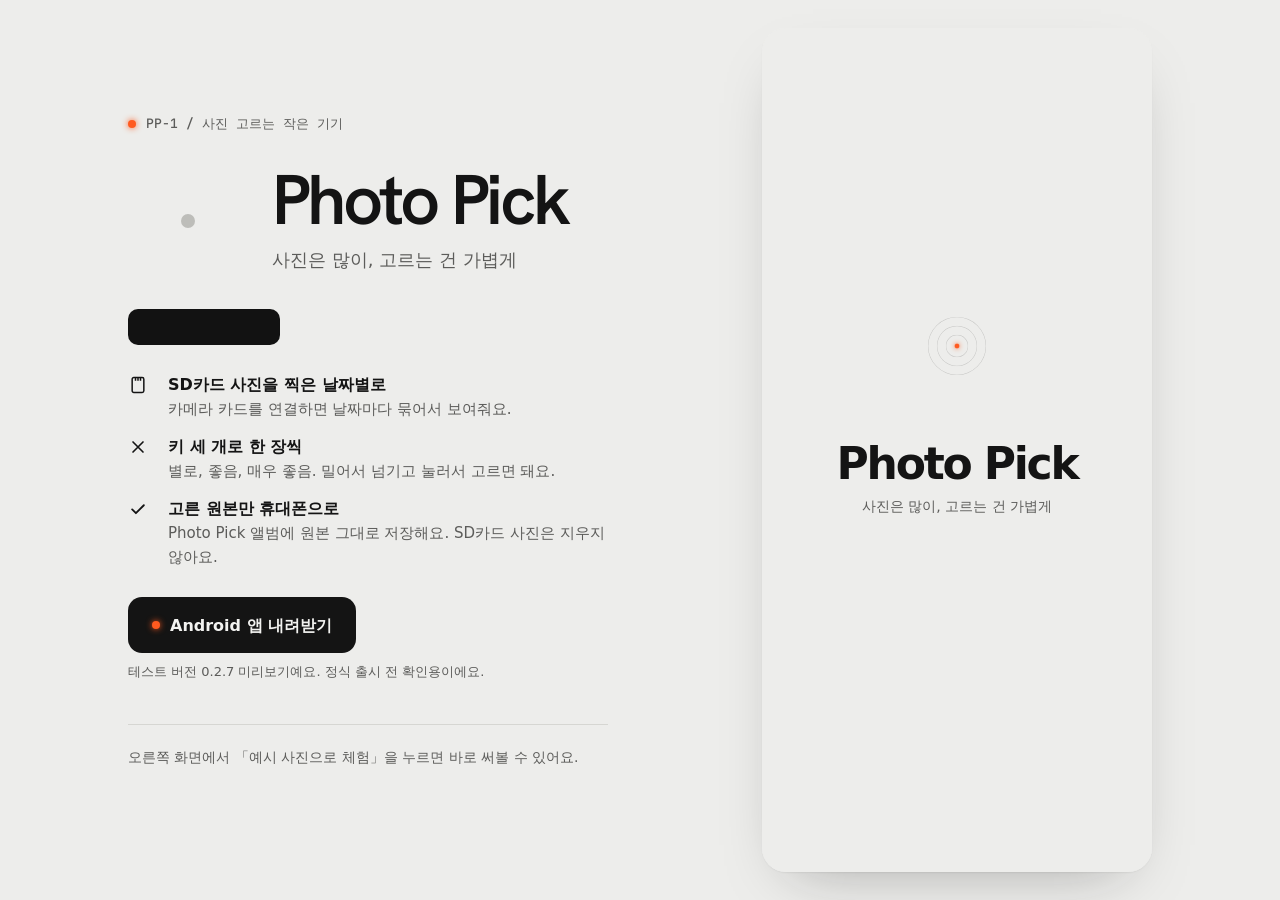
==== app/index.html @ 0ddbe348 "Photo Pick PP-1 0.3.0: PP-1 design, power-on opening, side-by-side app and tag-based APK release Co-" ====
<!doctype html>
<html lang="ko" class="pp1">
<head>
<meta charset="utf-8"><meta name="viewport" content="width=device-width,initial-scale=1,viewport-fit=cover"><base href="../">
<title>Photo Pick · 웹앱</title>
<style>
:root{--blue:#2461e8;--ink:#17253d;--muted:#8490a2;--line:#e8edf5;--wash:#f3f7ff}*{box-sizing:border-box}body{margin:0;background:#f4f6fa;color:var(--ink);font-family:Inter,"Pretendard","Noto Sans KR","Segoe UI",sans-serif}button{font:inherit;cursor:pointer;touch-action:manipulation}button:disabled{opacity:.42;cursor:default}.workspace{max-width:1100px;margin:48px auto;display:grid;grid-template-columns:1fr 410px;gap:72px;padding:0 32px}.eyebrow{font-size:11px;color:var(--blue);letter-spacing:2px;font-weight:700}.intro{padding-top:44px}h1{font-size:42px;letter-spacing:-2px;font-weight:600;line-height:1.35;margin:18px 0}p{line-height:1.8;color:#69768b;font-size:14px}.tabs{display:flex;gap:7px;margin:28px 0 24px}.tabs button{border:1px solid var(--line);background:white;border-radius:24px;padding:11px 18px;color:#69768b;font-size:13px}.tabs button.active{background:var(--ink);border-color:var(--ink);color:white}.concept{max-width:450px;min-height:130px}.concept h2{font-size:20px;font-weight:600;margin:0 0 8px}.flow{display:flex;gap:12px;align-items:center;margin-top:30px;font-size:12px;color:#8390a4}.flow b{color:var(--ink);font-weight:500}.steps{margin-top:36px;border-top:1px solid var(--line);padding-top:20px}.steps p{font-size:12px;margin:7px 0}.phone{width:390px;min-height:790px;background:white;border:1px solid #dfe5ef;border-radius:38px;box-shadow:0 22px 70px #293e6712;overflow:hidden;position:relative;padding:0 20px 18px}.status{height:39px;display:flex;justify-content:space-between;align-items:center;padding:0 8px;font-size:11px;font-weight:600}.status span:last-child{font-size:10px;letter-spacing:2px}.header{display:flex;justify-content:space-between;align-items:center;padding:14px 1px 18px}.wordmark{font-size:22px;letter-spacing:-1px;font-weight:600}.badge{font-size:10px;border-radius:20px;background:var(--wash);color:var(--blue);padding:7px 10px}.session{display:flex;justify-content:space-between;align-items:center;margin:0 0 13px;font-size:12px}.session span{color:var(--muted);font-size:11px}.progress{height:3px;background:#edf1f7;border-radius:3px;margin-bottom:18px;overflow:hidden}.progress i{display:block;background:var(--blue);height:100%;transition:width .3s}.card{height:455px;border-radius:22px;overflow:hidden;position:relative;background:#202830;user-select:none;touch-action:none}.card img{width:100%;height:100%;object-fit:contain;pointer-events:none}.card:after{content:"";position:absolute;inset:55% 0 0;background:linear-gradient(transparent,#0b142852);pointer-events:none}.photo-meta{position:absolute;top:16px;left:16px;color:white;font-size:10px;padding:6px 9px;border-radius:15px;background:#15273a3b;backdrop-filter:blur(8px)}.overlay{position:absolute;bottom:21px;left:0;right:0;z-index:2;display:flex;justify-content:center;gap:16px}.action{width:58px;height:58px;border:1px solid #ffffffa3;border-radius:50%;background:#ffffffee;color:#40536a;box-shadow:0 4px 18px #05111d16;display:flex;justify-content:center;align-items:center;font-size:25px}.action.primary{background:var(--blue);border-color:var(--blue);color:white;width:66px;height:66px;margin-top:-4px}.action svg{width:23px;height:23px;fill:none;stroke:currentColor;stroke-width:1.8;stroke-linecap:round;stroke-linejoin:round}.legend{display:flex;justify-content:center;gap:28px;font-size:10px;color:var(--muted);margin-top:13px}.toolbar{display:flex;justify-content:space-between;align-items:center;margin:23px 0 14px}.subtle{background:none;border:0;font-size:11px;color:#75849a;padding:7px 0}.counter{font-size:12px;color:var(--blue)}.cta{display:block;width:100%;background:var(--blue);color:white;border:0;border-radius:14px;padding:15px;font-weight:500;font-size:13px}.cta.secondary{background:var(--wash);color:var(--blue);margin-top:10px}.demo-note{font-size:9px;color:#99a3b2;text-align:center;margin:16px 0 0}.filmstrip{display:flex;gap:7px;padding:13px 0 0;overflow-x:auto}.thumb{height:53px;width:44px;flex-shrink:0;object-fit:cover;border-radius:6px;border:2px solid transparent;opacity:.55;cursor:pointer}.thumb.active{border-color:var(--blue);opacity:1}.grid{display:grid;grid-template-columns:repeat(3,1fr);gap:7px;max-height:490px;overflow:auto}.tile{position:relative;height:146px;border:0;border-radius:11px;overflow:hidden;padding:0;background:#bacde1}.tile img{width:100%;height:100%;object-fit:cover}.check{position:absolute;right:8px;top:8px;width:21px;height:21px;border:1.5px solid white;border-radius:50%;background:#23324933;color:white;font-size:12px;display:grid;place-items:center}.tile.selected .check{background:var(--blue);border-color:var(--blue)}.tile.selected{outline:2px solid var(--blue);outline-offset:-2px}.grid-help{font-size:11px;text-align:center;color:var(--muted);margin:12px 0}.screen-title{font-size:26px;font-weight:600;letter-spacing:-1px;margin:25px 0 8px}.screen-copy{font-size:12px;color:var(--muted);margin-bottom:24px}.summary-grid{display:grid;grid-template-columns:repeat(2,1fr);gap:8px;height:346px;overflow:auto;margin-bottom:22px}.summary-grid img{height:164px;width:100%;object-fit:cover;border-radius:12px}.empty{padding:70px 20px;text-align:center;color:#8390a4;background:var(--wash);border-radius:18px;margin-bottom:20px;font-size:13px}.transfer{height:460px;display:flex;flex-direction:column;justify-content:center;align-items:center}.ring{height:105px;width:105px;border-radius:50%;background:var(--wash);display:grid;place-items:center;color:var(--blue);font-size:28px;letter-spacing:-1px}.transfer h3{font-size:20px;font-weight:500}.transfer p{font-size:12px;text-align:center;margin:0}.share-preview{height:340px;position:relative;border-radius:20px;overflow:hidden;margin:25px 0}.share-preview img{width:100%;height:100%;object-fit:cover}.share-preview span{position:absolute;left:15px;bottom:15px;color:white;background:#15273a55;border-radius:15px;padding:7px 10px;font-size:10px}.toast{position:absolute;bottom:99px;left:24px;right:24px;background:#17253ded;border-radius:12px;color:white;padding:13px;text-align:center;font-size:11px;z-index:5}.modal{position:absolute;inset:0;background:#15233ade;z-index:4;padding:68px 20px 0;backdrop-filter:blur(6px)}.modal .card{height:530px}.close{position:absolute;right:25px;top:35px;border:0;background:white;border-radius:50%;width:30px;height:30px;color:var(--ink)}.done-card{display:grid;place-items:center;height:455px;background:var(--wash);border-radius:22px;text-align:center;padding:30px}.done-card h3{font-size:23px;font-weight:500}.done-card p{font-size:12px}.key{display:inline-block;border:1px solid #dce3ee;border-radius:5px;padding:1px 5px;font-size:10px;color:#8490a2}@media(max-width:790px){.workspace{display:flex;flex-direction:column;gap:20px;margin:20px auto;align-items:center;padding:0 15px}.intro{max-width:390px;padding:0}h1{font-size:27px;margin:12px 0}.concept{min-height:auto}.concept h2{font-size:17px}.concept p{font-size:12px}.tabs{margin:16px 0}.flow,.steps{display:none}.phone{width:min(390px,100%);border-radius:30px}.eyebrow{font-size:9px}}@media(prefers-reduced-motion:reduce){*{transition:none!important}}
.action-item{display:flex;flex-direction:column;align-items:center;gap:7px;justify-content:flex-end}.action-item span{color:white;font-size:10px;text-shadow:0 1px 5px #0008}.overlay{gap:20px}.action.good{background:#e9f1ff;color:#2461e8;border-color:#dae6ff}.action.best{background:#2461e8;color:white;border-color:#2461e8}.action.active{outline:2px solid white;outline-offset:4px}.action.primary{width:58px;height:58px;margin:0}.overlay{gap:18px}.grade-badge{position:absolute;top:8px;right:8px;border-radius:20px;padding:4px 7px;background:#fff;color:#516076;font-size:11px}.grade-badge.keep{background:#e5efff;color:#2461e8}.grade-badge.best{background:#2461e8;color:white}.film-item{position:relative;flex-shrink:0}.film-item .grade-badge{top:2px;right:2px;padding:1px 3px;font-size:9px}.summary-counts{display:flex;gap:5px;flex-wrap:wrap;margin-bottom:14px}.summary-counts span{padding:7px;border-radius:9px;background:#f3f6fa;font-size:10px}.filters{display:flex;gap:7px;margin:15px 0}.filters button{flex:1;border:1px solid #e0e7f2;background:white;color:#75849a;border-radius:10px;padding:10px 6px;font-size:11px}.filters button.active{border-color:#2461e8;background:#f3f7ff;color:#2461e8}.summary-grid{height:290px}.summary-grid .tile{height:140px}.clear-rating{display:block;margin:15px auto;color:white;background:none;border:0;font-size:12px}.grid-help{margin:10px 0}.rating-footer{font-size:10px;color:#8a95a6;margin-top:8px;text-align:center}.final-shell{display:flex;justify-content:center;padding:20px 12px 35px}.phone{width:420px;min-height:820px;padding:0 22px 18px}.subtle{font-size:12px;min-height:38px}.cta{font-size:15px;min-height:50px}.screen-copy{font-size:13px;line-height:1.65}.action-item span{font-size:12px}.photo-meta{font-size:12px}.session{font-size:14px}.session span{font-size:12px}.counter{font-size:13px}.grid-help{font-size:12px}.demo-note{font-size:10px;line-height:1.5}.summary-counts span{font-size:12px}.filters button{font-size:12px;min-height:46px}.mode-switch{display:flex;gap:5px;padding:4px;background:#f2f5fa;border-radius:12px;margin-bottom:15px}.mode-switch button{flex:1;padding:10px;background:none;color:#8590a2;border:0;border-radius:9px;font-size:13px}.mode-switch button.active{background:white;color:#2461e8;box-shadow:0 1px 5px #192f5420}.session-actions{display:flex;justify-content:space-between;margin:7px 0}.hero{height:265px;border-radius:22px;overflow:hidden;margin:24px 0;background:#e6eef8}.hero img{width:100%;height:100%;object-fit:cover}.start-title{font-size:28px;line-height:1.4;letter-spacing:-1px;margin:32px 0 12px}.folder-panel{border:1px solid #e2e9f4;border-radius:18px;padding:20px;margin:30px 0;background:#f8faff}.folder-panel b{display:block;font-size:17px;margin-bottom:8px}.folder-panel p{font-size:13px;margin:0}.small-note{font-size:12px;line-height:1.6;color:#8894a6}.album-filters{display:flex;gap:6px;flex-wrap:wrap;margin-bottom:14px}.album-filters button{padding:7px 10px;min-height:36px;font-size:11px;border:1px solid #e3e9f1;background:white;border-radius:18px;color:#7a879b}.album-filters button.active{background:#edf3ff;color:#2461e8;border-color:#acc5ff}@media(max-width:480px){.final-shell{padding:0}.phone{border:0;border-radius:0;box-shadow:none;width:100%;min-height:100vh;padding:0 18px 18px}.card{height:min(470px,58vh);min-height:350px}.modal{position:fixed;max-width:420px;margin:auto}.status{height:30px}}.hint{font-size:12px;color:#8794a8;text-align:center;line-height:1.7;margin:12px 0}.blue{color:#2461e8}.grade-badge.unrated{font-size:10px;background:#ffffffdc;color:#6d798b}.scan-grid{margin-bottom:25px;max-height:310px}.detail-top{display:flex;align-items:center;justify-content:space-between;color:white;margin-bottom:13px}.detail-top button{width:44px;height:44px;border:0;border-radius:50%;background:#ffffff24;color:white;font-size:22px}.detail-top span{font-size:14px}.modal{padding:38px 20px 0}.modal .card{height:530px}.sheet-backdrop{position:absolute;inset:0;background:#162b476b;display:flex;align-items:flex-end;z-index:10}.sheet{background:white;border-radius:25px 25px 0 0;padding:25px 22px 30px;width:100%;box-shadow:0 -10px 60px #13284a12}.sheet h3{font-size:22px;margin:0 0 15px}.sheet p{font-size:14px;line-height:1.65}.sheet .grid{max-height:370px;overflow:auto;margin:18px 0}.summary-counts span{font-size:13px}.album-filters button{font-size:12px}.subtle{font-size:14px}.hint{font-size:12px}.summary-grid{height:265px;grid-auto-rows:140px;align-content:start}.card{height:450px}.saved-sheet .tile{height:120px}@media(max-width:480px){.modal .card{height:min(530px,67vh)}.sheet-backdrop{position:fixed;max-width:420px;margin:auto}.card{height:min(455px,54vh)}}@media(prefers-reduced-motion:reduce){*{scroll-behavior:auto}}.album-filters button{font-size:14px}.summary-counts span{font-size:14px}.filters button{font-size:14px}.session span,.counter,.photo-meta{font-size:14px}.hint{font-size:14px}.mode-switch button{font-size:14px}.grid-help{font-size:14px}.small-note{font-size:14px}.scan-grid .tile{height:135px}.connect-guide{display:flex;gap:9px;align-items:center;font-size:13px;background:#f3f7ff;padding:22px 12px;border-radius:16px;margin:26px 0;color:#546c8b}.connect-guide b{color:#2461e8}.input-message{background:#f3f7ff;padding:14px;border-radius:12px;color:#2461e8;font-size:14px}.reading-layer{position:absolute;inset:0;background:#fffffff2;display:flex;flex-direction:column;align-items:center;justify-content:center;z-index:15}.reading-layer p{font-size:14px}.filename{font-size:11px;display:inline-block;max-width:260px;overflow:hidden;text-overflow:ellipsis;white-space:nowrap;opacity:.9}.image-error{position:absolute;top:45%;left:8px;right:8px;text-align:center;color:#49617c;font-size:12px;pointer-events:none}.session b{max-width:230px;overflow:hidden;text-overflow:ellipsis;white-space:nowrap}.small-note{line-height:1.8}
/* Reference-aligned visual layer. State and file reading remain unchanged. */
:root{--blue:#0064ff;--ink:#080f43;--muted:#707ba9;--wash:#edf4fd;--line:#e2ebf7}body{background:radial-gradient(ellipse at top,#fff 0,#f1f8fe 72%);font-family:"Pretendard","Noto Sans KR","Malgun Gothic","Segoe UI",sans-serif;color:var(--ink)}.final-shell{padding:28px 16px;min-height:100vh;align-items:flex-start}.phone{width:394px;min-height:702px;padding:0 17px 12px;border:0;border-radius:22px;box-shadow:0 4px 30px #8bbbde29;background:#fff;overflow:hidden}.header{height:79px;padding:17px 0 14px;display:grid;grid-template-columns:34px 1fr 34px;text-align:center;align-items:start}.header h1{font-size:21px;line-height:1.45;letter-spacing:-.8px;font-weight:750;margin:2px 0 0}.header p{font-size:14px;line-height:1.5;margin:2px 0 0;color:var(--muted)}.icon-button{background:transparent;border:0;color:var(--ink);width:34px;height:36px;display:grid;place-items:center;padding:4px}.icon-button svg{width:25px;height:25px;fill:none;stroke:currentColor;stroke-width:2;stroke-linecap:round;stroke-linejoin:round}.header #screen-menu svg{width:22px;fill:currentColor;stroke-width:1}.cta{display:flex;align-items:center;justify-content:center;gap:16px;border-radius:21px;min-height:56px;font-size:16px;font-weight:650;padding:12px 10px;background:var(--blue);color:#fff;border:0;letter-spacing:-.3px}.cta svg,.demo-link svg{width:26px;height:26px;fill:none;stroke:currentColor;stroke-width:2;stroke-linecap:round;stroke-linejoin:round}.cta.secondary{background:linear-gradient(120deg,#edf5fe,#eaf2fc);color:var(--blue)}.connection-art{height:231px;margin:0 -3px 8px;display:flex;align-items:center;justify-content:center}.connection-art img{width:100%;height:100%;object-fit:contain}.connection-steps{list-style:none;display:flex;flex-direction:column;gap:8px;padding:0;margin:0 0 20px}.connection-steps li{display:flex;gap:23px;align-items:center;background:linear-gradient(110deg,#eff6fe,#f3f7fd);border-radius:16px;padding:10px 16px;min-height:63px}.connection-steps li>span{width:36px;height:36px;flex-shrink:0;display:grid;place-items:center;border-radius:50%;background:var(--blue);box-shadow:inset 0 2px 6px #76b3ff99;color:#fff;font-size:20px}.connection-steps b{font-size:15px;letter-spacing:-.6px;white-space:nowrap}.connection-steps p{font-size:12px;line-height:1.5;color:var(--muted);margin:3px 0 0;letter-spacing:-.4px}.file-cta{min-height:50px!important;border:1px solid #dce8f7!important;color:#536494!important;font-size:15px!important;margin-top:8px!important}.demo-link{display:flex;align-items:center;justify-content:center;gap:3px;color:var(--muted);background:none;border:0;margin:10px auto 0;font-size:13px;padding:0;min-height:20px}.demo-link svg{width:15px;height:15px;stroke-width:1.7}.resume-panel{background:#f1f6ff;border-radius:12px;padding:10px 12px;margin:-9px 0 12px;font-size:12px;color:var(--muted)}.resume-panel small{display:block;margin-top:5px}.resume-panel button{display:flex;align-items:center;gap:5px;min-height:28px;padding:3px 0}.resume-panel svg{width:15px;height:15px;fill:none;stroke:currentColor;stroke-width:2}.folder-panel{display:flex;align-items:center;gap:22px;padding:14px 18px;background:linear-gradient(130deg,#edf7ff,#f2f7fc);border:0;border-radius:16px;margin:0 0 15px;min-height:73px}.folder-panel>svg{width:41px;height:41px;fill:#559eff;stroke:#448eff;stroke-width:1;flex-shrink:0}.folder-panel b{font-size:16px;line-height:1.5;margin:0 0 1px;overflow-wrap:anywhere}.folder-panel p{font-size:13px;color:var(--muted);line-height:1.5}.scan-grid{grid-template-columns:repeat(2,1fr);gap:7px;max-height:none;margin:0}.scan-grid .tile{height:160px;border-radius:9px}.scan-check{position:absolute;right:9px;top:9px;border-radius:50%;background:#fff;width:36px;height:36px;color:var(--blue);border:2px solid white;display:grid;place-items:center;box-shadow:0 2px 10px #0001}.scan-check svg{height:24px;width:24px;stroke:currentColor;stroke-width:2.8;fill:none}.scan-grid .tile:last-child .scan-check{background:var(--blue);color:#fff}.scan-progress{display:flex;align-items:center;gap:12px;margin:20px 3px 22px}.scan-progress .progress{height:12px;margin:0;flex:1;border-radius:10px;background:#edf3fd}.scan-progress .progress i{border-radius:10px}.scan-progress>span{font-size:15px;color:var(--muted)}.scan-caption{text-align:center;margin:0 0 19px}.scan-caption h2{font-size:19px;letter-spacing:-.5px;margin:0 0 3px;font-weight:750}.scan-caption strong{color:var(--blue);font-size:23px}.scan-caption p{font-size:13px;color:var(--muted);margin:0;line-height:1.7}.mode-switch{height:40px;padding:0;gap:0;border-radius:25px;background:#eaf2fd;margin:3px 0 13px;overflow:hidden}.mode-switch button{padding:7px;border-radius:25px;font-size:14px;font-weight:650;color:var(--ink)}.mode-switch button.active{background:var(--blue);color:white;box-shadow:none}.card{height:484px;min-height:0;border-radius:17px;background:#edf3f9}.demo-card img{object-fit:cover}.real-card img{object-fit:contain}.card:after{inset:62% 0 0;background:linear-gradient(transparent,#000b)}.photo-meta{background:#101b3780;top:10px;left:10px;max-width:90%;font-size:11px}.overlay{bottom:18px;gap:27px}.action{width:76px;height:76px;border:2px solid #ffffff26;background:#6b707ddd;color:white;box-shadow:0 3px 16px #0002}.action.good{background:#fff;color:var(--blue);border-color:#fff}.action.best{background:var(--blue);color:#fff;border-color:var(--blue)}.action svg{width:36px;height:36px;stroke-width:1.8}.action.best svg{fill:currentColor}.action-item{gap:6px}.action-item span{font-size:15px;font-weight:650;text-shadow:0 2px 4px #000;letter-spacing:-.6px}.results-cta{margin-top:14px!important;min-height:51px;font-size:16px}.results-cta svg{stroke-width:4;width:25px}.gesture-hint{font-size:11px;color:#7784aa;text-align:center;line-height:1.4;margin:8px 0 0}.summary-counts{display:block;border-radius:16px;background:linear-gradient(120deg,#eff5fd,#f5f8fc);padding:3px 13px;margin:5px 0 9px}.rating-row{display:flex;align-items:center;gap:15px;height:44px;border-bottom:1px solid #e3ebf6;font-size:15px}.rating-row:last-child{border:0}.rating-row b{font-weight:650;flex:1;letter-spacing:-.4px}.rating-row strong{font-size:19px;color:var(--blue);font-weight:650}.rating-row:nth-child(n+3) strong{color:var(--muted)}.summary-counts .rating-symbol{height:32px;width:32px;border-radius:50%;padding:5px;background:#fff;color:var(--blue);display:grid;place-items:center;flex-shrink:0}.rating-symbol svg{width:23px;height:23px;fill:none;stroke:currentColor;stroke-width:1.8;stroke-linecap:round;stroke-linejoin:round}.summary-counts .rating-symbol.best{background:var(--blue);color:#fff}.rating-symbol.best svg{fill:currentColor}.summary-counts .rating-symbol.skip{background:#737988;color:white}.summary-counts .rating-symbol.unrated{background:#a5abba;color:white}.rating-symbol i{width:19px;height:19px;border:2px solid white;border-radius:50%}.continue-cta{min-height:47px;border-radius:17px;font-size:15px;gap:12px;margin:0 0 14px!important}.continue-cta svg:first-child{width:22px;stroke-width:3.5}.continue-cta svg:last-child{width:16px}.filters{gap:0;background:#edf4fd;border-radius:18px;overflow:hidden;margin:0 0 12px}.filters button{font-size:12px;min-height:40px;border:0;background:none;color:var(--ink);border-radius:18px;white-space:nowrap;font-weight:650;padding:7px 3px}.filters button.active{background:var(--blue);color:#fff}.summary-grid{grid-template-columns:repeat(4,minmax(0,1fr));gap:5px;height:184px;grid-auto-rows:89px;max-height:184px;margin:0 0 18px;overflow:auto}.summary-grid .tile{height:89px;border-radius:8px}.summary-grid img{height:100%;border-radius:0}.grade-badge{top:5px;right:5px;width:27px;height:27px;display:grid;place-items:center;border:1.5px solid #fff;padding:0;font-size:19px;box-shadow:0 2px 7px #183a5520}.grade-badge svg{width:20px;height:20px;fill:none;stroke:currentColor;stroke-width:1.8;stroke-linecap:round;stroke-linejoin:round}.grade-badge.best svg{fill:currentColor}.grade-badge.unrated{font-size:8px;width:35px}.grade-badge.keep{background:#fff;color:var(--blue);font-size:16px}.hint{font-size:13px;margin:15px 0 0;color:var(--muted);line-height:1.6}.summary-empty{height:184px;display:grid;place-content:center;margin:0 0 18px;padding:25px 15px;font-size:13px}.album-filters{gap:5px;margin:0 0 12px}.album-filters button{font-size:11px;min-height:32px;padding:5px 8px}.album-filters button.active{background:var(--blue);color:#fff;border-color:var(--blue)}.album-grid{height:440px;max-height:440px;align-content:start;grid-template-columns:repeat(3,1fr);gap:6px}.album-grid .tile{height:142px;border-radius:9px}.sheet{color:var(--ink)}.sheet .cta{margin-top:8px}.modal .card{height:min(530px,69vh)}.done-card{height:484px}.reading-layer .ring{background:var(--wash)}button:focus-visible{outline:3px solid #7cb7ff;outline-offset:3px}.input-message{font-size:12px;margin:12px 0 0}.photo-meta .filename{font-size:11px;max-width:260px}
@media(max-width:480px){.final-shell{padding:0;background:white}.phone{width:100%;max-width:420px;min-height:100dvh;border-radius:0;padding:0 17px 14px;box-shadow:none}.header{height:79px}.card{height:clamp(370px,62vh,570px)}.connection-art{height:clamp(180px,29vh,265px)}.scan-grid .tile{height:clamp(140px,21vh,180px)}.summary-grid{height:184px}.overlay{gap:clamp(17px,6vw,30px)}.action{width:clamp(66px,19vw,80px);height:clamp(66px,19vw,80px)}.connection-steps li{gap:18px}.connection-steps b{font-size:14px}.connection-steps p{font-size:11px}.modal,.sheet-backdrop{max-width:420px}.scan-caption{margin-bottom:18px}}

/* Persona review: visual clarity and touch targets; rating logic unchanged. */
:root{--muted:#59678f}
.header{grid-template-columns:44px minmax(0,1fr) 44px}
.icon-button{width:44px;height:44px}
.header[data-screen="pick"]{grid-template-columns:78px minmax(0,1fr) 78px}
.header[data-screen="pick"] #screen-back{display:flex;align-items:center;justify-content:flex-start;gap:2px;width:78px;font-size:12px;white-space:nowrap}
.header[data-screen="pick"] #screen-back svg{width:21px;height:21px;flex-shrink:0}
.header #screen-menu{justify-self:end}
.demo-link{min-height:44px}
.mode-switch{height:44px}
.mode-switch button,.filters button,.album-filters button{min-height:44px}
.filters button,.album-filters button{font-size:13px}
.connection-steps p{font-size:12px;color:var(--muted)}
.gesture-hint{font-size:12px;color:var(--muted)}
.original-note{font-size:12px;color:var(--muted);text-align:center;margin:3px 0 0;line-height:1.5}
.cta.secondary{color:#0057df}
.file-cta{color:#4e5e87!important}
@media(max-width:480px){.connection-steps p{font-size:12px}.connection-steps b{white-space:normal}}
@media(max-width:480px) and (max-height:700px){.card{height:clamp(290px,calc(100dvh - 254px),440px);min-height:0}.modal .card{height:clamp(280px,calc(100dvh - 180px),440px);min-height:0}}
</style>
<link rel="stylesheet" href="assets/premium.css?v=web-0.2.7">
<link rel="stylesheet" href="assets/native-app.css?v=web-0.2.7">
<link rel="stylesheet" href="assets/ui-polish.css?v=web-0.2.7">
<link rel="stylesheet" href="assets/quiet-glass.css?v=web-0.2.7">
<link rel="stylesheet" href="assets/web-app.css?v=web-0.2.7"><link rel="stylesheet" href="assets/design-preview.css">
<link rel="stylesheet" href="assets/pp1/fonts.css"><link rel="stylesheet" href="assets/pp1/tokens.css"><link rel="stylesheet" href="assets/pp1/components.css"><link rel="stylesheet" href="assets/pp1/app-skin.css"><link rel="stylesheet" href="assets/pp1/opening.css"><link rel="stylesheet" href="assets/pp1/desktop.css"><meta name="color-scheme" content="light"></head>
<body class="pp-screen">
<main class="final-shell"><aside class="pp-intro" aria-label="Photo Pick 소개">
<div class="pp-intro__top"><span class="pp-led"></span>PP-1 / 사진 고르는 작은 기기</div>
<div class="pp-intro__mark"><div class="pp-intro__lens" aria-hidden="true"><i></i><i></i><i></i><b></b></div><div><h1>Photo Pick</h1><p class="pp-intro__tag">사진은 많이, 고르는 건 가볍게</p></div></div>
<div class="pp-intro__type" aria-hidden="true"><span>PP-1 READY</span></div>
<ul>
<li><svg viewBox="0 0 24 24" aria-hidden="true"><rect x="5" y="3" width="14" height="18" rx="2" fill="none" stroke="#141414" stroke-width="1.8"/><path d="M9 3v4M12 3v4M15 3v4" stroke="#141414" stroke-width="1.8"/></svg><div><b>SD카드 사진을 찍은 날짜별로</b><span>카메라 카드를 연결하면 날짜마다 묶어서 보여줘요.</span></div></li>
<li><svg viewBox="0 0 24 24" aria-hidden="true"><path d="M6 6l12 12M18 6L6 18" stroke="#141414" stroke-width="2" stroke-linecap="round"/></svg><div><b>키 세 개로 한 장씩</b><span>별로, 좋음, 매우 좋음. 밀어서 넘기고 눌러서 고르면 돼요.</span></div></li>
<li><svg viewBox="0 0 24 24" aria-hidden="true"><path d="M5 12.5l4.5 4.5L19 7.5" fill="none" stroke="#141414" stroke-width="2.2" stroke-linecap="round" stroke-linejoin="round"/></svg><div><b>고른 원본만 휴대폰으로</b><span>Photo Pick 앨범에 원본 그대로 저장해요. SD카드 사진은 지우지 않아요.</span></div></li>
</ul>
<div class="pp-intro__cta"><a class="pp-btn" href="https://github.com/racheu107/photo-pick-pp1/releases/latest" target="_blank" rel="noopener"><span class="pp-led"></span>Android 앱 내려받기</a><small>테스트 버전 0.2.7 미리보기예요. 정식 출시 전 확인용이에요.</small></div>
<p class="pp-intro__hint">오른쪽 화면에서 「예시 사진으로 체험」을 누르면 바로 써볼 수 있어요.</p>
</aside><section class="phone" aria-label="Photo Pick 최종 프로토타입"><div class="brand-strip"><span>PHOTO<span class="brand-accent">PICK</span></span><span class="brand-caption">YOUR CAMERA LIBRARY</span></div><header class="header" id="screen-header"></header><div id="app"></div><div id="layer"></div><input id="directory-input" type="file" webkitdirectory multiple accept=".jpg,.jpeg,image/jpeg" hidden><input id="files-input" type="file" multiple accept=".jpg,.jpeg,image/jpeg" hidden></section></main>
<script src="assets/asset-manifest.js?v=feed-20261013"></script><script src="assets/pp1/opening.js"></script>
<script>
const demoPhotos = [
 ['feed-01-window-portrait.png','창가의 오후'],
 ['feed-02-cafe-table.png','커피와 크루아상'],
 ['feed-03-street-portrait.png','골목 산책'],
 ['feed-04-cafe-interior.png','동네 카페'],
 ['feed-05-mirror-outfit.png','오늘의 옷차림'],
 ['feed-06-dessert.png','딸기 케이크'],
 ['feed-07-park-portrait.png','공원의 휴식'],
 ['feed-08-flower-detail.png','꽃과 커피'],
 ['feed-09-book-cafe-portrait.png','책 읽는 시간'],
 ['feed-10-rainy-window.png','비 오는 저녁']
].map(([file,label],i)=>({id:i,label,url:window.PHOTO_PICK_ASSETS?.photos?.[i] || `assets/${file}`}));
let sourcePhotos=demoPhotos;
const KEY='photopick.web.v1',SESSION='demo-instagram-v1';
const labels={skip:'별로',keep:'좋음',best:'매우 좋음'},symbols={skip:'×',keep:'✓',best:'★'};
const icons={skip:'<path d="m7 7 10 10M17 7 7 17"/>',keep:'<path d="M7 10v10H3V10zm0 0 5-7c2 0 2 2 1 5h5c2 0 2 2 1 4l-2 8H7"/>',best:'<path d="m12 3 2.8 5.7 6.2.9-4.5 4.4 1.1 6.2-5.6-3-5.6 3 1.1-6.2L3 9.6l6.2-.9z"/>'};
const fresh=()=>({version:2,session:SESSION,dataset:'demo',descriptors:demoPhotos.map(p=>({path:p.label,name:p.label,size:0,mtime:0})),folderName:'카페와 일상 기록',screen:'home',mode:'card',index:0,ratings:{},history:[],scope:'best',albumFilter:'all',hintSeen:false,imported:[],progress:0});
let state=fresh(),saved=null,storageOK=true,modalId=null,transferTimer=null,scanTimer=null,homeMessage='';
const app=document.querySelector('#app'),layer=document.querySelector('#layer');
const esc=v=>String(v).replace(/[&<>"']/g,c=>({'&':'&amp;','<':'&lt;','>':'&gt;','"':'&quot;',"'":'&#39;'}[c]));
function total(){return state.descriptors.length;}
function validRatings(r,n){return r&&typeof r==='object'&&!Array.isArray(r)&&Object.entries(r).every(([id,v])=>/^(0|[1-9]\d*)$/.test(id)&&Number(id)<n&&['skip','keep','best'].includes(v));}
function validSnapshot(s,n){return s&&Number.isInteger(s.index)&&s.index>=0&&s.index<=n&&validRatings(s.ratings,n);}
function validDescriptors(d){return Array.isArray(d)&&d.length>0&&d.every(x=>x&&typeof x.path==='string'&&typeof x.name==='string'&&Number.isSafeInteger(x.size)&&x.size>=0&&Number.isFinite(x.mtime));}
try{const raw=localStorage.getItem(KEY);if(raw){let data;try{data=JSON.parse(raw);}catch(e){data=null;}if(data&&data.version===1&&data.session===SESSION)data={...fresh(),...data,version:2};if(data&&data.version===2&&['demo','real'].includes(data.dataset)&&(data.dataset==='demo'?data.session===SESSION:data.session==='sd-jpeg-v1')&&validDescriptors(data.descriptors)&&typeof data.folderName==='string'&&(data.dataset!=='demo'||JSON.stringify(data.descriptors)===JSON.stringify(fresh().descriptors))&&validSnapshot(data,data.descriptors.length)&&['card','grid'].includes(data.mode)&&['best','combined'].includes(data.scope)&&['all','unrated','skip','keep','best'].includes(data.albumFilter)&&Array.isArray(data.history)&&data.history.every(x=>validSnapshot(x,data.descriptors.length))){saved={...fresh(),...data,screen:'home',imported:[],progress:0};state={...saved};if(state.dataset==='real')sourcePhotos=[];}}}catch(e){storageOK=false;}
function persist(){const data={version:2,session:state.session,dataset:state.dataset,descriptors:state.descriptors,folderName:state.folderName,index:state.index,ratings:{...state.ratings},history:state.history.slice(-40),mode:state.mode,scope:state.scope,albumFilter:state.albumFilter,hintSeen:state.hintSeen};saved={...fresh(),...data};try{localStorage.setItem(KEY,JSON.stringify(data));storageOK=true;}catch(e){storageOK=false;}}
function revokePhotos(){sourcePhotos.forEach(p=>{if(p.url.startsWith('blob:'))URL.revokeObjectURL(p.url);});}
function photoError(img){img.style.opacity='0';const box=img.parentElement;box.style.background='#d8e5f1';if(!box.querySelector('.image-error')){const note=document.createElement('span');note.className='image-error';note.textContent='이미지를 표시할 수 없어요';box.appendChild(note);}}
function icon(v){return `<svg viewBox="0 0 24 24" aria-hidden="true">${icons[v]}</svg>`;}
function img(p,extra='',full=false){return `<img src="${full?p.url:p.thumbUrl||p.url}" alt="${esc(p.label)}" loading="${full?'eager':'lazy'}" decoding="async" ${extra} onerror="photoError(this)">`;}
function counts(){const c={skip:0,keep:0,best:0,unrated:0};state.descriptors.forEach((p,id)=>c[state.ratings[id]||'unrated']++);return c;}
function selected(){return sourcePhotos.filter(p=>state.ratings[p.id]==='best'||(state.scope==='combined'&&state.ratings[p.id]==='keep'));}
function firstUnrated(){const id=state.descriptors.findIndex((p,id)=>!state.ratings[id]);return id<0?total():id;}
function badge(p){const grade=state.ratings[p.id];return `<span class="grade-badge ${grade||'unrated'}">${grade?icon(grade):'미평가'}</span>`;}
function tile(p){return `<button class="tile" data-photo="${p.id}" aria-label="${esc(p.label)} · ${labels[state.ratings[p.id]]||'미평가'} · 평가하기">${img(p)}${badge(p)}</button>`;}
function actions(p){return `<div class="overlay">${['skip','keep','best'].map(v=>`<div class="action-item"><button class="action ${v==='keep'?'good':v==='best'?'best':''} ${state.ratings[p.id]===v?'active':''}" data-rate="${v}" aria-label="${labels[v]}" aria-pressed="${state.ratings[p.id]===v}">${icon(v)}</button><span>${labels[v]}</span></div>`).join('')}</div>`;}
function uiIcon(name){const paths={back:'<path d="m9 4-6 6 6 6M3 10h11a7 7 0 0 1 0 14"/>',menu:'<circle cx="12" cy="5" r="1"/><circle cx="12" cy="12" r="1"/><circle cx="12" cy="19" r="1"/>',folder:'<path d="M3 7V4h7l3 3h8v14H3z"/>',file:'<path d="M6 3h8l4 4v14H6zM14 3v5h4M9 12h6M9 16h6"/>',stats:'<path d="M5 13v8M12 5v16M19 9v12"/>',download:'<path d="M12 3v13m-6-6 6 6 6-6M3 16v5h18v-5"/>',play:'<path d="m8 4 13 8-13 8z"/>',right:'<path d="m9 5 7 7-7 7"/>',check:'<path d="m5 12 5 5 9-10"/>'};return `<svg viewBox="0 0 26 26" aria-hidden="true">${paths[name]||''}</svg>`;}
function card(p){return `<div class="card ${state.dataset==='demo'?'demo-card':'real-card'}" id="photo-card">${img(p)}${state.dataset==='real'?`<div class="photo-meta"><span class="filename">${esc(p.label)}</span></div>`:''}${actions(p)}</div>`;}
function header(){const c=counts(),titles={home:'SD카드 연결',scan:'사진 읽기',pick:'사진 평가',summary:'평가 결과',transfer:'사진 저장',ready:'저장 체험 완료'};document.querySelector('#screen-header').dataset.screen=state.screen;document.querySelector('#screen-header').innerHTML=`<button class="icon-button" id="screen-back" aria-label="${state.screen==='pick'?'이전 평가 되돌리기':'이전 화면'}">${uiIcon('back')}${state.screen==='pick'?'<span>되돌리기</span>':''}</button><div><h1>${titles[state.screen]}</h1>${state.screen==='pick'?`<p>${Math.min(state.index+1,total())} / ${total()}</p>`:state.screen==='summary'?`<p>${total()-c.unrated} / ${total()}장 평가 완료</p>`:''}</div><button class="icon-button" id="screen-menu" aria-label="메뉴">${uiIcon('menu')}</button>`;}
function render(){layer.innerHTML='';modalId=null;document.querySelector('.phone').dataset.screen=state.screen;header();const screens={home:home,scan:scan,pick:pick,summary:summary,transfer:transfer,ready:ready};screens[state.screen]();bind();}
function home(){const c=counts(),hasSession=!!saved,needsFiles=hasSession&&state.dataset==='real'&&!sourcePhotos.length;app.innerHTML=`<div class="connection-art"><img src="${window.PHOTO_PICK_ASSETS?.connection||'assets/connection-guide.png'}" alt="SD카드를 USB-C 카드 리더기에 넣고 휴대폰에 연결하는 순서"></div><ol class="connection-steps"><li><span>1</span><div><b>리더기에 SD카드를 넣으세요</b><p>SD카드를 카드 리더기에 넣어주세요.</p></div></li><li><span>2</span><div><b>기기에 리더기를 연결하세요</b><p>리더기의 USB-C를 기기에 연결하세요.</p></div></li><li><span>3</span><div><b>사진 폴더를 선택하세요</b><p>열고 싶은 SD카드의 사진 폴더를 선택하세요.</p></div></li></ol>${hasSession?`<div class="resume-panel"><span>${esc(state.folderName)} · ${total()-c.unrated} / ${total()}장 평가</span>${needsFiles?'<small>같은 폴더를 다시 선택하면 이어서 평가해요.</small>':`<button class="subtle blue" id="resume">이어서 평가 ${uiIcon('right')}</button>`}</div>`:''}<button class="cta" id="folder">${uiIcon('folder')}${needsFiles?'SD카드 폴더 다시 선택':'SD카드 폴더 선택'}</button><button class="cta secondary file-cta" id="files">${uiIcon('file')}사진 파일 선택</button><button class="demo-link" id="demo">예시 사진으로 체험 ${uiIcon('right')}</button>${homeMessage?`<p class="input-message" role="status">${esc(homeMessage)}</p>`:''}${storageOK?'':'<p class="small-note">이 브라우저에서는 이어하기 저장을 사용할 수 없어요.</p>'}`;}
function scan(){app.innerHTML=`<div class="folder-panel">${uiIcon('folder')}<div><b>${state.dataset==='demo'?'DCIM / 100_FUJI':esc(state.folderName)}</b><p>${state.dataset==='demo'?'SD카드 > DCIM > 100_FUJI':'SD카드 > '+esc(state.folderName)}</p></div></div><div class="grid scan-grid">${sourcePhotos.slice(0,4).map(p=>`<div class="tile">${img(p)}<span class="scan-check">${uiIcon('check')}</span></div>`).join('')}</div><div class="scan-progress"><div class="progress"><i style="width:${state.progress}%"></i></div><span>${state.progress===100?total():Math.floor(total()*state.progress/100)} / ${total()}</span></div><div class="scan-caption"><h2>JPEG <strong>${total()}장</strong>을 찾았어요</h2><p>사진은 아직 휴대폰에 저장되지 않았어요.</p></div><button class="cta" id="begin" ${state.progress<100?'disabled':''}>${uiIcon('stats')}평가 시작</button>`;}
function albumPhotos(){return sourcePhotos.filter(p=>state.albumFilter==='all'||(state.albumFilter==='unrated'?!state.ratings[p.id]:state.ratings[p.id]===state.albumFilter));}
function pick(){const c=counts(),shown=albumPhotos();app.innerHTML=`<nav class="mode-switch" aria-label="사진 보기"><button data-mode="card" class="${state.mode==='card'?'active':''}" aria-pressed="${state.mode==='card'}">한 장씩</button><button data-mode="grid" class="${state.mode==='grid'?'active':''}" aria-pressed="${state.mode==='grid'}">앨범</button></nav>${state.mode==='card'?(state.index<total()?card(sourcePhotos[state.index]):'<div class="done-card"><div><h3>모든 사진을 평가했어요</h3><button class="subtle" id="review">처음부터 다시 보기</button></div></div>'):`<div class="album-filters" aria-label="평가 필터">${[['all','전체',total()],['unrated','미평가',c.unrated],['best','매우 좋음',c.best],['keep','좋음',c.keep],['skip','별로',c.skip]].map(([v,label,n])=>`<button data-albumfilter="${v}" class="${state.albumFilter===v?'active':''}" aria-pressed="${state.albumFilter===v}">${label} ${n}</button>`).join('')}</div>${shown.length?`<div class="grid album-grid">${shown.map(tile).join('')}</div>`:'<div class="empty">이 등급의 사진이 없어요.</div>'}`}<button class="cta secondary results-cta" id="summary">${uiIcon('stats')}평가 결과 확인</button><p class="gesture-hint">${state.mode==='grid'?'사진을 눌러 평가 수정':'← 별로　·　→ 좋음　·　↑ 매우 좋음'}</p><p class="original-note">평가해도 원본 사진은 그대로예요.</p>`;}
function summary(){const c=counts(),photos=selected();app.innerHTML=`<div class="summary-counts">${[['best','매우 좋음'],['keep','좋음'],['skip','별로'],['unrated','미평가']].map(([v,label])=>`<div class="rating-row"><span class="rating-symbol ${v}">${v==='unrated'?'<i></i>':icon(v)}</span><b>${label}</b><strong>${c[v]}장</strong></div>`).join('')}</div>${c.unrated?`<button class="cta secondary continue-cta" id="unrated">${uiIcon('play')}미평가 ${c.unrated}장 이어서 평가 ${uiIcon('right')}</button>`:''}<div class="filters" aria-label="저장할 등급"><button data-scope="best" class="${state.scope==='best'?'active':''}" aria-pressed="${state.scope==='best'}">매우 좋음만 ${c.best}장</button><button data-scope="combined" class="${state.scope==='combined'?'active':''}" aria-pressed="${state.scope==='combined'}">좋음까지 포함 ${c.keep+c.best}장</button></div>${photos.length?`<div class="summary-grid">${photos.map(tile).join('')}</div>`:'<div class="empty summary-empty">아직 고른 사진이 없어요.<br>사진을 평가하거나 저장할 등급을 바꿔주세요.</div>'}<button class="cta" id="import" ${photos.length?'':'disabled'}>${uiIcon('download')}${photos.length}장 저장 진행 체험</button><p class="hint">사진 저장은 아직 체험 기능입니다.</p><button class="demo-link" id="all">전체 평가 보기 ${uiIcon('right')}</button>`;}
function transfer(){const total=state.imported.length,completed=Math.floor(state.progress/100*total);app.innerHTML=`<div class="transfer"><div class="ring" id="percent">${state.progress}%</div><h3>저장 체험 진행 중</h3><p id="transfer-count">${completed} / ${total}장</p><p>실제 파일 복사는 실행되지 않아요.</p></div><div class="progress"><i id="transfer-bar" style="width:${state.progress}%"></i></div><button class="cta secondary" id="cancel">취소하고 결과로 돌아가기</button>`;}
function ready(){app.innerHTML=`<h2 class="screen-title">저장 체험 완료</h2><p class="screen-copy">${state.imported.length}장의 저장 과정을 체험했어요.</p><div class="share-preview">${img(state.imported[0]||sourcePhotos[0])}<span>${state.imported.length}장</span></div><button class="cta" id="saved-photos">선택한 사진 보기</button><p class="hint">실제 파일은 아직 저장되지 않았어요.</p><button class="subtle" id="back">다시 평가</button>`;}
function startFolder(){confirmCandidate({dataset:'demo',photos:demoPhotos,descriptors:fresh().descriptors,folderName:'카페와 일상 기록'});}
function confirmFolder(){document.querySelector('#directory-input').value='';document.querySelector('#directory-input').click();}
async function readSelection(files){if(!files.length)return;const originalScreen=state.screen;layer.innerHTML='<div class="reading-layer" role="status"><div class="ring" id="read-progress">0%</div><p>선택한 파일을 확인하는 중</p></div>';const jpeg=[];for(let i=0;i<files.length;i++){const f=files[i];if(/\.jpe?g$/i.test(f.name))jpeg.push(f);if(i%100===0||i===files.length-1){document.querySelector('#read-progress').textContent=Math.round((i+1)/files.length*100)+'%';await new Promise(resolve=>setTimeout(resolve,0));}}layer.innerHTML='';if(!jpeg.length){homeMessage='JPEG 사진이 없어요. JPG 또는 JPEG가 있는 폴더를 선택해 주세요.';if(originalScreen==='home')render();return;}jpeg.sort((a,b)=>a.lastModified-b.lastModified||(a.webkitRelativePath||a.name).localeCompare(b.webkitRelativePath||b.name));const descriptors=jpeg.map(f=>({path:f.webkitRelativePath||f.name,name:f.name,size:f.size,mtime:f.lastModified}));const relative=jpeg[0].webkitRelativePath;const folderName=relative?relative.split('/')[0]:'선택한 사진';confirmCandidate({dataset:'real',files:jpeg,descriptors,folderName});}
function confirmCandidate(candidate){const same=saved&&saved.dataset===candidate.dataset&&JSON.stringify(saved.descriptors)===JSON.stringify(candidate.descriptors);if(!saved||same){activateCandidate(candidate,same);return;}layer.innerHTML=`<div class="sheet-backdrop"><section class="sheet" role="dialog" aria-modal="true" aria-labelledby="restart-title"><h3 id="restart-title">다른 사진으로 시작할까요?</h3><p>기존 평가를 지우고<br>${esc(candidate.folderName)}의 사진 ${candidate.descriptors.length}장을 불러와요.</p><p>원본 사진은 변경하지 않아요.</p><button class="cta" id="confirm-new">새로 시작</button><button class="cta secondary" id="close-sheet">취소</button></section></div>`;layer.querySelector('#confirm-new').onclick=()=>activateCandidate(candidate,false);layer.querySelector('#close-sheet').onclick=()=>layer.innerHTML='';}
function activateCandidate(candidate,same){clearInterval(scanTimer);clearInterval(transferTimer);revokePhotos();sourcePhotos=candidate.dataset==='real'?candidate.files.map((f,id)=>({id,label:f.name,mtime:f.lastModified,url:URL.createObjectURL(f)})):demoPhotos;state=same?{...fresh(),...saved,screen:'scan',imported:[],progress:100}:{...fresh(),dataset:candidate.dataset,descriptors:candidate.descriptors,folderName:candidate.folderName,session:candidate.dataset==='real'?'sd-jpeg-v1':SESSION,screen:'scan',progress:100};homeMessage='';persist();render();}
function resume(){if(state.dataset==='real'&&!sourcePhotos.length){confirmFolder();return;}state={...fresh(),...saved,screen:'pick',imported:[],progress:0};state.index=firstUnrated();if(state.index===total())state.screen='summary';render();}
function update(id,value,advance=false){state.history.push({index:state.index,ratings:{...state.ratings}});if(value)state.ratings[id]=value;else delete state.ratings[id];state.hintSeen=true;if(advance){const next=sourcePhotos.find(p=>p.id>id&&!state.ratings[p.id]);state.index=next?next.id:firstUnrated();if(state.index===total())state.screen='summary';}persist();render();}
function rate(value){if(modalId!==null){update(modalId,value);return;}if(state.screen==='pick'&&state.mode==='card'&&state.index<total())update(state.index,value,true);}
function undo(){const previous=state.history.pop();if(!previous)return;state.index=previous.index;state.ratings=previous.ratings;persist();render();}
function openPhoto(id){modalId=id;layer.innerHTML=`<div class="modal" role="dialog" aria-modal="true" aria-label="사진 평가"><div class="detail-top"><button id="previous" ${id===0?'disabled':''} aria-label="이전 사진">←</button><span>${id+1} / ${total()}</span><button id="next" ${id===total()-1?'disabled':''} aria-label="다음 사진">→</button><button id="close-detail" aria-label="닫기">×</button></div>${card(sourcePhotos[id])}<button class="clear-rating" id="clear-rating" ${state.ratings[id]?'':'disabled'}>평가 취소</button></div>`;layer.querySelector('#close-detail').onclick=()=>{layer.innerHTML='';modalId=null;};layer.querySelector('#previous').onclick=()=>openPhoto(id-1);layer.querySelector('#next').onclick=()=>openPhoto(id+1);layer.querySelector('#clear-rating').onclick=()=>update(id,null);layer.querySelectorAll('[data-rate]').forEach(b=>b.onclick=()=>rate(b.dataset.rate));bindSwipe(layer.querySelector('.card'));}
function bindSwipe(el){if(!el)return;let start=null;el.onpointerdown=e=>{if(e.target.closest('button'))return;start={x:e.clientX,y:e.clientY};el.setPointerCapture?.(e.pointerId);};el.onpointercancel=()=>start=null;el.onpointerup=e=>{if(!start)return;const dx=e.clientX-start.x,dy=e.clientY-start.y;start=null;if(Math.abs(dx)>Math.abs(dy)&&Math.abs(dx)>55)rate(dx>0?'keep':'skip');else if(dy < -55&&Math.abs(dy)>Math.abs(dx))rate('best');};}
function startImport(){state.imported=selected().map(p=>({...p}));if(!state.imported.length)return;state.progress=0;state.screen='transfer';render();clearInterval(transferTimer);transferTimer=setInterval(()=>{state.progress=Math.min(100,state.progress+10);if(state.progress===100){clearInterval(transferTimer);state.screen='ready';render();}else{document.querySelector('#percent').textContent=state.progress+'%';document.querySelector('#transfer-bar').style.width=state.progress+'%';document.querySelector('#transfer-count').textContent=`${Math.floor(state.progress/100*state.imported.length)} / ${state.imported.length}장`;}},180);}
function savedAlbum(){layer.innerHTML=`<div class="sheet-backdrop"><section class="sheet saved-sheet" role="dialog" aria-modal="true" aria-label="저장 사진 체험"><h3>가져온 사진 ${state.imported.length}장</h3><p>저장 결과를 보여주는 예시예요.<br>실제 휴대폰 앨범에는 저장되지 않았어요.</p><div class="grid">${state.imported.map(p=>`<div class="tile">${img(p)}</div>`).join('')}</div><button class="cta secondary" id="close-sheet">닫기</button></section></div>`;layer.querySelector('#close-sheet').onclick=()=>layer.innerHTML='';}
function menuSheet(){layer.innerHTML=`<div class="sheet-backdrop"><section class="sheet" role="dialog" aria-modal="true" aria-label="메뉴"><h3>Photo Pick</h3><p>평가는 자동으로 저장돼요.<br>별로로 평가해도 원본은 삭제되지 않아요.</p>${['pick','summary'].includes(state.screen)?`<button class="cta secondary" id="menu-undo" ${state.history.length?'':'disabled'}>마지막 평가 되돌리기</button><button class="cta secondary" id="menu-all">전체 평가 보기</button>`:''}<button class="cta secondary" id="menu-home">연결 화면으로</button><button class="cta secondary" id="close-sheet">닫기</button></section></div>`;layer.querySelector('#close-sheet').onclick=()=>layer.innerHTML='';layer.querySelector('#menu-home').onclick=()=>{clearInterval(transferTimer);state.screen='home';render();};const u=layer.querySelector('#menu-undo');if(u)u.onclick=undo;const a=layer.querySelector('#menu-all');if(a)a.onclick=()=>{state.screen='pick';state.mode='grid';state.albumFilter='all';persist();render();};}
function goBack(){if(state.screen==='pick'){if(state.history.length)undo();else{state.screen='scan';state.progress=100;render();}}else if(['summary','ready'].includes(state.screen)){state.screen='pick';render();}else if(state.screen==='transfer'){clearInterval(transferTimer);state.screen='summary';render();}else if(state.screen==='scan'){state.screen='home';render();}else if(saved&&sourcePhotos.length){resume();}else{homeMessage='리더기를 연결한 후 사진 폴더를 선택해 주세요.';render();}}
function bind(){const on=(id,fn)=>{const b=document.getElementById(id);if(b)b.onclick=fn;};on('screen-back',goBack);on('screen-menu',menuSheet);on('folder',confirmFolder);on('files',()=>{document.querySelector('#files-input').value='';document.querySelector('#files-input').click();});on('demo',startFolder);on('resume',resume);on('begin',()=>{state.screen='pick';state.index=firstUnrated();persist();render();});on('undo',undo);on('pause',()=>{persist();state.screen='home';render();});on('summary',()=>{state.screen='summary';render();});on('back',()=>{state.screen='pick';render();});on('unrated',()=>{state.mode='card';state.index=firstUnrated();state.screen='pick';persist();render();});on('review',()=>{state.index=0;render();});on('all',()=>{state.screen='pick';state.mode='grid';state.albumFilter='all';persist();render();});on('import',startImport);on('cancel',()=>{clearInterval(transferTimer);state.screen='summary';state.imported=[];render();});on('saved-photos',savedAlbum);document.querySelectorAll('#app [data-rate]').forEach(b=>b.onclick=()=>rate(b.dataset.rate));document.querySelectorAll('#app [data-photo]').forEach(b=>b.onclick=()=>openPhoto(Number(b.dataset.photo)));document.querySelectorAll('[data-mode]').forEach(b=>b.onclick=()=>{state.mode=b.dataset.mode;persist();render();});document.querySelectorAll('[data-albumfilter]').forEach(b=>b.onclick=()=>{state.albumFilter=b.dataset.albumfilter;persist();render();});document.querySelectorAll('[data-scope]').forEach(b=>b.onclick=()=>{state.scope=b.dataset.scope;persist();render();});bindSwipe(document.querySelector('#app .card'));}
document.querySelectorAll('input[type=file]').forEach(input=>input.addEventListener('change',()=>readSelection(Array.from(input.files))));
document.addEventListener('keydown',e=>{if(['INPUT','SELECT','TEXTAREA'].includes(e.target.tagName))return;if(e.key==='Escape'&&layer.innerHTML){modalId=null;layer.innerHTML='';return;}if(e.key.toLowerCase()==='z'&&['pick','summary'].includes(state.screen)){e.preventDefault();undo();return;}if(modalId===null&&(state.screen!=='pick'||state.mode!=='card'))return;const value={ArrowLeft:'skip',ArrowRight:'keep',ArrowUp:'best'}[e.key];if(value){e.preventDefault();rate(value);}});render();
</script>
<script src="assets/web-exif.js?v=web-0.2.7"></script>
<script src="assets/web-download.js?v=web-0.2.7"></script>
<script src="assets/web-device.js?v=web-0.2.7"></script>
<script src="assets/native-app.js?v=web-0.2.7"></script>
<script src="assets/review-ui.js?v=web-0.2.7"></script>
<script src="assets/session-state.js"></script>
<script src="assets/review-guide.js"></script>
<script src="assets/ui-motion.js?v=web-0.2.7"></script>
<script src="assets/material-preview.js"></script><script src="assets/web-ui.js?v=web-0.2.7"></script></body>
</html>
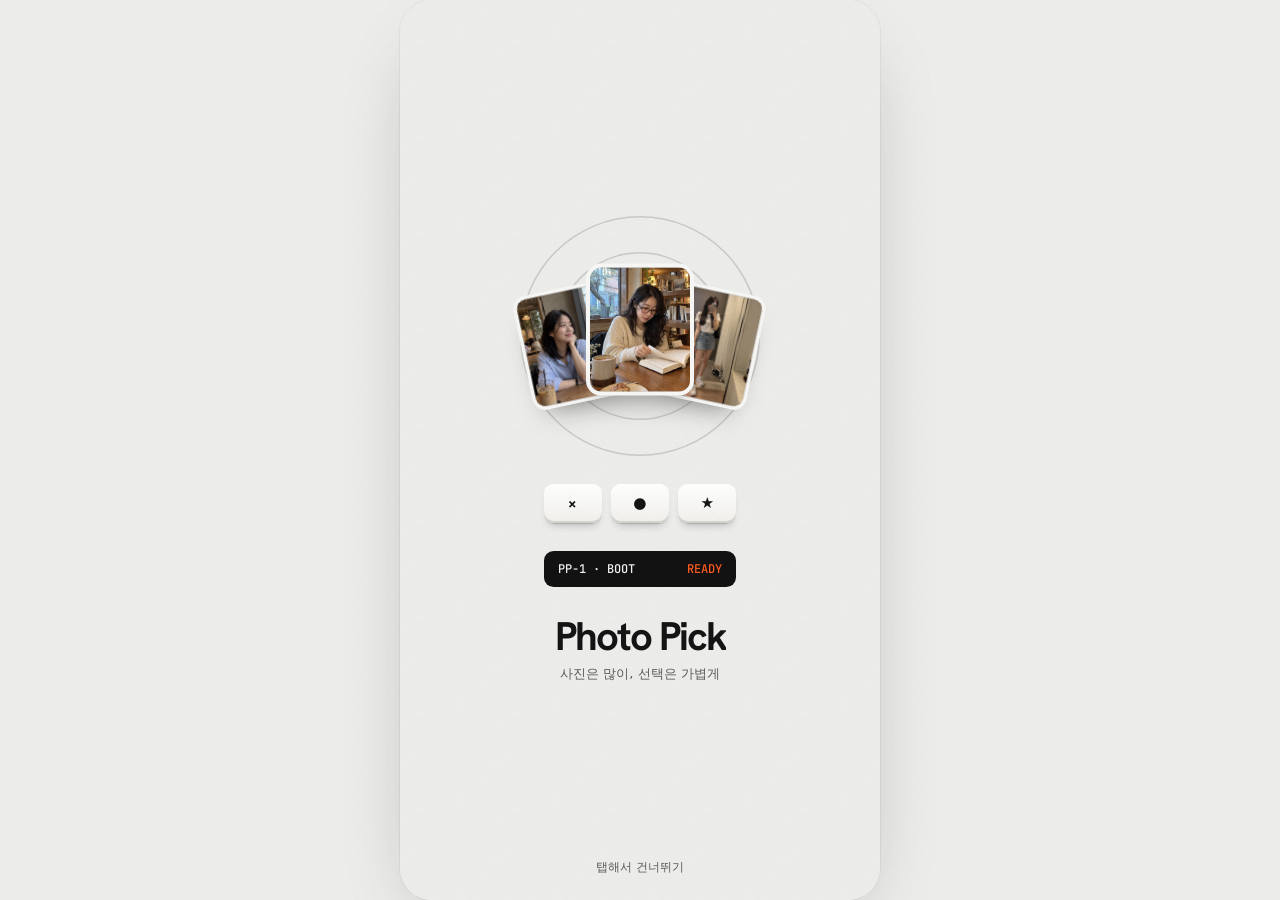
==== commit 3f56950c: "PP-1 0.4.0: web-pp1-auto 화면으로 웹·Android 교체 - 웹: app/index.html과 assets/를 새 화면(app.js·app.css·story.j" ====
--- a/app/index.html
+++ b/app/index.html
@@ -1,131 +1,30 @@
 <!doctype html>
-<html lang="ko" class="pp1">
+<html lang="ko">
 <head>
-<meta charset="utf-8"><meta name="viewport" content="width=device-width,initial-scale=1,viewport-fit=cover"><base href="../">
-<title>Photo Pick · 웹앱</title>
-<style>
-:root{--blue:#2461e8;--ink:#17253d;--muted:#8490a2;--line:#e8edf5;--wash:#f3f7ff}*{box-sizing:border-box}body{margin:0;background:#f4f6fa;color:var(--ink);font-family:Inter,"Pretendard","Noto Sans KR","Segoe UI",sans-serif}button{font:inherit;cursor:pointer;touch-action:manipulation}button:disabled{opacity:.42;cursor:default}.workspace{max-width:1100px;margin:48px auto;display:grid;grid-template-columns:1fr 410px;gap:72px;padding:0 32px}.eyebrow{font-size:11px;color:var(--blue);letter-spacing:2px;font-weight:700}.intro{padding-top:44px}h1{font-size:42px;letter-spacing:-2px;font-weight:600;line-height:1.35;margin:18px 0}p{line-height:1.8;color:#69768b;font-size:14px}.tabs{display:flex;gap:7px;margin:28px 0 24px}.tabs button{border:1px solid var(--line);background:white;border-radius:24px;padding:11px 18px;color:#69768b;font-size:13px}.tabs button.active{background:var(--ink);border-color:var(--ink);color:white}.concept{max-width:450px;min-height:130px}.concept h2{font-size:20px;font-weight:600;margin:0 0 8px}.flow{display:flex;gap:12px;align-items:center;margin-top:30px;font-size:12px;color:#8390a4}.flow b{color:var(--ink);font-weight:500}.steps{margin-top:36px;border-top:1px solid var(--line);padding-top:20px}.steps p{font-size:12px;margin:7px 0}.phone{width:390px;min-height:790px;background:white;border:1px solid #dfe5ef;border-radius:38px;box-shadow:0 22px 70px #293e6712;overflow:hidden;position:relative;padding:0 20px 18px}.status{height:39px;display:flex;justify-content:space-between;align-items:center;padding:0 8px;font-size:11px;font-weight:600}.status span:last-child{font-size:10px;letter-spacing:2px}.header{display:flex;justify-content:space-between;align-items:center;padding:14px 1px 18px}.wordmark{font-size:22px;letter-spacing:-1px;font-weight:600}.badge{font-size:10px;border-radius:20px;background:var(--wash);color:var(--blue);padding:7px 10px}.session{display:flex;justify-content:space-between;align-items:center;margin:0 0 13px;font-size:12px}.session span{color:var(--muted);font-size:11px}.progress{height:3px;background:#edf1f7;border-radius:3px;margin-bottom:18px;overflow:hidden}.progress i{display:block;background:var(--blue);height:100%;transition:width .3s}.card{height:455px;border-radius:22px;overflow:hidden;position:relative;background:#202830;user-select:none;touch-action:none}.card img{width:100%;height:100%;object-fit:contain;pointer-events:none}.card:after{content:"";position:absolute;inset:55% 0 0;background:linear-gradient(transparent,#0b142852);pointer-events:none}.photo-meta{position:absolute;top:16px;left:16px;color:white;font-size:10px;padding:6px 9px;border-radius:15px;background:#15273a3b;backdrop-filter:blur(8px)}.overlay{position:absolute;bottom:21px;left:0;right:0;z-index:2;display:flex;justify-content:center;gap:16px}.action{width:58px;height:58px;border:1px solid #ffffffa3;border-radius:50%;background:#ffffffee;color:#40536a;box-shadow:0 4px 18px #05111d16;display:flex;justify-content:center;align-items:center;font-size:25px}.action.primary{background:var(--blue);border-color:var(--blue);color:white;width:66px;height:66px;margin-top:-4px}.action svg{width:23px;height:23px;fill:none;stroke:currentColor;stroke-width:1.8;stroke-linecap:round;stroke-linejoin:round}.legend{display:flex;justify-content:center;gap:28px;font-size:10px;color:var(--muted);margin-top:13px}.toolbar{display:flex;justify-content:space-between;align-items:center;margin:23px 0 14px}.subtle{background:none;border:0;font-size:11px;color:#75849a;padding:7px 0}.counter{font-size:12px;color:var(--blue)}.cta{display:block;width:100%;background:var(--blue);color:white;border:0;border-radius:14px;padding:15px;font-weight:500;font-size:13px}.cta.secondary{background:var(--wash);color:var(--blue);margin-top:10px}.demo-note{font-size:9px;color:#99a3b2;text-align:center;margin:16px 0 0}.filmstrip{display:flex;gap:7px;padding:13px 0 0;overflow-x:auto}.thumb{height:53px;width:44px;flex-shrink:0;object-fit:cover;border-radius:6px;border:2px solid transparent;opacity:.55;cursor:pointer}.thumb.active{border-color:var(--blue);opacity:1}.grid{display:grid;grid-template-columns:repeat(3,1fr);gap:7px;max-height:490px;overflow:auto}.tile{position:relative;height:146px;border:0;border-radius:11px;overflow:hidden;padding:0;background:#bacde1}.tile img{width:100%;height:100%;object-fit:cover}.check{position:absolute;right:8px;top:8px;width:21px;height:21px;border:1.5px solid white;border-radius:50%;background:#23324933;color:white;font-size:12px;display:grid;place-items:center}.tile.selected .check{background:var(--blue);border-color:var(--blue)}.tile.selected{outline:2px solid var(--blue);outline-offset:-2px}.grid-help{font-size:11px;text-align:center;color:var(--muted);margin:12px 0}.screen-title{font-size:26px;font-weight:600;letter-spacing:-1px;margin:25px 0 8px}.screen-copy{font-size:12px;color:var(--muted);margin-bottom:24px}.summary-grid{display:grid;grid-template-columns:repeat(2,1fr);gap:8px;height:346px;overflow:auto;margin-bottom:22px}.summary-grid img{height:164px;width:100%;object-fit:cover;border-radius:12px}.empty{padding:70px 20px;text-align:center;color:#8390a4;background:var(--wash);border-radius:18px;margin-bottom:20px;font-size:13px}.transfer{height:460px;display:flex;flex-direction:column;justify-content:center;align-items:center}.ring{height:105px;width:105px;border-radius:50%;background:var(--wash);display:grid;place-items:center;color:var(--blue);font-size:28px;letter-spacing:-1px}.transfer h3{font-size:20px;font-weight:500}.transfer p{font-size:12px;text-align:center;margin:0}.share-preview{height:340px;position:relative;border-radius:20px;overflow:hidden;margin:25px 0}.share-preview img{width:100%;height:100%;object-fit:cover}.share-preview span{position:absolute;left:15px;bottom:15px;color:white;background:#15273a55;border-radius:15px;padding:7px 10px;font-size:10px}.toast{position:absolute;bottom:99px;left:24px;right:24px;background:#17253ded;border-radius:12px;color:white;padding:13px;text-align:center;font-size:11px;z-index:5}.modal{position:absolute;inset:0;background:#15233ade;z-index:4;padding:68px 20px 0;backdrop-filter:blur(6px)}.modal .card{height:530px}.close{position:absolute;right:25px;top:35px;border:0;background:white;border-radius:50%;width:30px;height:30px;color:var(--ink)}.done-card{display:grid;place-items:center;height:455px;background:var(--wash);border-radius:22px;text-align:center;padding:30px}.done-card h3{font-size:23px;font-weight:500}.done-card p{font-size:12px}.key{display:inline-block;border:1px solid #dce3ee;border-radius:5px;padding:1px 5px;font-size:10px;color:#8490a2}@media(max-width:790px){.workspace{display:flex;flex-direction:column;gap:20px;margin:20px auto;align-items:center;padding:0 15px}.intro{max-width:390px;padding:0}h1{font-size:27px;margin:12px 0}.concept{min-height:auto}.concept h2{font-size:17px}.concept p{font-size:12px}.tabs{margin:16px 0}.flow,.steps{display:none}.phone{width:min(390px,100%);border-radius:30px}.eyebrow{font-size:9px}}@media(prefers-reduced-motion:reduce){*{transition:none!important}}
-.action-item{display:flex;flex-direction:column;align-items:center;gap:7px;justify-content:flex-end}.action-item span{color:white;font-size:10px;text-shadow:0 1px 5px #0008}.overlay{gap:20px}.action.good{background:#e9f1ff;color:#2461e8;border-color:#dae6ff}.action.best{background:#2461e8;color:white;border-color:#2461e8}.action.active{outline:2px solid white;outline-offset:4px}.action.primary{width:58px;height:58px;margin:0}.overlay{gap:18px}.grade-badge{position:absolute;top:8px;right:8px;border-radius:20px;padding:4px 7px;background:#fff;color:#516076;font-size:11px}.grade-badge.keep{background:#e5efff;color:#2461e8}.grade-badge.best{background:#2461e8;color:white}.film-item{position:relative;flex-shrink:0}.film-item .grade-badge{top:2px;right:2px;padding:1px 3px;font-size:9px}.summary-counts{display:flex;gap:5px;flex-wrap:wrap;margin-bottom:14px}.summary-counts span{padding:7px;border-radius:9px;background:#f3f6fa;font-size:10px}.filters{display:flex;gap:7px;margin:15px 0}.filters button{flex:1;border:1px solid #e0e7f2;background:white;color:#75849a;border-radius:10px;padding:10px 6px;font-size:11px}.filters button.active{border-color:#2461e8;background:#f3f7ff;color:#2461e8}.summary-grid{height:290px}.summary-grid .tile{height:140px}.clear-rating{display:block;margin:15px auto;color:white;background:none;border:0;font-size:12px}.grid-help{margin:10px 0}.rating-footer{font-size:10px;color:#8a95a6;margin-top:8px;text-align:center}.final-shell{display:flex;justify-content:center;padding:20px 12px 35px}.phone{width:420px;min-height:820px;padding:0 22px 18px}.subtle{font-size:12px;min-height:38px}.cta{font-size:15px;min-height:50px}.screen-copy{font-size:13px;line-height:1.65}.action-item span{font-size:12px}.photo-meta{font-size:12px}.session{font-size:14px}.session span{font-size:12px}.counter{font-size:13px}.grid-help{font-size:12px}.demo-note{font-size:10px;line-height:1.5}.summary-counts span{font-size:12px}.filters button{font-size:12px;min-height:46px}.mode-switch{display:flex;gap:5px;padding:4px;background:#f2f5fa;border-radius:12px;margin-bottom:15px}.mode-switch button{flex:1;padding:10px;background:none;color:#8590a2;border:0;border-radius:9px;font-size:13px}.mode-switch button.active{background:white;color:#2461e8;box-shadow:0 1px 5px #192f5420}.session-actions{display:flex;justify-content:space-between;margin:7px 0}.hero{height:265px;border-radius:22px;overflow:hidden;margin:24px 0;background:#e6eef8}.hero img{width:100%;height:100%;object-fit:cover}.start-title{font-size:28px;line-height:1.4;letter-spacing:-1px;margin:32px 0 12px}.folder-panel{border:1px solid #e2e9f4;border-radius:18px;padding:20px;margin:30px 0;background:#f8faff}.folder-panel b{display:block;font-size:17px;margin-bottom:8px}.folder-panel p{font-size:13px;margin:0}.small-note{font-size:12px;line-height:1.6;color:#8894a6}.album-filters{display:flex;gap:6px;flex-wrap:wrap;margin-bottom:14px}.album-filters button{padding:7px 10px;min-height:36px;font-size:11px;border:1px solid #e3e9f1;background:white;border-radius:18px;color:#7a879b}.album-filters button.active{background:#edf3ff;color:#2461e8;border-color:#acc5ff}@media(max-width:480px){.final-shell{padding:0}.phone{border:0;border-radius:0;box-shadow:none;width:100%;min-height:100vh;padding:0 18px 18px}.card{height:min(470px,58vh);min-height:350px}.modal{position:fixed;max-width:420px;margin:auto}.status{height:30px}}.hint{font-size:12px;color:#8794a8;text-align:center;line-height:1.7;margin:12px 0}.blue{color:#2461e8}.grade-badge.unrated{font-size:10px;background:#ffffffdc;color:#6d798b}.scan-grid{margin-bottom:25px;max-height:310px}.detail-top{display:flex;align-items:center;justify-content:space-between;color:white;margin-bottom:13px}.detail-top button{width:44px;height:44px;border:0;border-radius:50%;background:#ffffff24;color:white;font-size:22px}.detail-top span{font-size:14px}.modal{padding:38px 20px 0}.modal .card{height:530px}.sheet-backdrop{position:absolute;inset:0;background:#162b476b;display:flex;align-items:flex-end;z-index:10}.sheet{background:white;border-radius:25px 25px 0 0;padding:25px 22px 30px;width:100%;box-shadow:0 -10px 60px #13284a12}.sheet h3{font-size:22px;margin:0 0 15px}.sheet p{font-size:14px;line-height:1.65}.sheet .grid{max-height:370px;overflow:auto;margin:18px 0}.summary-counts span{font-size:13px}.album-filters button{font-size:12px}.subtle{font-size:14px}.hint{font-size:12px}.summary-grid{height:265px;grid-auto-rows:140px;align-content:start}.card{height:450px}.saved-sheet .tile{height:120px}@media(max-width:480px){.modal .card{height:min(530px,67vh)}.sheet-backdrop{position:fixed;max-width:420px;margin:auto}.card{height:min(455px,54vh)}}@media(prefers-reduced-motion:reduce){*{scroll-behavior:auto}}.album-filters button{font-size:14px}.summary-counts span{font-size:14px}.filters button{font-size:14px}.session span,.counter,.photo-meta{font-size:14px}.hint{font-size:14px}.mode-switch button{font-size:14px}.grid-help{font-size:14px}.small-note{font-size:14px}.scan-grid .tile{height:135px}.connect-guide{display:flex;gap:9px;align-items:center;font-size:13px;background:#f3f7ff;padding:22px 12px;border-radius:16px;margin:26px 0;color:#546c8b}.connect-guide b{color:#2461e8}.input-message{background:#f3f7ff;padding:14px;border-radius:12px;color:#2461e8;font-size:14px}.reading-layer{position:absolute;inset:0;background:#fffffff2;display:flex;flex-direction:column;align-items:center;justify-content:center;z-index:15}.reading-layer p{font-size:14px}.filename{font-size:11px;display:inline-block;max-width:260px;overflow:hidden;text-overflow:ellipsis;white-space:nowrap;opacity:.9}.image-error{position:absolute;top:45%;left:8px;right:8px;text-align:center;color:#49617c;font-size:12px;pointer-events:none}.session b{max-width:230px;overflow:hidden;text-overflow:ellipsis;white-space:nowrap}.small-note{line-height:1.8}
-/* Reference-aligned visual layer. State and file reading remain unchanged. */
-:root{--blue:#0064ff;--ink:#080f43;--muted:#707ba9;--wash:#edf4fd;--line:#e2ebf7}body{background:radial-gradient(ellipse at top,#fff 0,#f1f8fe 72%);font-family:"Pretendard","Noto Sans KR","Malgun Gothic","Segoe UI",sans-serif;color:var(--ink)}.final-shell{padding:28px 16px;min-height:100vh;align-items:flex-start}.phone{width:394px;min-height:702px;padding:0 17px 12px;border:0;border-radius:22px;box-shadow:0 4px 30px #8bbbde29;background:#fff;overflow:hidden}.header{height:79px;padding:17px 0 14px;display:grid;grid-template-columns:34px 1fr 34px;text-align:center;align-items:start}.header h1{font-size:21px;line-height:1.45;letter-spacing:-.8px;font-weight:750;margin:2px 0 0}.header p{font-size:14px;line-height:1.5;margin:2px 0 0;color:var(--muted)}.icon-button{background:transparent;border:0;color:var(--ink);width:34px;height:36px;display:grid;place-items:center;padding:4px}.icon-button svg{width:25px;height:25px;fill:none;stroke:currentColor;stroke-width:2;stroke-linecap:round;stroke-linejoin:round}.header #screen-menu svg{width:22px;fill:currentColor;stroke-width:1}.cta{display:flex;align-items:center;justify-content:center;gap:16px;border-radius:21px;min-height:56px;font-size:16px;font-weight:650;padding:12px 10px;background:var(--blue);color:#fff;border:0;letter-spacing:-.3px}.cta svg,.demo-link svg{width:26px;height:26px;fill:none;stroke:currentColor;stroke-width:2;stroke-linecap:round;stroke-linejoin:round}.cta.secondary{background:linear-gradient(120deg,#edf5fe,#eaf2fc);color:var(--blue)}.connection-art{height:231px;margin:0 -3px 8px;display:flex;align-items:center;justify-content:center}.connection-art img{width:100%;height:100%;object-fit:contain}.connection-steps{list-style:none;display:flex;flex-direction:column;gap:8px;padding:0;margin:0 0 20px}.connection-steps li{display:flex;gap:23px;align-items:center;background:linear-gradient(110deg,#eff6fe,#f3f7fd);border-radius:16px;padding:10px 16px;min-height:63px}.connection-steps li>span{width:36px;height:36px;flex-shrink:0;display:grid;place-items:center;border-radius:50%;background:var(--blue);box-shadow:inset 0 2px 6px #76b3ff99;color:#fff;font-size:20px}.connection-steps b{font-size:15px;letter-spacing:-.6px;white-space:nowrap}.connection-steps p{font-size:12px;line-height:1.5;color:var(--muted);margin:3px 0 0;letter-spacing:-.4px}.file-cta{min-height:50px!important;border:1px solid #dce8f7!important;color:#536494!important;font-size:15px!important;margin-top:8px!important}.demo-link{display:flex;align-items:center;justify-content:center;gap:3px;color:var(--muted);background:none;border:0;margin:10px auto 0;font-size:13px;padding:0;min-height:20px}.demo-link svg{width:15px;height:15px;stroke-width:1.7}.resume-panel{background:#f1f6ff;border-radius:12px;padding:10px 12px;margin:-9px 0 12px;font-size:12px;color:var(--muted)}.resume-panel small{display:block;margin-top:5px}.resume-panel button{display:flex;align-items:center;gap:5px;min-height:28px;padding:3px 0}.resume-panel svg{width:15px;height:15px;fill:none;stroke:currentColor;stroke-width:2}.folder-panel{display:flex;align-items:center;gap:22px;padding:14px 18px;background:linear-gradient(130deg,#edf7ff,#f2f7fc);border:0;border-radius:16px;margin:0 0 15px;min-height:73px}.folder-panel>svg{width:41px;height:41px;fill:#559eff;stroke:#448eff;stroke-width:1;flex-shrink:0}.folder-panel b{font-size:16px;line-height:1.5;margin:0 0 1px;overflow-wrap:anywhere}.folder-panel p{font-size:13px;color:var(--muted);line-height:1.5}.scan-grid{grid-template-columns:repeat(2,1fr);gap:7px;max-height:none;margin:0}.scan-grid .tile{height:160px;border-radius:9px}.scan-check{position:absolute;right:9px;top:9px;border-radius:50%;background:#fff;width:36px;height:36px;color:var(--blue);border:2px solid white;display:grid;place-items:center;box-shadow:0 2px 10px #0001}.scan-check svg{height:24px;width:24px;stroke:currentColor;stroke-width:2.8;fill:none}.scan-grid .tile:last-child .scan-check{background:var(--blue);color:#fff}.scan-progress{display:flex;align-items:center;gap:12px;margin:20px 3px 22px}.scan-progress .progress{height:12px;margin:0;flex:1;border-radius:10px;background:#edf3fd}.scan-progress .progress i{border-radius:10px}.scan-progress>span{font-size:15px;color:var(--muted)}.scan-caption{text-align:center;margin:0 0 19px}.scan-caption h2{font-size:19px;letter-spacing:-.5px;margin:0 0 3px;font-weight:750}.scan-caption strong{color:var(--blue);font-size:23px}.scan-caption p{font-size:13px;color:var(--muted);margin:0;line-height:1.7}.mode-switch{height:40px;padding:0;gap:0;border-radius:25px;background:#eaf2fd;margin:3px 0 13px;overflow:hidden}.mode-switch button{padding:7px;border-radius:25px;font-size:14px;font-weight:650;color:var(--ink)}.mode-switch button.active{background:var(--blue);color:white;box-shadow:none}.card{height:484px;min-height:0;border-radius:17px;background:#edf3f9}.demo-card img{object-fit:cover}.real-card img{object-fit:contain}.card:after{inset:62% 0 0;background:linear-gradient(transparent,#000b)}.photo-meta{background:#101b3780;top:10px;left:10px;max-width:90%;font-size:11px}.overlay{bottom:18px;gap:27px}.action{width:76px;height:76px;border:2px solid #ffffff26;background:#6b707ddd;color:white;box-shadow:0 3px 16px #0002}.action.good{background:#fff;color:var(--blue);border-color:#fff}.action.best{background:var(--blue);color:#fff;border-color:var(--blue)}.action svg{width:36px;height:36px;stroke-width:1.8}.action.best svg{fill:currentColor}.action-item{gap:6px}.action-item span{font-size:15px;font-weight:650;text-shadow:0 2px 4px #000;letter-spacing:-.6px}.results-cta{margin-top:14px!important;min-height:51px;font-size:16px}.results-cta svg{stroke-width:4;width:25px}.gesture-hint{font-size:11px;color:#7784aa;text-align:center;line-height:1.4;margin:8px 0 0}.summary-counts{display:block;border-radius:16px;background:linear-gradient(120deg,#eff5fd,#f5f8fc);padding:3px 13px;margin:5px 0 9px}.rating-row{display:flex;align-items:center;gap:15px;height:44px;border-bottom:1px solid #e3ebf6;font-size:15px}.rating-row:last-child{border:0}.rating-row b{font-weight:650;flex:1;letter-spacing:-.4px}.rating-row strong{font-size:19px;color:var(--blue);font-weight:650}.rating-row:nth-child(n+3) strong{color:var(--muted)}.summary-counts .rating-symbol{height:32px;width:32px;border-radius:50%;padding:5px;background:#fff;color:var(--blue);display:grid;place-items:center;flex-shrink:0}.rating-symbol svg{width:23px;height:23px;fill:none;stroke:currentColor;stroke-width:1.8;stroke-linecap:round;stroke-linejoin:round}.summary-counts .rating-symbol.best{background:var(--blue);color:#fff}.rating-symbol.best svg{fill:currentColor}.summary-counts .rating-symbol.skip{background:#737988;color:white}.summary-counts .rating-symbol.unrated{background:#a5abba;color:white}.rating-symbol i{width:19px;height:19px;border:2px solid white;border-radius:50%}.continue-cta{min-height:47px;border-radius:17px;font-size:15px;gap:12px;margin:0 0 14px!important}.continue-cta svg:first-child{width:22px;stroke-width:3.5}.continue-cta svg:last-child{width:16px}.filters{gap:0;background:#edf4fd;border-radius:18px;overflow:hidden;margin:0 0 12px}.filters button{font-size:12px;min-height:40px;border:0;background:none;color:var(--ink);border-radius:18px;white-space:nowrap;font-weight:650;padding:7px 3px}.filters button.active{background:var(--blue);color:#fff}.summary-grid{grid-template-columns:repeat(4,minmax(0,1fr));gap:5px;height:184px;grid-auto-rows:89px;max-height:184px;margin:0 0 18px;overflow:auto}.summary-grid .tile{height:89px;border-radius:8px}.summary-grid img{height:100%;border-radius:0}.grade-badge{top:5px;right:5px;width:27px;height:27px;display:grid;place-items:center;border:1.5px solid #fff;padding:0;font-size:19px;box-shadow:0 2px 7px #183a5520}.grade-badge svg{width:20px;height:20px;fill:none;stroke:currentColor;stroke-width:1.8;stroke-linecap:round;stroke-linejoin:round}.grade-badge.best svg{fill:currentColor}.grade-badge.unrated{font-size:8px;width:35px}.grade-badge.keep{background:#fff;color:var(--blue);font-size:16px}.hint{font-size:13px;margin:15px 0 0;color:var(--muted);line-height:1.6}.summary-empty{height:184px;display:grid;place-content:center;margin:0 0 18px;padding:25px 15px;font-size:13px}.album-filters{gap:5px;margin:0 0 12px}.album-filters button{font-size:11px;min-height:32px;padding:5px 8px}.album-filters button.active{background:var(--blue);color:#fff;border-color:var(--blue)}.album-grid{height:440px;max-height:440px;align-content:start;grid-template-columns:repeat(3,1fr);gap:6px}.album-grid .tile{height:142px;border-radius:9px}.sheet{color:var(--ink)}.sheet .cta{margin-top:8px}.modal .card{height:min(530px,69vh)}.done-card{height:484px}.reading-layer .ring{background:var(--wash)}button:focus-visible{outline:3px solid #7cb7ff;outline-offset:3px}.input-message{font-size:12px;margin:12px 0 0}.photo-meta .filename{font-size:11px;max-width:260px}
-@media(max-width:480px){.final-shell{padding:0;background:white}.phone{width:100%;max-width:420px;min-height:100dvh;border-radius:0;padding:0 17px 14px;box-shadow:none}.header{height:79px}.card{height:clamp(370px,62vh,570px)}.connection-art{height:clamp(180px,29vh,265px)}.scan-grid .tile{height:clamp(140px,21vh,180px)}.summary-grid{height:184px}.overlay{gap:clamp(17px,6vw,30px)}.action{width:clamp(66px,19vw,80px);height:clamp(66px,19vw,80px)}.connection-steps li{gap:18px}.connection-steps b{font-size:14px}.connection-steps p{font-size:11px}.modal,.sheet-backdrop{max-width:420px}.scan-caption{margin-bottom:18px}}
-
-/* Persona review: visual clarity and touch targets; rating logic unchanged. */
-:root{--muted:#59678f}
-.header{grid-template-columns:44px minmax(0,1fr) 44px}
-.icon-button{width:44px;height:44px}
-.header[data-screen="pick"]{grid-template-columns:78px minmax(0,1fr) 78px}
-.header[data-screen="pick"] #screen-back{display:flex;align-items:center;justify-content:flex-start;gap:2px;width:78px;font-size:12px;white-space:nowrap}
-.header[data-screen="pick"] #screen-back svg{width:21px;height:21px;flex-shrink:0}
-.header #screen-menu{justify-self:end}
-.demo-link{min-height:44px}
-.mode-switch{height:44px}
-.mode-switch button,.filters button,.album-filters button{min-height:44px}
-.filters button,.album-filters button{font-size:13px}
-.connection-steps p{font-size:12px;color:var(--muted)}
-.gesture-hint{font-size:12px;color:var(--muted)}
-.original-note{font-size:12px;color:var(--muted);text-align:center;margin:3px 0 0;line-height:1.5}
-.cta.secondary{color:#0057df}
-.file-cta{color:#4e5e87!important}
-@media(max-width:480px){.connection-steps p{font-size:12px}.connection-steps b{white-space:normal}}
-@media(max-width:480px) and (max-height:700px){.card{height:clamp(290px,calc(100dvh - 254px),440px);min-height:0}.modal .card{height:clamp(280px,calc(100dvh - 180px),440px);min-height:0}}
-</style>
-<link rel="stylesheet" href="assets/premium.css?v=web-0.2.7">
-<link rel="stylesheet" href="assets/native-app.css?v=web-0.2.7">
-<link rel="stylesheet" href="assets/ui-polish.css?v=web-0.2.7">
-<link rel="stylesheet" href="assets/quiet-glass.css?v=web-0.2.7">
-<link rel="stylesheet" href="assets/web-app.css?v=web-0.2.7"><link rel="stylesheet" href="assets/design-preview.css">
-<link rel="stylesheet" href="assets/pp1/fonts.css"><link rel="stylesheet" href="assets/pp1/tokens.css"><link rel="stylesheet" href="assets/pp1/components.css"><link rel="stylesheet" href="assets/pp1/app-skin.css"><link rel="stylesheet" href="assets/pp1/opening.css"><link rel="stylesheet" href="assets/pp1/desktop.css"><meta name="color-scheme" content="light"></head>
+<meta charset="utf-8">
+<meta name="viewport" content="width=device-width,initial-scale=1,viewport-fit=cover,interactive-widget=resizes-content">
+<meta name="theme-color" content="#EDEDEB">
+<meta name="color-scheme" content="light">
+<meta name="description" content="SD카드 사진을 날짜별로 꺼내 보고, 키 세 개로 평가해 원본만 휴대폰에 옮기는 앱">
+<title>Photo Pick · PP-1</title>
+<link rel="icon" href="../assets/app/icon.svg?v=0.4.0" type="image/svg+xml">
+<link rel="manifest" href="../manifest.webmanifest">
+<link rel="preload" href="../assets/pp1/fonts/hanken-grotesk-latin-600-normal.woff2" as="font" type="font/woff2" crossorigin>
+<link rel="stylesheet" href="../assets/pp1/fonts.css?v=0.4.0">
+<link rel="stylesheet" href="../assets/pp1/tokens.css?v=0.4.0">
+<link rel="stylesheet" href="../assets/pp1/components.css?v=0.4.0">
+<link rel="stylesheet" href="../assets/app/app.css?v=0.4.0">
+</head>
 <body class="pp-screen">
-<main class="final-shell"><aside class="pp-intro" aria-label="Photo Pick 소개">
-<div class="pp-intro__top"><span class="pp-led"></span>PP-1 / 사진 고르는 작은 기기</div>
-<div class="pp-intro__mark"><div class="pp-intro__lens" aria-hidden="true"><i></i><i></i><i></i><b></b></div><div><h1>Photo Pick</h1><p class="pp-intro__tag">사진은 많이, 고르는 건 가볍게</p></div></div>
-<div class="pp-intro__type" aria-hidden="true"><span>PP-1 READY</span></div>
-<ul>
-<li><svg viewBox="0 0 24 24" aria-hidden="true"><rect x="5" y="3" width="14" height="18" rx="2" fill="none" stroke="#141414" stroke-width="1.8"/><path d="M9 3v4M12 3v4M15 3v4" stroke="#141414" stroke-width="1.8"/></svg><div><b>SD카드 사진을 찍은 날짜별로</b><span>카메라 카드를 연결하면 날짜마다 묶어서 보여줘요.</span></div></li>
-<li><svg viewBox="0 0 24 24" aria-hidden="true"><path d="M6 6l12 12M18 6L6 18" stroke="#141414" stroke-width="2" stroke-linecap="round"/></svg><div><b>키 세 개로 한 장씩</b><span>별로, 좋음, 매우 좋음. 밀어서 넘기고 눌러서 고르면 돼요.</span></div></li>
-<li><svg viewBox="0 0 24 24" aria-hidden="true"><path d="M5 12.5l4.5 4.5L19 7.5" fill="none" stroke="#141414" stroke-width="2.2" stroke-linecap="round" stroke-linejoin="round"/></svg><div><b>고른 원본만 휴대폰으로</b><span>Photo Pick 앨범에 원본 그대로 저장해요. SD카드 사진은 지우지 않아요.</span></div></li>
-</ul>
-<div class="pp-intro__cta"><a class="pp-btn" href="https://github.com/racheu107/photo-pick-pp1/releases/latest" target="_blank" rel="noopener"><span class="pp-led"></span>Android 앱 내려받기</a><small>테스트 버전 0.2.7 미리보기예요. 정식 출시 전 확인용이에요.</small></div>
-<p class="pp-intro__hint">오른쪽 화면에서 「예시 사진으로 체험」을 누르면 바로 써볼 수 있어요.</p>
-</aside><section class="phone" aria-label="Photo Pick 최종 프로토타입"><div class="brand-strip"><span>PHOTO<span class="brand-accent">PICK</span></span><span class="brand-caption">YOUR CAMERA LIBRARY</span></div><header class="header" id="screen-header"></header><div id="app"></div><div id="layer"></div><input id="directory-input" type="file" webkitdirectory multiple accept=".jpg,.jpeg,image/jpeg" hidden><input id="files-input" type="file" multiple accept=".jpg,.jpeg,image/jpeg" hidden></section></main>
-<script src="assets/asset-manifest.js?v=feed-20261013"></script><script src="assets/pp1/opening.js"></script>
-<script>
-const demoPhotos = [
- ['feed-01-window-portrait.png','창가의 오후'],
- ['feed-02-cafe-table.png','커피와 크루아상'],
- ['feed-03-street-portrait.png','골목 산책'],
- ['feed-04-cafe-interior.png','동네 카페'],
- ['feed-05-mirror-outfit.png','오늘의 옷차림'],
- ['feed-06-dessert.png','딸기 케이크'],
- ['feed-07-park-portrait.png','공원의 휴식'],
- ['feed-08-flower-detail.png','꽃과 커피'],
- ['feed-09-book-cafe-portrait.png','책 읽는 시간'],
- ['feed-10-rainy-window.png','비 오는 저녁']
-].map(([file,label],i)=>({id:i,label,url:window.PHOTO_PICK_ASSETS?.photos?.[i] || `assets/${file}`}));
-let sourcePhotos=demoPhotos;
-const KEY='photopick.web.v1',SESSION='demo-instagram-v1';
-const labels={skip:'별로',keep:'좋음',best:'매우 좋음'},symbols={skip:'×',keep:'✓',best:'★'};
-const icons={skip:'<path d="m7 7 10 10M17 7 7 17"/>',keep:'<path d="M7 10v10H3V10zm0 0 5-7c2 0 2 2 1 5h5c2 0 2 2 1 4l-2 8H7"/>',best:'<path d="m12 3 2.8 5.7 6.2.9-4.5 4.4 1.1 6.2-5.6-3-5.6 3 1.1-6.2L3 9.6l6.2-.9z"/>'};
-const fresh=()=>({version:2,session:SESSION,dataset:'demo',descriptors:demoPhotos.map(p=>({path:p.label,name:p.label,size:0,mtime:0})),folderName:'카페와 일상 기록',screen:'home',mode:'card',index:0,ratings:{},history:[],scope:'best',albumFilter:'all',hintSeen:false,imported:[],progress:0});
-let state=fresh(),saved=null,storageOK=true,modalId=null,transferTimer=null,scanTimer=null,homeMessage='';
-const app=document.querySelector('#app'),layer=document.querySelector('#layer');
-const esc=v=>String(v).replace(/[&<>"']/g,c=>({'&':'&amp;','<':'&lt;','>':'&gt;','"':'&quot;',"'":'&#39;'}[c]));
-function total(){return state.descriptors.length;}
-function validRatings(r,n){return r&&typeof r==='object'&&!Array.isArray(r)&&Object.entries(r).every(([id,v])=>/^(0|[1-9]\d*)$/.test(id)&&Number(id)<n&&['skip','keep','best'].includes(v));}
-function validSnapshot(s,n){return s&&Number.isInteger(s.index)&&s.index>=0&&s.index<=n&&validRatings(s.ratings,n);}
-function validDescriptors(d){return Array.isArray(d)&&d.length>0&&d.every(x=>x&&typeof x.path==='string'&&typeof x.name==='string'&&Number.isSafeInteger(x.size)&&x.size>=0&&Number.isFinite(x.mtime));}
-try{const raw=localStorage.getItem(KEY);if(raw){let data;try{data=JSON.parse(raw);}catch(e){data=null;}if(data&&data.version===1&&data.session===SESSION)data={...fresh(),...data,version:2};if(data&&data.version===2&&['demo','real'].includes(data.dataset)&&(data.dataset==='demo'?data.session===SESSION:data.session==='sd-jpeg-v1')&&validDescriptors(data.descriptors)&&typeof data.folderName==='string'&&(data.dataset!=='demo'||JSON.stringify(data.descriptors)===JSON.stringify(fresh().descriptors))&&validSnapshot(data,data.descriptors.length)&&['card','grid'].includes(data.mode)&&['best','combined'].includes(data.scope)&&['all','unrated','skip','keep','best'].includes(data.albumFilter)&&Array.isArray(data.history)&&data.history.every(x=>validSnapshot(x,data.descriptors.length))){saved={...fresh(),...data,screen:'home',imported:[],progress:0};state={...saved};if(state.dataset==='real')sourcePhotos=[];}}}catch(e){storageOK=false;}
-function persist(){const data={version:2,session:state.session,dataset:state.dataset,descriptors:state.descriptors,folderName:state.folderName,index:state.index,ratings:{...state.ratings},history:state.history.slice(-40),mode:state.mode,scope:state.scope,albumFilter:state.albumFilter,hintSeen:state.hintSeen};saved={...fresh(),...data};try{localStorage.setItem(KEY,JSON.stringify(data));storageOK=true;}catch(e){storageOK=false;}}
-function revokePhotos(){sourcePhotos.forEach(p=>{if(p.url.startsWith('blob:'))URL.revokeObjectURL(p.url);});}
-function photoError(img){img.style.opacity='0';const box=img.parentElement;box.style.background='#d8e5f1';if(!box.querySelector('.image-error')){const note=document.createElement('span');note.className='image-error';note.textContent='이미지를 표시할 수 없어요';box.appendChild(note);}}
-function icon(v){return `<svg viewBox="0 0 24 24" aria-hidden="true">${icons[v]}</svg>`;}
-function img(p,extra='',full=false){return `<img src="${full?p.url:p.thumbUrl||p.url}" alt="${esc(p.label)}" loading="${full?'eager':'lazy'}" decoding="async" ${extra} onerror="photoError(this)">`;}
-function counts(){const c={skip:0,keep:0,best:0,unrated:0};state.descriptors.forEach((p,id)=>c[state.ratings[id]||'unrated']++);return c;}
-function selected(){return sourcePhotos.filter(p=>state.ratings[p.id]==='best'||(state.scope==='combined'&&state.ratings[p.id]==='keep'));}
-function firstUnrated(){const id=state.descriptors.findIndex((p,id)=>!state.ratings[id]);return id<0?total():id;}
-function badge(p){const grade=state.ratings[p.id];return `<span class="grade-badge ${grade||'unrated'}">${grade?icon(grade):'미평가'}</span>`;}
-function tile(p){return `<button class="tile" data-photo="${p.id}" aria-label="${esc(p.label)} · ${labels[state.ratings[p.id]]||'미평가'} · 평가하기">${img(p)}${badge(p)}</button>`;}
-function actions(p){return `<div class="overlay">${['skip','keep','best'].map(v=>`<div class="action-item"><button class="action ${v==='keep'?'good':v==='best'?'best':''} ${state.ratings[p.id]===v?'active':''}" data-rate="${v}" aria-label="${labels[v]}" aria-pressed="${state.ratings[p.id]===v}">${icon(v)}</button><span>${labels[v]}</span></div>`).join('')}</div>`;}
-function uiIcon(name){const paths={back:'<path d="m9 4-6 6 6 6M3 10h11a7 7 0 0 1 0 14"/>',menu:'<circle cx="12" cy="5" r="1"/><circle cx="12" cy="12" r="1"/><circle cx="12" cy="19" r="1"/>',folder:'<path d="M3 7V4h7l3 3h8v14H3z"/>',file:'<path d="M6 3h8l4 4v14H6zM14 3v5h4M9 12h6M9 16h6"/>',stats:'<path d="M5 13v8M12 5v16M19 9v12"/>',download:'<path d="M12 3v13m-6-6 6 6 6-6M3 16v5h18v-5"/>',play:'<path d="m8 4 13 8-13 8z"/>',right:'<path d="m9 5 7 7-7 7"/>',check:'<path d="m5 12 5 5 9-10"/>'};return `<svg viewBox="0 0 26 26" aria-hidden="true">${paths[name]||''}</svg>`;}
-function card(p){return `<div class="card ${state.dataset==='demo'?'demo-card':'real-card'}" id="photo-card">${img(p)}${state.dataset==='real'?`<div class="photo-meta"><span class="filename">${esc(p.label)}</span></div>`:''}${actions(p)}</div>`;}
-function header(){const c=counts(),titles={home:'SD카드 연결',scan:'사진 읽기',pick:'사진 평가',summary:'평가 결과',transfer:'사진 저장',ready:'저장 체험 완료'};document.querySelector('#screen-header').dataset.screen=state.screen;document.querySelector('#screen-header').innerHTML=`<button class="icon-button" id="screen-back" aria-label="${state.screen==='pick'?'이전 평가 되돌리기':'이전 화면'}">${uiIcon('back')}${state.screen==='pick'?'<span>되돌리기</span>':''}</button><div><h1>${titles[state.screen]}</h1>${state.screen==='pick'?`<p>${Math.min(state.index+1,total())} / ${total()}</p>`:state.screen==='summary'?`<p>${total()-c.unrated} / ${total()}장 평가 완료</p>`:''}</div><button class="icon-button" id="screen-menu" aria-label="메뉴">${uiIcon('menu')}</button>`;}
-function render(){layer.innerHTML='';modalId=null;document.querySelector('.phone').dataset.screen=state.screen;header();const screens={home:home,scan:scan,pick:pick,summary:summary,transfer:transfer,ready:ready};screens[state.screen]();bind();}
-function home(){const c=counts(),hasSession=!!saved,needsFiles=hasSession&&state.dataset==='real'&&!sourcePhotos.length;app.innerHTML=`<div class="connection-art"><img src="${window.PHOTO_PICK_ASSETS?.connection||'assets/connection-guide.png'}" alt="SD카드를 USB-C 카드 리더기에 넣고 휴대폰에 연결하는 순서"></div><ol class="connection-steps"><li><span>1</span><div><b>리더기에 SD카드를 넣으세요</b><p>SD카드를 카드 리더기에 넣어주세요.</p></div></li><li><span>2</span><div><b>기기에 리더기를 연결하세요</b><p>리더기의 USB-C를 기기에 연결하세요.</p></div></li><li><span>3</span><div><b>사진 폴더를 선택하세요</b><p>열고 싶은 SD카드의 사진 폴더를 선택하세요.</p></div></li></ol>${hasSession?`<div class="resume-panel"><span>${esc(state.folderName)} · ${total()-c.unrated} / ${total()}장 평가</span>${needsFiles?'<small>같은 폴더를 다시 선택하면 이어서 평가해요.</small>':`<button class="subtle blue" id="resume">이어서 평가 ${uiIcon('right')}</button>`}</div>`:''}<button class="cta" id="folder">${uiIcon('folder')}${needsFiles?'SD카드 폴더 다시 선택':'SD카드 폴더 선택'}</button><button class="cta secondary file-cta" id="files">${uiIcon('file')}사진 파일 선택</button><button class="demo-link" id="demo">예시 사진으로 체험 ${uiIcon('right')}</button>${homeMessage?`<p class="input-message" role="status">${esc(homeMessage)}</p>`:''}${storageOK?'':'<p class="small-note">이 브라우저에서는 이어하기 저장을 사용할 수 없어요.</p>'}`;}
-function scan(){app.innerHTML=`<div class="folder-panel">${uiIcon('folder')}<div><b>${state.dataset==='demo'?'DCIM / 100_FUJI':esc(state.folderName)}</b><p>${state.dataset==='demo'?'SD카드 > DCIM > 100_FUJI':'SD카드 > '+esc(state.folderName)}</p></div></div><div class="grid scan-grid">${sourcePhotos.slice(0,4).map(p=>`<div class="tile">${img(p)}<span class="scan-check">${uiIcon('check')}</span></div>`).join('')}</div><div class="scan-progress"><div class="progress"><i style="width:${state.progress}%"></i></div><span>${state.progress===100?total():Math.floor(total()*state.progress/100)} / ${total()}</span></div><div class="scan-caption"><h2>JPEG <strong>${total()}장</strong>을 찾았어요</h2><p>사진은 아직 휴대폰에 저장되지 않았어요.</p></div><button class="cta" id="begin" ${state.progress<100?'disabled':''}>${uiIcon('stats')}평가 시작</button>`;}
-function albumPhotos(){return sourcePhotos.filter(p=>state.albumFilter==='all'||(state.albumFilter==='unrated'?!state.ratings[p.id]:state.ratings[p.id]===state.albumFilter));}
-function pick(){const c=counts(),shown=albumPhotos();app.innerHTML=`<nav class="mode-switch" aria-label="사진 보기"><button data-mode="card" class="${state.mode==='card'?'active':''}" aria-pressed="${state.mode==='card'}">한 장씩</button><button data-mode="grid" class="${state.mode==='grid'?'active':''}" aria-pressed="${state.mode==='grid'}">앨범</button></nav>${state.mode==='card'?(state.index<total()?card(sourcePhotos[state.index]):'<div class="done-card"><div><h3>모든 사진을 평가했어요</h3><button class="subtle" id="review">처음부터 다시 보기</button></div></div>'):`<div class="album-filters" aria-label="평가 필터">${[['all','전체',total()],['unrated','미평가',c.unrated],['best','매우 좋음',c.best],['keep','좋음',c.keep],['skip','별로',c.skip]].map(([v,label,n])=>`<button data-albumfilter="${v}" class="${state.albumFilter===v?'active':''}" aria-pressed="${state.albumFilter===v}">${label} ${n}</button>`).join('')}</div>${shown.length?`<div class="grid album-grid">${shown.map(tile).join('')}</div>`:'<div class="empty">이 등급의 사진이 없어요.</div>'}`}<button class="cta secondary results-cta" id="summary">${uiIcon('stats')}평가 결과 확인</button><p class="gesture-hint">${state.mode==='grid'?'사진을 눌러 평가 수정':'← 별로　·　→ 좋음　·　↑ 매우 좋음'}</p><p class="original-note">평가해도 원본 사진은 그대로예요.</p>`;}
-function summary(){const c=counts(),photos=selected();app.innerHTML=`<div class="summary-counts">${[['best','매우 좋음'],['keep','좋음'],['skip','별로'],['unrated','미평가']].map(([v,label])=>`<div class="rating-row"><span class="rating-symbol ${v}">${v==='unrated'?'<i></i>':icon(v)}</span><b>${label}</b><strong>${c[v]}장</strong></div>`).join('')}</div>${c.unrated?`<button class="cta secondary continue-cta" id="unrated">${uiIcon('play')}미평가 ${c.unrated}장 이어서 평가 ${uiIcon('right')}</button>`:''}<div class="filters" aria-label="저장할 등급"><button data-scope="best" class="${state.scope==='best'?'active':''}" aria-pressed="${state.scope==='best'}">매우 좋음만 ${c.best}장</button><button data-scope="combined" class="${state.scope==='combined'?'active':''}" aria-pressed="${state.scope==='combined'}">좋음까지 포함 ${c.keep+c.best}장</button></div>${photos.length?`<div class="summary-grid">${photos.map(tile).join('')}</div>`:'<div class="empty summary-empty">아직 고른 사진이 없어요.<br>사진을 평가하거나 저장할 등급을 바꿔주세요.</div>'}<button class="cta" id="import" ${photos.length?'':'disabled'}>${uiIcon('download')}${photos.length}장 저장 진행 체험</button><p class="hint">사진 저장은 아직 체험 기능입니다.</p><button class="demo-link" id="all">전체 평가 보기 ${uiIcon('right')}</button>`;}
-function transfer(){const total=state.imported.length,completed=Math.floor(state.progress/100*total);app.innerHTML=`<div class="transfer"><div class="ring" id="percent">${state.progress}%</div><h3>저장 체험 진행 중</h3><p id="transfer-count">${completed} / ${total}장</p><p>실제 파일 복사는 실행되지 않아요.</p></div><div class="progress"><i id="transfer-bar" style="width:${state.progress}%"></i></div><button class="cta secondary" id="cancel">취소하고 결과로 돌아가기</button>`;}
-function ready(){app.innerHTML=`<h2 class="screen-title">저장 체험 완료</h2><p class="screen-copy">${state.imported.length}장의 저장 과정을 체험했어요.</p><div class="share-preview">${img(state.imported[0]||sourcePhotos[0])}<span>${state.imported.length}장</span></div><button class="cta" id="saved-photos">선택한 사진 보기</button><p class="hint">실제 파일은 아직 저장되지 않았어요.</p><button class="subtle" id="back">다시 평가</button>`;}
-function startFolder(){confirmCandidate({dataset:'demo',photos:demoPhotos,descriptors:fresh().descriptors,folderName:'카페와 일상 기록'});}
-function confirmFolder(){document.querySelector('#directory-input').value='';document.querySelector('#directory-input').click();}
-async function readSelection(files){if(!files.length)return;const originalScreen=state.screen;layer.innerHTML='<div class="reading-layer" role="status"><div class="ring" id="read-progress">0%</div><p>선택한 파일을 확인하는 중</p></div>';const jpeg=[];for(let i=0;i<files.length;i++){const f=files[i];if(/\.jpe?g$/i.test(f.name))jpeg.push(f);if(i%100===0||i===files.length-1){document.querySelector('#read-progress').textContent=Math.round((i+1)/files.length*100)+'%';await new Promise(resolve=>setTimeout(resolve,0));}}layer.innerHTML='';if(!jpeg.length){homeMessage='JPEG 사진이 없어요. JPG 또는 JPEG가 있는 폴더를 선택해 주세요.';if(originalScreen==='home')render();return;}jpeg.sort((a,b)=>a.lastModified-b.lastModified||(a.webkitRelativePath||a.name).localeCompare(b.webkitRelativePath||b.name));const descriptors=jpeg.map(f=>({path:f.webkitRelativePath||f.name,name:f.name,size:f.size,mtime:f.lastModified}));const relative=jpeg[0].webkitRelativePath;const folderName=relative?relative.split('/')[0]:'선택한 사진';confirmCandidate({dataset:'real',files:jpeg,descriptors,folderName});}
-function confirmCandidate(candidate){const same=saved&&saved.dataset===candidate.dataset&&JSON.stringify(saved.descriptors)===JSON.stringify(candidate.descriptors);if(!saved||same){activateCandidate(candidate,same);return;}layer.innerHTML=`<div class="sheet-backdrop"><section class="sheet" role="dialog" aria-modal="true" aria-labelledby="restart-title"><h3 id="restart-title">다른 사진으로 시작할까요?</h3><p>기존 평가를 지우고<br>${esc(candidate.folderName)}의 사진 ${candidate.descriptors.length}장을 불러와요.</p><p>원본 사진은 변경하지 않아요.</p><button class="cta" id="confirm-new">새로 시작</button><button class="cta secondary" id="close-sheet">취소</button></section></div>`;layer.querySelector('#confirm-new').onclick=()=>activateCandidate(candidate,false);layer.querySelector('#close-sheet').onclick=()=>layer.innerHTML='';}
-function activateCandidate(candidate,same){clearInterval(scanTimer);clearInterval(transferTimer);revokePhotos();sourcePhotos=candidate.dataset==='real'?candidate.files.map((f,id)=>({id,label:f.name,mtime:f.lastModified,url:URL.createObjectURL(f)})):demoPhotos;state=same?{...fresh(),...saved,screen:'scan',imported:[],progress:100}:{...fresh(),dataset:candidate.dataset,descriptors:candidate.descriptors,folderName:candidate.folderName,session:candidate.dataset==='real'?'sd-jpeg-v1':SESSION,screen:'scan',progress:100};homeMessage='';persist();render();}
-function resume(){if(state.dataset==='real'&&!sourcePhotos.length){confirmFolder();return;}state={...fresh(),...saved,screen:'pick',imported:[],progress:0};state.index=firstUnrated();if(state.index===total())state.screen='summary';render();}
-function update(id,value,advance=false){state.history.push({index:state.index,ratings:{...state.ratings}});if(value)state.ratings[id]=value;else delete state.ratings[id];state.hintSeen=true;if(advance){const next=sourcePhotos.find(p=>p.id>id&&!state.ratings[p.id]);state.index=next?next.id:firstUnrated();if(state.index===total())state.screen='summary';}persist();render();}
-function rate(value){if(modalId!==null){update(modalId,value);return;}if(state.screen==='pick'&&state.mode==='card'&&state.index<total())update(state.index,value,true);}
-function undo(){const previous=state.history.pop();if(!previous)return;state.index=previous.index;state.ratings=previous.ratings;persist();render();}
-function openPhoto(id){modalId=id;layer.innerHTML=`<div class="modal" role="dialog" aria-modal="true" aria-label="사진 평가"><div class="detail-top"><button id="previous" ${id===0?'disabled':''} aria-label="이전 사진">←</button><span>${id+1} / ${total()}</span><button id="next" ${id===total()-1?'disabled':''} aria-label="다음 사진">→</button><button id="close-detail" aria-label="닫기">×</button></div>${card(sourcePhotos[id])}<button class="clear-rating" id="clear-rating" ${state.ratings[id]?'':'disabled'}>평가 취소</button></div>`;layer.querySelector('#close-detail').onclick=()=>{layer.innerHTML='';modalId=null;};layer.querySelector('#previous').onclick=()=>openPhoto(id-1);layer.querySelector('#next').onclick=()=>openPhoto(id+1);layer.querySelector('#clear-rating').onclick=()=>update(id,null);layer.querySelectorAll('[data-rate]').forEach(b=>b.onclick=()=>rate(b.dataset.rate));bindSwipe(layer.querySelector('.card'));}
-function bindSwipe(el){if(!el)return;let start=null;el.onpointerdown=e=>{if(e.target.closest('button'))return;start={x:e.clientX,y:e.clientY};el.setPointerCapture?.(e.pointerId);};el.onpointercancel=()=>start=null;el.onpointerup=e=>{if(!start)return;const dx=e.clientX-start.x,dy=e.clientY-start.y;start=null;if(Math.abs(dx)>Math.abs(dy)&&Math.abs(dx)>55)rate(dx>0?'keep':'skip');else if(dy < -55&&Math.abs(dy)>Math.abs(dx))rate('best');};}
-function startImport(){state.imported=selected().map(p=>({...p}));if(!state.imported.length)return;state.progress=0;state.screen='transfer';render();clearInterval(transferTimer);transferTimer=setInterval(()=>{state.progress=Math.min(100,state.progress+10);if(state.progress===100){clearInterval(transferTimer);state.screen='ready';render();}else{document.querySelector('#percent').textContent=state.progress+'%';document.querySelector('#transfer-bar').style.width=state.progress+'%';document.querySelector('#transfer-count').textContent=`${Math.floor(state.progress/100*state.imported.length)} / ${state.imported.length}장`;}},180);}
-function savedAlbum(){layer.innerHTML=`<div class="sheet-backdrop"><section class="sheet saved-sheet" role="dialog" aria-modal="true" aria-label="저장 사진 체험"><h3>가져온 사진 ${state.imported.length}장</h3><p>저장 결과를 보여주는 예시예요.<br>실제 휴대폰 앨범에는 저장되지 않았어요.</p><div class="grid">${state.imported.map(p=>`<div class="tile">${img(p)}</div>`).join('')}</div><button class="cta secondary" id="close-sheet">닫기</button></section></div>`;layer.querySelector('#close-sheet').onclick=()=>layer.innerHTML='';}
-function menuSheet(){layer.innerHTML=`<div class="sheet-backdrop"><section class="sheet" role="dialog" aria-modal="true" aria-label="메뉴"><h3>Photo Pick</h3><p>평가는 자동으로 저장돼요.<br>별로로 평가해도 원본은 삭제되지 않아요.</p>${['pick','summary'].includes(state.screen)?`<button class="cta secondary" id="menu-undo" ${state.history.length?'':'disabled'}>마지막 평가 되돌리기</button><button class="cta secondary" id="menu-all">전체 평가 보기</button>`:''}<button class="cta secondary" id="menu-home">연결 화면으로</button><button class="cta secondary" id="close-sheet">닫기</button></section></div>`;layer.querySelector('#close-sheet').onclick=()=>layer.innerHTML='';layer.querySelector('#menu-home').onclick=()=>{clearInterval(transferTimer);state.screen='home';render();};const u=layer.querySelector('#menu-undo');if(u)u.onclick=undo;const a=layer.querySelector('#menu-all');if(a)a.onclick=()=>{state.screen='pick';state.mode='grid';state.albumFilter='all';persist();render();};}
-function goBack(){if(state.screen==='pick'){if(state.history.length)undo();else{state.screen='scan';state.progress=100;render();}}else if(['summary','ready'].includes(state.screen)){state.screen='pick';render();}else if(state.screen==='transfer'){clearInterval(transferTimer);state.screen='summary';render();}else if(state.screen==='scan'){state.screen='home';render();}else if(saved&&sourcePhotos.length){resume();}else{homeMessage='리더기를 연결한 후 사진 폴더를 선택해 주세요.';render();}}
-function bind(){const on=(id,fn)=>{const b=document.getElementById(id);if(b)b.onclick=fn;};on('screen-back',goBack);on('screen-menu',menuSheet);on('folder',confirmFolder);on('files',()=>{document.querySelector('#files-input').value='';document.querySelector('#files-input').click();});on('demo',startFolder);on('resume',resume);on('begin',()=>{state.screen='pick';state.index=firstUnrated();persist();render();});on('undo',undo);on('pause',()=>{persist();state.screen='home';render();});on('summary',()=>{state.screen='summary';render();});on('back',()=>{state.screen='pick';render();});on('unrated',()=>{state.mode='card';state.index=firstUnrated();state.screen='pick';persist();render();});on('review',()=>{state.index=0;render();});on('all',()=>{state.screen='pick';state.mode='grid';state.albumFilter='all';persist();render();});on('import',startImport);on('cancel',()=>{clearInterval(transferTimer);state.screen='summary';state.imported=[];render();});on('saved-photos',savedAlbum);document.querySelectorAll('#app [data-rate]').forEach(b=>b.onclick=()=>rate(b.dataset.rate));document.querySelectorAll('#app [data-photo]').forEach(b=>b.onclick=()=>openPhoto(Number(b.dataset.photo)));document.querySelectorAll('[data-mode]').forEach(b=>b.onclick=()=>{state.mode=b.dataset.mode;persist();render();});document.querySelectorAll('[data-albumfilter]').forEach(b=>b.onclick=()=>{state.albumFilter=b.dataset.albumfilter;persist();render();});document.querySelectorAll('[data-scope]').forEach(b=>b.onclick=()=>{state.scope=b.dataset.scope;persist();render();});bindSwipe(document.querySelector('#app .card'));}
-document.querySelectorAll('input[type=file]').forEach(input=>input.addEventListener('change',()=>readSelection(Array.from(input.files))));
-document.addEventListener('keydown',e=>{if(['INPUT','SELECT','TEXTAREA'].includes(e.target.tagName))return;if(e.key==='Escape'&&layer.innerHTML){modalId=null;layer.innerHTML='';return;}if(e.key.toLowerCase()==='z'&&['pick','summary'].includes(state.screen)){e.preventDefault();undo();return;}if(modalId===null&&(state.screen!=='pick'||state.mode!=='card'))return;const value={ArrowLeft:'skip',ArrowRight:'keep',ArrowUp:'best'}[e.key];if(value){e.preventDefault();rate(value);}});render();
-</script>
-<script src="assets/web-exif.js?v=web-0.2.7"></script>
-<script src="assets/web-download.js?v=web-0.2.7"></script>
-<script src="assets/web-device.js?v=web-0.2.7"></script>
-<script src="assets/native-app.js?v=web-0.2.7"></script>
-<script src="assets/review-ui.js?v=web-0.2.7"></script>
-<script src="assets/session-state.js"></script>
-<script src="assets/review-guide.js"></script>
-<script src="assets/ui-motion.js?v=web-0.2.7"></script>
-<script src="assets/material-preview.js"></script><script src="assets/web-ui.js?v=web-0.2.7"></script></body>
+<main class="app" aria-label="Photo Pick">
+  <div id="root"></div>
+  <p id="live" class="sr" aria-live="polite"></p>
+  <input id="dir-input" type="file" webkitdirectory multiple accept=".jpg,.jpeg,image/jpeg" hidden>
+  <input id="file-input" type="file" multiple accept=".jpg,.jpeg,image/jpeg" hidden>
+</main>
+<script src="../assets/web-exif.js?v=0.4.0"></script>
+<script src="../assets/web-download.js?v=0.4.0"></script>
+<script src="../assets/app/story.js?v=0.4.0"></script>
+<script src="../assets/app/app.js?v=0.4.0"></script>
+</body>
 </html>
-
-
--- a/assets/pp1/fonts.css
+++ b/assets/pp1/fonts.css
@@ -0,0 +1,8 @@
+/* 숫자·파일명용 라틴 서브셋만 번들 (총 약 96KB). 한글은 기기 내장 글꼴 사용 */
+@font-face{font-family:"Hanken Grotesk";font-weight:500;font-display:swap;src:url(fonts/hanken-grotesk-latin-500-normal.woff2) format("woff2")}
+@font-face{font-family:"Hanken Grotesk";font-weight:600;font-display:swap;src:url(fonts/hanken-grotesk-latin-600-normal.woff2) format("woff2")}
+@font-face{font-family:"Hanken Grotesk";font-weight:700;font-display:swap;src:url(fonts/hanken-grotesk-latin-700-normal.woff2) format("woff2")}
+@font-face{font-family:"JetBrains Mono";font-weight:400;font-display:swap;src:url(fonts/jetbrains-mono-latin-400-normal.woff2) format("woff2")}
+@font-face{font-family:"JetBrains Mono";font-weight:500;font-display:swap;src:url(fonts/jetbrains-mono-latin-500-normal.woff2) format("woff2")}
+/* DSEG7 Classic (SIL OFL 1.1, keshikan) — CCD 날짜 각인용 7세그먼트 숫자 */
+@font-face{font-family:"DSEG7";font-weight:400;font-display:swap;src:url(fonts/DSEG7Classic-Regular.woff2) format("woff2")}
--- a/assets/pp1/tokens.css
+++ b/assets/pp1/tokens.css
@@ -0,0 +1,63 @@
+/* Photo Pick PP-1 디자인 토큰 (시안7-3 최종)
+   규칙
+   · 주황(--pp-signal)은 "켜짐·선택"에만 쓴다. 경고·실패·장식에 쓰지 않는다.
+   · 선택 상태 = 눌려 들어감(--pp-pressed 면 + --pp-shadow-down) + LED 켜짐. 모양으로도 구분한다.
+   · 카드 구분은 그림자. 검은 외곽선을 쓰지 않는다.
+   · 크기는 rem 기준(1rem = 16px). 시스템 글자 크기 설정을 따른다. */
+:root{
+  /* 색 */
+  --pp-body:#EDEDEB;        /* 기기 본체 배경 */
+  --pp-panel:#F7F7F5;       /* 카드, 키 윗면 */
+  --pp-pressed:#E3E3E0;     /* 눌린 키, 보조 면 */
+  --pp-well:#D6D6D2;        /* 키가 들어앉는 홈 */
+  --pp-ink:#141414;         /* 본문 글자, 주 버튼 */
+  --pp-muted:#5C5C5A;       /* 보조 글자 (밝은 면에서 최소 대비 4.6) */
+  --pp-faint:#BDBDB9;       /* 꺼진 LED, 장식선 전용. 글자에 쓰지 않음 */
+  --pp-oled:#121212;        /* 정보창, 포스터 패널 */
+  --pp-oled-text:#F2F2F0;
+  --pp-oled-muted:#BDBDB9;  /* 어두운 면 위 보조 글자 (대비 9.9) */
+  --pp-oled-track:#3A3A38;
+  --pp-signal:#FF5A1F;      /* 켜짐·선택 전용 */
+  --pp-signal-glow:0 0 6px #FF5A1F;
+
+  /* 그림자 */
+  --pp-shadow-card:0 1px 2px rgba(20,20,20,.06),0 12px 28px -16px rgba(20,20,20,.32);
+  --pp-shadow-card-low:0 1px 2px rgba(20,20,20,.08);
+  --pp-shadow-up:inset 0 -3px 0 #D6D6D2,0 1px 0 rgba(20,20,20,.18),0 6px 10px -6px rgba(20,20,20,.35);
+  --pp-shadow-down:inset 0 2px 3px rgba(20,20,20,.22);
+
+  /* 모서리 */
+  --pp-r-chip:.5rem;   /* 8 */
+  --pp-r-key:.625rem;  /* 10 */
+  --pp-r-btn:.875rem;  /* 14 */
+  --pp-r-card:1.125rem;/* 18 */
+  --pp-r-sheet:1.5rem; /* 24 */
+
+  /* 간격 (4 단위) */
+  --pp-s1:.25rem; --pp-s2:.5rem; --pp-s3:.75rem; --pp-s4:1rem; --pp-s5:1.25rem; --pp-s6:1.5rem;
+  --pp-gutter:1rem;    /* 화면 좌우 여백 */
+
+  /* 크기 */
+  --pp-touch:3rem;     /* 최소 터치 영역 48 */
+  --pp-btn-h:3.5rem;   /* 주 버튼 56 */
+  --pp-key-h:4.75rem;  /* 평가 키 76 */
+
+  /* 글꼴 */
+  --pp-font-ko:"Noto Sans KR","Noto Sans CJK KR","Apple SD Gothic Neo",system-ui,sans-serif; /* 한글은 기기 내장 글꼴 사용 */
+  --pp-font-num:"Hanken Grotesk",var(--pp-font-ko);   /* 숫자, 큰 숫자, 로고 */
+  --pp-font-mono:"JetBrains Mono",ui-monospace,monospace; /* 파일명, 용량 수치만 */
+
+  /* 글자 크기 */
+  --pp-t-xs:.75rem;   /* 12 최소 */
+  --pp-t-sm:.8125rem; /* 13 */
+  --pp-t-md:.875rem;  /* 14 */
+  --pp-t-lg:.9375rem; /* 15 */
+  --pp-t-btn:1rem;    /* 16 */
+  --pp-t-h2:1.3125rem;/* 21 */
+  --pp-t-h1:1.625rem; /* 26 */
+
+  /* 움직임 */
+  --pp-press:.08s ease-out;
+  --pp-slide:.2s ease-out;
+}
+@media (prefers-reduced-motion:reduce){:root{--pp-press:0s;--pp-slide:0s}}
--- a/assets/pp1/components.css
+++ b/assets/pp1/components.css
@@ -0,0 +1,124 @@
+/* Photo Pick PP-1 컴포넌트 (tokens.css 다음에 불러오기)
+   클래스 접두사 pp- 로 기존 스타일과 충돌을 피함 */
+
+/* ── 바탕 ───────────────────────────── */
+.pp-screen{min-height:100dvh;background:var(--pp-body);color:var(--pp-ink);font-family:var(--pp-font-ko);font-size:var(--pp-t-md);line-height:1.45;-webkit-font-smoothing:antialiased;word-break:keep-all;overflow-wrap:break-word;-webkit-tap-highlight-color:transparent}
+.pp-screen *{box-sizing:border-box}
+.pp-num{font-family:var(--pp-font-num);font-variant-numeric:tabular-nums;letter-spacing:-.04em}
+.pp-mono{font-family:var(--pp-font-mono)}
+.pp-muted{color:var(--pp-muted)}
+.pp-screen :focus-visible{outline:2px solid var(--pp-signal);outline-offset:3px}
+
+/* ── 카드 ───────────────────────────── */
+.pp-card{background:var(--pp-panel);border-radius:var(--pp-r-card);box-shadow:var(--pp-shadow-card)}
+.pp-card--low{box-shadow:var(--pp-shadow-card-low)}
+
+/* ── 포스터 패널 (시작·저장 결과) ─────── */
+.pp-poster{position:relative;overflow:hidden;background:var(--pp-oled);color:var(--pp-oled-text);border-radius:var(--pp-r-card);container-type:inline-size}
+.pp-poster::after{content:"";position:absolute;inset:0;background:url(noise.png) repeat;background-size:64px;opacity:.5;mix-blend-mode:overlay;pointer-events:none}
+
+/* ── 정보창 ─────────────────────────── */
+.pp-oled{display:flex;align-items:center;justify-content:space-between;gap:var(--pp-s3);min-height:2.5rem;padding:0 .875rem;border-radius:.75rem;background:var(--pp-oled);color:var(--pp-oled-text);font-size:var(--pp-t-sm)}
+.pp-oled .pp-mono{font-size:var(--pp-t-xs)}
+.pp-oled>span{min-width:0;white-space:nowrap;overflow:hidden;text-overflow:ellipsis}
+.pp-oled-sub{color:var(--pp-oled-muted)}
+
+/* ── LED ────────────────────────────── */
+.pp-led{display:inline-block;flex:none;width:.5rem;height:.5rem;border-radius:50%;background:var(--pp-faint)}
+.pp-led.is-on,[aria-checked="true"]>.pp-led,[aria-selected="true"]>.pp-led,[aria-pressed="true"]>.pp-led,.pp-ratekey:has([aria-pressed="true"])>.pp-led{background:var(--pp-signal);box-shadow:var(--pp-signal-glow)}
+
+/* ── 버튼 ───────────────────────────── */
+.pp-btn{display:flex;align-items:center;justify-content:center;gap:.625rem;width:100%;min-height:var(--pp-btn-h);padding:0 var(--pp-s4);border:0;border-radius:var(--pp-r-btn);background:var(--pp-ink);color:var(--pp-oled-text);font:700 var(--pp-t-btn)/1.2 var(--pp-font-ko);text-decoration:none;cursor:pointer}
+.pp-btn>.pp-led{background:var(--pp-signal);box-shadow:var(--pp-signal-glow)}
+.pp-btn--key{background:var(--pp-panel);color:var(--pp-ink);box-shadow:var(--pp-shadow-up);font-size:var(--pp-t-lg);transition:transform var(--pp-press),box-shadow var(--pp-press)}
+.pp-btn--key:active{transform:translateY(2px);box-shadow:var(--pp-shadow-down)}
+.pp-btn[disabled],.pp-btn[aria-disabled="true"]{background:var(--pp-well);color:var(--pp-muted);box-shadow:none;cursor:default}
+.pp-btn[disabled]>.pp-led,.pp-btn[aria-disabled="true"]>.pp-led{display:none}
+.pp-icon-btn{display:grid;place-items:center;width:var(--pp-touch);height:var(--pp-touch);border:0;background:transparent;color:inherit;cursor:pointer}
+
+/* ── 선택 가능한 키 (탭·범위·필터) ───────
+   선택 = 눌려 들어감 + LED. aria-checked / aria-selected / aria-pressed 중 하나로 상태를 준다 */
+.pp-seg{display:grid;grid-auto-flow:column;grid-auto-columns:1fr;gap:.375rem;padding:.375rem;border-radius:1rem;background:var(--pp-well)}
+.pp-opt{display:flex;align-items:center;justify-content:center;gap:var(--pp-s2);min-height:var(--pp-touch);padding:0 var(--pp-s3);border:0;border-radius:var(--pp-r-key);background:var(--pp-panel);color:var(--pp-ink);font:700 var(--pp-t-md)/1.2 var(--pp-font-ko);box-shadow:var(--pp-shadow-up);cursor:pointer;transition:transform var(--pp-press),box-shadow var(--pp-press),background-color var(--pp-press)}
+.pp-opt[aria-checked="true"],.pp-opt[aria-selected="true"],.pp-opt[aria-pressed="true"]{background:var(--pp-pressed);box-shadow:var(--pp-shadow-down);transform:translateY(2px)}
+
+/* ── 평가 키 3개 ─────────────────────── */
+.pp-ratekeys{display:grid;grid-template-columns:repeat(3,1fr);gap:var(--pp-s2);padding:.625rem .625rem .75rem;border-radius:var(--pp-r-card);background:var(--pp-well)}
+.pp-ratekey{display:flex;flex-direction:column;align-items:center;gap:var(--pp-s2)}
+.pp-ratekey>button{display:flex;flex-direction:column;align-items:center;justify-content:center;gap:.375rem;width:100%;min-height:var(--pp-key-h);border:0;border-radius:var(--pp-r-key);background:var(--pp-panel);color:var(--pp-ink);font:700 var(--pp-t-sm)/1.2 var(--pp-font-ko);box-shadow:var(--pp-shadow-up);cursor:pointer;transition:transform var(--pp-press),box-shadow var(--pp-press)}
+.pp-ratekey>button[aria-pressed="true"]{background:var(--pp-pressed);box-shadow:var(--pp-shadow-down);transform:translateY(2px)}
+.pp-ratekey svg{width:1.375rem;height:1.375rem}
+
+/* ── 체크박스 (촬영일) ───────────────── */
+.pp-check{display:grid;place-items:center;flex:none;width:1.625rem;height:1.625rem;border-radius:.4375rem;background:var(--pp-panel);box-shadow:inset 0 0 0 1.5px var(--pp-faint)}
+[aria-checked="true"]>.pp-check,[aria-checked="true"] .pp-check,[aria-checked="mixed"] .pp-check{background:var(--pp-signal);box-shadow:none}
+.pp-check::after{content:"";width:.875rem;height:.875rem;background:no-repeat center/contain}
+[aria-checked="true"] .pp-check::after{background-image:url("data:image/svg+xml,%3Csvg xmlns='http://www.w3.org/2000/svg' viewBox='0 0 24 24'%3E%3Cpath d='M5 12.5l4.5 4.5L19 7.5' fill='none' stroke='%23141414' stroke-width='3' stroke-linecap='round' stroke-linejoin='round'/%3E%3C/svg%3E")}
+[aria-checked="mixed"] .pp-check::after{background-image:url("data:image/svg+xml,%3Csvg xmlns='http://www.w3.org/2000/svg' viewBox='0 0 24 24'%3E%3Cpath d='M6 12h12' stroke='%23141414' stroke-width='3' stroke-linecap='round'/%3E%3C/svg%3E")}
+
+/* ── 촬영일 카드 ─────────────────────── */
+.pp-datecard{display:block;width:100%;padding:.875rem 1rem;border:0;text-align:left;font-family:var(--pp-font-ko);color:var(--pp-ink);cursor:pointer}
+.pp-datecard[aria-checked="false"]{box-shadow:var(--pp-shadow-card-low)}
+.pp-datecard__head{display:flex;align-items:flex-start;justify-content:space-between;gap:var(--pp-s3)}
+.pp-datecard__num{font:600 4rem/.85 var(--pp-font-num);letter-spacing:-.06em}
+.pp-datecard__thumbs{display:grid;grid-template-columns:repeat(4,1fr) auto;gap:.3125rem;margin-top:.875rem}
+.pp-datecard__thumbs img{width:100%;height:2.5rem;object-fit:cover;border-radius:.25rem;display:block}
+
+/* ── 진행 표시 ───────────────────────── */
+.pp-track{position:relative;height:.375rem;border-radius:.1875rem;background:var(--pp-panel)}
+.pp-track__fill{position:absolute;inset:0 auto 0 0;border-radius:inherit;background:var(--pp-faint)}
+.pp-track__head{position:absolute;top:-.25rem;width:.25rem;height:.875rem;margin-left:-.125rem;border-radius:.125rem;background:var(--pp-ink)}
+.pp-track--dark{height:.75rem;background:var(--pp-oled-track)}
+.pp-track--dark .pp-track__fill{background:var(--pp-oled-text)}
+.pp-track--dark .pp-track__head{top:-.25rem;width:.375rem;height:1.25rem;background:var(--pp-signal);box-shadow:0 0 8px var(--pp-signal);animation:pp-blink 1s steps(2,start) infinite}
+@keyframes pp-blink{to{opacity:.35}}
+@media (prefers-reduced-motion:reduce){.pp-track--dark .pp-track__head{animation:none}}
+
+/* ── 큰 숫자 (자릿수에 따라 줄어듦) ──────
+   data-digits="1|2|3|4" 를 넣는다. 포스터(.pp-poster) 폭 기준으로 크기 결정, 앞자리 0 채움은 2자리까지만 */
+.pp-bignum{display:block;font:600 10rem/.88 var(--pp-font-num);letter-spacing:-.07em;white-space:nowrap}
+.pp-bignum[data-digits="3"]{font-size:min(10rem,30cqw)}
+.pp-bignum[data-digits="4"]{font-size:min(10rem,23cqw)}
+.pp-bignum--copy{font-size:8rem}
+.pp-bignum--copy[data-digits="3"]{font-size:min(8rem,30cqw)}
+.pp-bignum--copy[data-digits="4"]{font-size:min(8rem,23cqw)}
+
+/* ── 통계 칸 ─────────────────────────── */
+.pp-stat{padding:.625rem .75rem}
+.pp-stat__label{display:flex;align-items:center;gap:.3125rem;font-size:var(--pp-t-xs);color:var(--pp-muted);font-weight:500}
+.pp-stat__value{display:block;font:500 2.5rem/1.1 var(--pp-font-num);letter-spacing:-.04em}
+.pp-stat__value.is-zero{color:var(--pp-muted)}
+
+/* ── 결과 줄 ─────────────────────────── */
+.pp-rows{padding:1px 0}
+.pp-row{display:flex;align-items:center;justify-content:space-between;min-height:2.875rem;padding:0 .875rem;font-size:var(--pp-t-md)}
+.pp-row+.pp-row{border-top:1px solid var(--pp-pressed)}
+.pp-row__label{display:flex;align-items:center;gap:var(--pp-s2)}
+.pp-row__value{font:600 1.125rem/1 var(--pp-font-num)}
+.pp-row__value.is-zero{color:var(--pp-muted)}
+.pp-row.is-key .pp-row__label{font-weight:700}
+
+/* ── 렌즈 그래픽 ─────────────────────── */
+.pp-lens{position:absolute;width:10.625rem;aspect-ratio:1;border-radius:50%;background:radial-gradient(circle at 38% 34%,#2E2E2C 0%,#161616 62%,#0C0C0C 100%);box-shadow:inset 0 0 0 1px rgba(242,242,240,.16),inset 0 0 0 15px #161616,inset 0 0 0 16px rgba(242,242,240,.22),inset 0 0 0 32px #141414,inset 0 0 0 33px rgba(242,242,240,.3)}
+.pp-lens::after{content:"";position:absolute;left:50%;top:50%;width:16%;height:16%;transform:translate(-50%,-50%);border-radius:50%;background:var(--pp-signal);box-shadow:0 0 18px var(--pp-signal)}
+.pp-lens.is-off::after{background:var(--pp-muted);box-shadow:none}
+
+/* ── 사진 틀 (평가·확대) ─────────────── */
+.pp-frame{position:relative;padding:.625rem}
+.pp-frame__view{position:relative;width:100%;height:100%;border-radius:var(--pp-r-key);overflow:hidden;background:var(--pp-oled)}
+.pp-frame__view>img{width:100%;height:100%;object-fit:contain;display:block}
+.pp-frame__corner{position:absolute;width:.875rem;height:.875rem;border:0 solid var(--pp-oled-text)}
+.pp-tag{position:absolute;right:.75rem;top:.75rem;padding:.25rem .625rem;border-radius:.375rem;background:var(--pp-signal);color:var(--pp-ink);font:700 var(--pp-t-xs)/1.2 var(--pp-font-ko)}
+
+/* ── 썸네일 배지 ─────────────────────── */
+.pp-badge{position:absolute;right:.1875rem;top:.1875rem;display:grid;place-items:center;width:1.125rem;height:1.125rem;border-radius:50%;background:var(--pp-panel)}
+
+/* ── 아래에서 올라오는 확인 창 ────────── */
+.pp-scrim{position:fixed;inset:0;background:rgba(18,18,18,.55)}
+.pp-sheet{position:fixed;left:0;right:0;bottom:0;padding:.75rem 1.25rem calc(1.625rem + env(safe-area-inset-bottom));border-radius:var(--pp-r-sheet) var(--pp-r-sheet) 0 0;background:var(--pp-panel);box-shadow:0 -12px 28px -16px rgba(20,20,20,.4)}
+.pp-sheet::before{content:"";display:block;width:2.5rem;height:.25rem;margin:0 auto 1.125rem;border-radius:2px;background:var(--pp-well)}
+.pp-sheet h2{margin:0;font-size:var(--pp-t-h2);line-height:1.35}
+
+/* ── 안내 문구 ───────────────────────── */
+.pp-hint{font-size:var(--pp-t-sm);line-height:1.4;color:var(--pp-muted)}
+.pp-hint strong{color:var(--pp-ink)}
--- a/assets/app/app.css
+++ b/assets/app/app.css
@@ -0,0 +1,978 @@
+/* Photo Pick PP-1 — 앱 레이아웃
+   원칙: 문서 전체는 스크롤하지 않는다(100dvh 고정). 사진 목록·날짜 목록만 안에서 스크롤.
+   주황(--pp-signal)은 켜짐·선택에만 사용. 선택 = 눌려 들어감 + LED. */
+
+html,body{margin:0;height:100%;overflow:hidden;background:var(--pp-body)}
+body{overscroll-behavior:none;touch-action:manipulation}
+button,a,input{font:inherit;color:inherit}
+button{cursor:pointer;-webkit-user-select:none;user-select:none}
+img{-webkit-user-drag:none;user-select:none}
+[hidden]{display:none!important}
+.sr{position:absolute!important;width:1px;height:1px;overflow:hidden;clip:rect(0 0 0 0);white-space:nowrap}
+
+/* ── 화면 틀 ─────────────────────────────── */
+.app{position:relative;height:100dvh;max-width:30rem;margin:0 auto;overflow:hidden;background:var(--pp-body)}
+@media (min-width:40rem){
+  body{background:#E2E2DF}
+  .app{height:min(100dvh,57rem);margin-top:max(0px,calc((100dvh - 57rem)/2));border-radius:2rem;box-shadow:0 30px 80px -40px rgba(20,20,20,.45),0 0 0 1px rgba(20,20,20,.05)}
+}
+.scr{position:absolute;inset:0;display:flex;flex-direction:column;padding:calc(env(safe-area-inset-top) + .5rem) max(var(--pp-gutter),env(safe-area-inset-right)) calc(env(safe-area-inset-bottom) + .875rem) max(var(--pp-gutter),env(safe-area-inset-left));gap:.625rem}
+.scr>*{flex:none}
+.scr .grow{flex:1 1 auto;min-height:0}
+@keyframes scr-in{from{opacity:0;transform:translateY(6px)}to{opacity:1;transform:none}}
+
+/* ── 상단 줄 ─────────────────────────────── */
+.top{display:flex;align-items:center;gap:.375rem;min-height:3rem}
+.top .pp-oled{flex:1;min-width:0}
+.top-title{flex:1;min-width:0;font-size:var(--pp-t-lg);font-weight:700;text-align:center}
+.top-side{width:3rem;flex:none}
+.icon-btn{display:grid;place-items:center;width:3rem;height:3rem;flex:none;border:0;border-radius:.875rem;background:transparent;color:var(--pp-ink)}
+.icon-btn:active{background:var(--pp-pressed)}
+.icon-btn svg,.key svg,.pp-btn svg{width:1.375rem;height:1.375rem;fill:none;stroke:currentColor;stroke-width:1.9;stroke-linecap:round;stroke-linejoin:round}
+.text-btn{min-height:3rem;padding:0 .625rem;border:0;border-radius:.875rem;background:transparent;font-weight:700;font-size:var(--pp-t-md);white-space:nowrap}
+.text-btn:active{background:var(--pp-pressed)}
+.text-btn:disabled{color:var(--pp-muted);opacity:.6}
+.brandbar{display:flex;align-items:flex-start;justify-content:space-between;min-height:3rem;padding-top:.25rem}
+.brandbar .mark{font:700 1.0625rem/1 var(--pp-font-num);letter-spacing:-.02em;display:flex;align-items:center;gap:.4rem;padding-top:.6rem}
+.brandbar small{display:block;font:500 .75rem/1.35 var(--pp-font-mono);color:var(--pp-muted);text-align:right;padding-top:.4rem}
+
+/* 정보창 */
+.pp-oled{min-height:2.75rem}
+.pp-oled b{font-weight:600}
+.oled-count{font-family:var(--pp-font-num);font-variant-numeric:tabular-nums;font-weight:600;letter-spacing:-.02em;white-space:nowrap}
+.oled-count i{font-style:normal;color:var(--pp-signal)}
+
+/* ── 키 / 버튼 ───────────────────────────── */
+.key{display:inline-flex;align-items:center;justify-content:center;gap:.4rem;min-width:3rem;min-height:3rem;padding:0 .75rem;border:0;border-radius:var(--pp-r-key);background:var(--pp-panel);color:var(--pp-ink);box-shadow:var(--pp-shadow-up);font-weight:700;font-size:var(--pp-t-md);transition:transform var(--pp-press),box-shadow var(--pp-press),background-color var(--pp-press)}
+.key:active:not(:disabled),.key.is-down{transform:translateY(2px);box-shadow:var(--pp-shadow-down);background:var(--pp-pressed)}
+.key:disabled{opacity:.42;cursor:default}
+.pp-btn{transition:transform var(--pp-press)}
+.pp-btn:active:not(:disabled){transform:translateY(1px) scale(.995)}
+.pp-btn--key{color:var(--pp-ink)}
+.row2{display:grid;grid-template-columns:1fr 1fr;gap:.5rem}
+.note{margin:0;text-align:center;font-size:var(--pp-t-sm);line-height:1.45;color:var(--pp-muted)}
+.note strong{color:var(--pp-ink);font-weight:700}
+
+/* ── 시작 ────────────────────────────────── */
+.home-hero{position:relative;display:flex;align-items:center;justify-content:center;container-type:size}
+.device{position:relative;width:min(100cqw,calc(100cqh * .8),20rem);height:min(100cqh,calc(100cqw * 1.25),25rem);border-radius:1.6rem;background:var(--pp-panel);box-shadow:var(--pp-shadow-card),inset 0 -4px 0 var(--pp-well);display:grid;grid-template-columns:minmax(0,1fr);grid-template-rows:auto minmax(0,1fr) auto auto;padding:6% 7% 7%;gap:4%}
+.device::before{content:"";position:absolute;right:-.55rem;top:24%;width:.55rem;height:16%;border-radius:0 .35rem .35rem 0;background:var(--pp-well);box-shadow:inset -2px 0 0 #c9c9c4}
+.device-head{display:flex;justify-content:space-between;align-items:center;font:700 clamp(.6rem,3.6cqw,.75rem)/1 var(--pp-font-num)}
+.device-head .ready{font:500 .75rem/1.15 var(--pp-font-mono);background:var(--pp-oled);color:var(--pp-oled-text);border-radius:.3rem;padding:.25rem .4rem;text-align:right}
+.device-head .ready i{font-style:normal;color:var(--pp-signal)}
+.device-lens{position:relative;min-height:0;display:flex;justify-content:center;align-items:center;overflow:visible}
+.device-lens .ring{height:100%;max-width:100%;max-height:100%;aspect-ratio:1;flex:none;border-radius:50%;padding:5%;background:radial-gradient(circle at 35% 30%,#2e2e2c,#0e0e0e 70%);box-shadow:inset 0 0 0 1px rgba(255,255,255,.15),0 10px 24px -14px rgba(0,0,0,.6)}
+.device-lens .ring>div{width:100%;height:100%;border-radius:50%;overflow:hidden;box-shadow:inset 0 0 0 3px #0c0c0c,0 0 0 1px rgba(255,255,255,.18)}
+.device-lens img{width:100%;height:100%;object-fit:cover;display:block;transition:opacity .5s}
+.device-leds{display:flex;justify-content:center;gap:24%;padding:0 10%}
+.device-keys{display:grid;grid-template-columns:repeat(3,1fr);gap:6%;padding:3.5%;border-radius:.7rem;background:var(--pp-well)}
+.device-keys span{display:grid;place-items:center;aspect-ratio:1.9;border-radius:.45rem;background:var(--pp-panel);box-shadow:var(--pp-shadow-up);font:700 clamp(.65rem,4cqw,.9rem)/1 var(--pp-font-num)}
+.device-keys span.on{background:var(--pp-pressed);box-shadow:var(--pp-shadow-down);transform:translateY(1px)}
+.home-copy h1{margin:0;font-size:clamp(1.375rem,6.4vw,1.625rem);line-height:1.3;letter-spacing:-.02em}
+.home-copy p{margin:.375rem 0 0;color:var(--pp-muted);font-size:var(--pp-t-sm);line-height:1.5}
+.resume{display:flex;align-items:center;gap:.75rem;width:100%;min-height:3.5rem;padding:.5rem .875rem;border:0;border-radius:var(--pp-r-btn);background:var(--pp-oled);color:var(--pp-oled-text);text-align:left}
+.resume>div{flex:1;min-width:0}
+.resume b{display:block;font-size:var(--pp-t-md)}
+.resume small{display:block;color:var(--pp-oled-muted);font-size:var(--pp-t-xs);white-space:nowrap;overflow:hidden;text-overflow:ellipsis}
+.resume svg{width:1.25rem;height:1.25rem;fill:none;stroke:currentColor;stroke-width:2}
+.resume .meter-mini{display:block;height:.25rem;margin-top:.3rem;border-radius:.2rem;background:var(--pp-oled-track);overflow:hidden}
+.resume .meter-mini i{display:block;height:100%;background:var(--pp-oled-text)}
+.msg{margin:0;padding:.625rem .875rem;border-radius:.75rem;background:var(--pp-oled);color:var(--pp-oled-text);font-size:var(--pp-t-sm)}
+
+/* ── 읽는 중 ─────────────────────────────── */
+.reading{display:flex;flex-direction:column;justify-content:center;gap:1rem}
+.reading .pp-poster{padding:1.25rem 1.25rem 1.5rem;display:flex;flex-direction:column;gap:1rem}
+.reading .label{font:500 var(--pp-t-xs)/1 var(--pp-font-mono);color:var(--pp-oled-muted);display:flex;justify-content:space-between}
+.reading h2{margin:0;font-size:var(--pp-t-h2)}
+.segs{display:grid;grid-template-columns:repeat(20,1fr);gap:3px;height:1.5rem}
+.segs i{border-radius:2px;background:var(--pp-oled-track)}
+.segs i.on{background:var(--pp-oled-text)}
+.segs i.head{background:var(--pp-signal);box-shadow:0 0 8px var(--pp-signal)}
+
+/* ── 날짜 고르기 ─────────────────────────── */
+.dates-head h1{margin:0;font-size:var(--pp-t-h1);line-height:1.3;letter-spacing:-.02em}
+.dates-head p{margin:.25rem 0 0;font-size:var(--pp-t-sm);color:var(--pp-muted)}
+.selall{display:flex;align-items:center;gap:.75rem;width:100%;min-height:3rem;padding:0 .875rem;border:0;border-radius:var(--pp-r-btn);background:var(--pp-pressed);font-weight:700;font-size:var(--pp-t-md);text-align:left}
+.selall span:nth-child(2){flex:1}
+.selall small{font-weight:500;color:var(--pp-muted);font-size:var(--pp-t-sm)}
+.list{overflow-y:auto;overscroll-behavior:contain;display:flex;flex-direction:column;gap:.625rem;padding:.25rem .25rem .5rem;margin:0 -.25rem;scrollbar-width:thin;-webkit-mask:linear-gradient(#000 calc(100% - 1.25rem),transparent);mask:linear-gradient(#000 calc(100% - 1.25rem),transparent)}
+.datecard{display:grid;grid-template-columns:auto 1fr auto;align-items:center;column-gap:.875rem;row-gap:.625rem;width:100%;padding:.75rem .875rem;border:0;border-radius:var(--pp-r-card);background:var(--pp-panel);box-shadow:var(--pp-shadow-card-low);text-align:left;transition:box-shadow var(--pp-slide),background var(--pp-slide)}
+.datecard[aria-checked="true"]{box-shadow:var(--pp-shadow-card)}
+.datecard[aria-checked="false"] .day,.datecard[aria-checked="false"] .thumbs{opacity:.55}
+.datecard .day{font:600 2.75rem/.9 var(--pp-font-num);letter-spacing:-.06em;min-width:3.4rem}
+.datecard .meta b{display:block;font-size:var(--pp-t-md)}
+.datecard .meta small{display:block;margin-top:.15rem;color:var(--pp-muted);font-size:var(--pp-t-xs)}
+.datecard .meta small em{font-style:normal;color:var(--pp-ink);font-weight:700}
+.datecard .thumbs{grid-column:1/-1;display:grid;grid-template-columns:repeat(5,1fr);gap:.3rem}
+.datecard .thumbs span{position:relative;aspect-ratio:1;border-radius:.3rem;overflow:hidden;background:var(--pp-pressed)}
+.datecard .thumbs img{width:100%;height:100%;object-fit:cover;display:block}
+.datecard .thumbs .more{display:grid;place-items:center;font:600 var(--pp-t-sm)/1 var(--pp-font-num);color:var(--pp-ink)}
+.foot{display:flex;gap:.5rem;align-items:stretch}
+.foot .pp-btn{flex:1}
+.countbox{display:flex;flex-direction:column;align-items:center;justify-content:center;min-width:4.25rem;border-radius:var(--pp-r-btn);background:var(--pp-panel);box-shadow:var(--pp-shadow-card-low)}
+.countbox b{font:600 1.375rem/1 var(--pp-font-num);letter-spacing:-.03em}
+.countbox small{font-size:.75rem;color:var(--pp-muted);margin-top:.15rem}
+
+/* ── 평가 ────────────────────────────────── */
+.frame{position:relative;display:flex;border-radius:var(--pp-r-card);background:var(--pp-panel);box-shadow:var(--pp-shadow-card);padding:.5rem}
+.view{position:relative;flex:1;min-height:0;border-radius:var(--pp-r-key);overflow:hidden;background:var(--pp-oled);touch-action:none}
+.view .ph{position:absolute;inset:0;display:grid;place-items:center}
+.view .ph img{max-width:100%;max-height:100%;width:auto;height:auto;object-fit:contain;display:block;transform-origin:0 0;will-change:transform}
+.view .ph.is-zoom img{max-width:none;max-height:none}
+.view .corner{position:absolute;width:.875rem;height:.875rem;border:0 solid rgba(242,242,240,.75);pointer-events:none;z-index:2}
+.view .c1{left:.5rem;top:.5rem;border-left-width:2px;border-top-width:2px}
+.view .c2{right:.5rem;top:.5rem;border-right-width:2px;border-top-width:2px}
+.view .c3{left:.5rem;bottom:.5rem;border-left-width:2px;border-bottom-width:2px}
+.view .c4{right:.5rem;bottom:.5rem;border-right-width:2px;border-bottom-width:2px}
+.grade-tag{position:absolute;right:.75rem;top:.75rem;z-index:3;display:flex;align-items:center;gap:.35rem;padding:.3rem .6rem;border-radius:.4rem;background:var(--pp-panel);color:var(--pp-ink);font:700 var(--pp-t-xs)/1.2 var(--pp-font-ko);box-shadow:0 2px 8px rgba(0,0,0,.25)}
+.grade-tag svg{width:.875rem;height:.875rem;fill:none;stroke:currentColor;stroke-width:2.4;stroke-linecap:round;stroke-linejoin:round}
+.grade-tag.best svg{fill:currentColor}
+.grade-tag.best,.grade-tag.keep{background:var(--pp-signal)}
+.zoom-chip{position:absolute;left:50%;bottom:.75rem;z-index:3;transform:translateX(-50%);padding:.3rem .65rem;border-radius:1rem;background:rgba(18,18,18,.78);color:#fff;font:600 var(--pp-t-xs)/1.2 var(--pp-font-num);pointer-events:none}
+.stamp{position:absolute;left:50%;top:50%;z-index:4;display:flex;flex-direction:column;align-items:center;gap:.4rem;padding:1rem 1.25rem;border-radius:1rem;background:rgba(18,18,18,.82);color:#fff;font-weight:700;transform:translate(-50%,-50%) scale(.9);opacity:0;pointer-events:none}
+.stamp svg{width:2.25rem;height:2.25rem;fill:none;stroke:currentColor;stroke-width:2;stroke-linecap:round;stroke-linejoin:round}
+.stamp.best svg{fill:var(--pp-signal);stroke:var(--pp-signal)}
+.stamp.keep svg{stroke:var(--pp-signal)}
+.stamp.show{animation:stamp .55s ease-out}
+@keyframes stamp{0%{opacity:0;transform:translate(-50%,-50%) scale(.85)}25%{opacity:1;transform:translate(-50%,-50%) scale(1)}70%{opacity:1}100%{opacity:0;transform:translate(-50%,-50%) scale(1.02)}}
+.view-done{position:absolute;inset:0;z-index:5;display:flex;flex-direction:column;align-items:center;justify-content:center;gap:.875rem;padding:1.5rem;background:rgba(18,18,18,.88);color:var(--pp-oled-text);text-align:center}
+.view-done .big{font:600 4.5rem/.9 var(--pp-font-num);letter-spacing:-.06em}
+.view-done p{margin:0;color:var(--pp-oled-muted);font-size:var(--pp-t-sm)}
+.view-done .pp-btn{max-width:16rem;background:var(--pp-panel);color:var(--pp-ink)}
+.view-done .pp-btn .pp-led{background:var(--pp-signal)}
+.navrow{display:flex;align-items:center;gap:.375rem}
+.navrow .key{flex:0 1 3rem;min-width:2.75rem;padding:0}
+.meter{position:relative;flex:1 1 0;min-width:0;overflow:hidden;container-type:inline-size;height:3rem;display:flex;align-items:center;padding:0 .6rem;border-radius:var(--pp-r-key);background:var(--pp-well)}
+.meter .track{position:relative;flex:1;height:.875rem;display:flex;gap:2px}
+.meter .track i{flex:1;border-radius:2px;background:var(--pp-panel)}
+.meter .track i.r{background:#8b8b87}
+.meter .track i.k{background:var(--pp-ink)}
+.meter .head{position:absolute;top:-.3rem;bottom:-.3rem;width:3px;margin-left:-1.5px;border-radius:2px;background:var(--pp-signal);box-shadow:0 0 6px var(--pp-signal);transition:left .15s ease-out}
+.meter .lbl{flex:none;min-width:max-content;margin-left:.6rem;font:600 var(--pp-t-sm)/1 var(--pp-font-num);font-variant-numeric:tabular-nums;white-space:nowrap}
+.ratekeys{display:grid;grid-template-columns:repeat(3,1fr);gap:.5rem;padding:.5rem;border-radius:var(--pp-r-card);background:var(--pp-well)}
+.rk{position:relative;display:flex;flex-direction:column;align-items:center;justify-content:center;gap:.3rem;min-height:4.25rem;border:0;border-radius:var(--pp-r-key);background:var(--pp-panel);box-shadow:var(--pp-shadow-up);font-weight:700;font-size:var(--pp-t-sm);transition:transform var(--pp-press),box-shadow var(--pp-press),background-color var(--pp-press)}
+.rk .pp-led{position:absolute;top:.45rem;left:50%;margin-left:-.25rem;width:.4rem;height:.4rem}
+.rk svg{width:1.5rem;height:1.5rem;fill:none;stroke:currentColor;stroke-width:2;stroke-linecap:round;stroke-linejoin:round;margin-top:.35rem}
+.rk[data-g="best"] svg{stroke-width:1.8}
+.rk[aria-pressed="true"]{background:var(--pp-pressed);box-shadow:var(--pp-shadow-down);transform:translateY(2px)}
+.rk[aria-pressed="true"][data-g="best"] svg{fill:currentColor}
+.rk[aria-pressed="true"] .pp-led{background:var(--pp-signal);box-shadow:var(--pp-signal-glow)}
+.rk:active{transform:translateY(2px);box-shadow:var(--pp-shadow-down)}
+.rk kbd{display:none;position:absolute;right:.45rem;top:.35rem;font:500 .625rem/1 var(--pp-font-mono);color:var(--pp-muted)}
+@media (hover:hover) and (pointer:fine){.rk kbd{display:block}}
+.hintline{display:flex;justify-content:center;gap:.75rem;flex-wrap:wrap;margin:0;font-size:var(--pp-t-xs);color:var(--pp-muted)}
+.hintline span{white-space:nowrap}
+
+/* 모아보기 */
+.filters{display:grid;grid-template-columns:repeat(5,1fr);gap:.3rem;padding:.3rem;border-radius:1rem;background:var(--pp-well)}
+.filters::-webkit-scrollbar{display:none}
+.chip{position:relative;display:flex;flex-direction:column-reverse;align-items:center;justify-content:center;gap:.15rem;min-width:0;min-height:3.25rem;padding:.3rem .2rem;border:0;border-radius:var(--pp-r-key);background:var(--pp-panel);box-shadow:var(--pp-shadow-up);font-weight:700;font-size:var(--pp-t-sm);white-space:nowrap;transition:transform var(--pp-press),box-shadow var(--pp-press),background-color var(--pp-press)}
+.chip b{font:600 1.125rem/1 var(--pp-font-num);color:var(--pp-ink)}
+.chip{font-size:var(--pp-t-xs)!important;color:var(--pp-muted)}
+.chip[aria-checked="true"]{color:var(--pp-ink)}
+.chip[aria-checked="true"]{background:var(--pp-pressed);box-shadow:var(--pp-shadow-down);transform:translateY(2px)}
+.chip[aria-checked="true"] b{color:var(--pp-ink)}
+.chip .pp-led{position:absolute;top:.3rem;right:.35rem;width:.35rem;height:.35rem}
+.sheetgrid{overflow-y:auto;overscroll-behavior:contain;display:grid;grid-auto-rows:max-content;grid-template-columns:repeat(var(--cols,4),1fr);align-content:start;gap:.3rem;padding:.4rem;border-radius:var(--pp-r-card);background:var(--pp-panel);box-shadow:var(--pp-shadow-card-low);scrollbar-width:thin}
+.tile{position:relative;aspect-ratio:1;border:0;padding:0;border-radius:.35rem;overflow:hidden;background:var(--pp-pressed)}
+.tile img{width:100%;height:100%;object-fit:cover;display:block}
+.tile.is-skip img{filter:grayscale(1);opacity:.45}
+.tile .b{position:absolute;right:.2rem;top:.2rem;display:grid;place-items:center;width:1.25rem;height:1.25rem;border-radius:50%;background:var(--pp-panel);box-shadow:0 1px 3px rgba(0,0,0,.3)}
+.tile .b svg{width:.75rem;height:.75rem;fill:none;stroke:var(--pp-ink);stroke-width:2.6;stroke-linecap:round;stroke-linejoin:round}
+.tile .b.best,.tile .b.keep{background:var(--pp-signal)}
+.tile .b.best svg{fill:var(--pp-ink);stroke-width:1.6}
+.tile.is-cur{outline:3px solid var(--pp-ink);outline-offset:-3px}
+.empty{display:grid;place-content:center;gap:.5rem;padding:2rem 1rem;text-align:center;color:var(--pp-muted);font-size:var(--pp-t-sm);grid-column:1/-1;min-height:8rem}
+
+/* ── 결과 ────────────────────────────────── */
+.stats{display:grid;grid-template-columns:repeat(3,1fr);gap:.5rem}
+.stat{position:relative;display:flex;flex-direction:column;justify-content:space-between;min-height:4.75rem;padding:.55rem .7rem .5rem;border:0;border-radius:var(--pp-r-key);background:var(--pp-panel);box-shadow:var(--pp-shadow-card-low);text-align:left}
+.stat>span{display:flex;align-items:center;gap:.3rem;font-size:var(--pp-t-xs);font-weight:700;color:var(--pp-muted)}
+.stat strong{font:500 2.25rem/1 var(--pp-font-num);letter-spacing:-.05em}
+.stat.is-zero strong{color:var(--pp-muted)}
+.stat.lit{background:var(--pp-oled);color:var(--pp-oled-text)}
+.stat.lit span{color:var(--pp-oled-muted)}
+.progress-row{display:flex;align-items:center;gap:.75rem;min-height:3rem;padding:0 .5rem 0 .875rem;border-radius:var(--pp-r-key);background:var(--pp-oled);color:var(--pp-oled-text)}
+.progress-row .num{font:600 var(--pp-t-md)/1 var(--pp-font-num);white-space:nowrap}
+.progress-row .num small{display:block;font:500 .75rem/1.2 var(--pp-font-ko);color:var(--pp-oled-muted);margin-bottom:.15rem}
+.progress-row .bars{flex:1;display:flex;gap:2px;height:1rem}
+.progress-row .bars i{flex:1;border-radius:1px;background:var(--pp-oled-track)}
+.progress-row .bars i.on{background:var(--pp-oled-text)}
+.progress-row button{min-height:2.75rem;padding:0 .7rem;border:0;border-radius:.6rem;background:var(--pp-panel);color:var(--pp-ink);font-weight:700;font-size:var(--pp-t-xs);white-space:nowrap}
+.progress-row .done{font-size:var(--pp-t-xs);font-weight:700;color:var(--pp-oled-muted);padding-right:.5rem}
+.seg{display:grid;grid-auto-flow:column;grid-auto-columns:1fr;gap:.375rem;padding:.375rem;border-radius:1rem;background:var(--pp-well)}
+.seg .opt{display:flex;align-items:center;justify-content:center;gap:.45rem;min-height:3rem;padding:0 .5rem;border:0;border-radius:var(--pp-r-key);background:var(--pp-panel);box-shadow:var(--pp-shadow-up);font-weight:700;font-size:var(--pp-t-sm);white-space:nowrap;transition:transform var(--pp-press),box-shadow var(--pp-press),background-color var(--pp-press)}
+.seg .opt b{font-family:var(--pp-font-num)}
+.seg .opt[aria-checked="true"]{background:var(--pp-pressed);box-shadow:var(--pp-shadow-down);transform:translateY(2px)}
+.seg .opt:disabled{opacity:.45}
+.picks-head{display:flex;justify-content:space-between;align-items:center;min-height:1.75rem}
+.picks-head b{font-size:var(--pp-t-md)}
+.picks-head .mini-seg{display:flex;gap:.25rem}
+.picks-head .mini-seg button{min-height:2.75rem;padding:0 .6rem;border:0;border-radius:.6rem;background:transparent;color:var(--pp-muted);font-weight:700;font-size:var(--pp-t-xs)}
+.picks-head .mini-seg button[aria-checked="true"]{background:var(--pp-pressed);color:var(--pp-ink);box-shadow:var(--pp-shadow-down)}
+.feed{--cols:3;gap:2px;padding:0;border-radius:var(--pp-r-key);background:var(--pp-panel)}
+.feed .tile{aspect-ratio:4/5;border-radius:0}
+.feed .tile .b{display:none}
+.feed-head{grid-column:1/-1;display:flex;align-items:center;gap:.6rem;padding:.6rem .7rem .5rem;background:var(--pp-panel)}
+.feed-head .av{width:2.25rem;height:2.25rem;border-radius:50%;padding:2px;background:conic-gradient(var(--pp-signal),#ffb23f,var(--pp-signal))}
+.feed-head .av span{display:block;width:100%;height:100%;border-radius:50%;border:2px solid var(--pp-panel);background:var(--pp-oled) center/cover}
+.feed-head b{font-size:var(--pp-t-sm)}
+.feed-head small{display:block;font-size:.75rem;color:var(--pp-muted)}
+
+/* ── 저장 중 / 완료 ──────────────────────── */
+.saving .pp-poster{flex:1;min-height:0;display:flex;flex-direction:column;padding:1.1rem 1.1rem 1.25rem;gap:.75rem}
+.poster-label{display:flex;justify-content:space-between;font:500 var(--pp-t-xs)/1 var(--pp-font-mono);color:var(--pp-oled-muted)}
+.bignum{font:600 min(9rem,34cqw)/.86 var(--pp-font-num);letter-spacing:-.07em;white-space:nowrap;margin-top:auto}
+.bignum small{font-size:.32em;letter-spacing:-.03em;color:var(--pp-oled-muted);margin-left:.1em}
+.bignum[data-digits="3"]{font-size:min(9rem,24cqw)}
+.bignum[data-digits="4"]{font-size:min(9rem,19cqw)}
+.file-oled{display:flex;justify-content:space-between;gap:.75rem;padding:.7rem .85rem;border-radius:.75rem;background:#1e1e1d;font:500 var(--pp-t-xs)/1.4 var(--pp-font-mono);color:var(--pp-oled-text)}
+.file-oled span{white-space:nowrap;overflow:hidden;text-overflow:ellipsis}
+.file-oled em{font-style:normal;color:var(--pp-signal)}
+.strip{display:flex;gap:.3rem;overflow-x:auto;scrollbar-width:none;padding:.4rem;border-radius:var(--pp-r-key);background:var(--pp-panel);box-shadow:var(--pp-shadow-card-low)}
+.strip span{flex:none;width:2.6rem;aspect-ratio:1;border-radius:.3rem;overflow:hidden;background:var(--pp-pressed);opacity:.35;transition:opacity .2s}
+.strip span.on{opacity:1}
+.strip img{width:100%;height:100%;object-fit:cover;display:block}
+.done-top{display:flex;justify-content:space-between;align-items:flex-start;min-height:3rem;padding-top:.25rem;font:500 var(--pp-t-xs)/1.4 var(--pp-font-mono);color:var(--pp-muted)}
+.done-top b{font:700 1rem/1 var(--pp-font-num);color:var(--pp-ink);padding-top:.6rem}
+.done-num{container-type:inline-size}
+.done-num .bignum{color:var(--pp-ink);font-size:min(8.5rem,38cqw)}
+.done-num .bignum[data-digits="3"]{font-size:min(8.5rem,27cqw)}
+.done-num .bignum[data-digits="4"]{font-size:min(8.5rem,21cqw)}
+.done-num .rule{display:block;width:6rem;height:.4rem;margin-top:.6rem;background:var(--pp-ink);border-radius:1px}
+.done-num.is-warn .rule{background:repeating-linear-gradient(90deg,var(--pp-ink) 0 .5rem,transparent .5rem .75rem)}
+.collage{display:grid;grid-template-columns:repeat(var(--cols,4),1fr);gap:.3rem;padding:.4rem;border-radius:var(--pp-r-card);background:var(--pp-panel);box-shadow:var(--pp-shadow-card);overflow:hidden;grid-template-rows:repeat(var(--rows,3),minmax(0,1fr));align-content:stretch;justify-content:center}
+.collage>span{aspect-ratio:1;height:100%;max-width:100%;min-height:0;border-radius:.3rem;overflow:hidden;background:var(--pp-pressed);justify-self:center;align-self:center}
+.collage img{width:100%;height:100%;object-fit:cover;display:block}
+.collage .more{display:grid;place-items:center;font:600 var(--pp-t-md)/1 var(--pp-font-num);color:var(--pp-muted)}
+.done-copy h1{margin:0;font-size:var(--pp-t-h2);line-height:1.35;letter-spacing:-.02em}
+.done-copy p{margin:.3rem 0 0;font-size:var(--pp-t-sm);color:var(--pp-muted);line-height:1.5}
+.oledbar{display:flex;align-items:center;justify-content:space-between;gap:.75rem;min-height:2.5rem;padding:0 .875rem;border-radius:.75rem;background:var(--pp-oled);color:var(--pp-oled-text);font:500 var(--pp-t-xs)/1 var(--pp-font-mono)}
+.oledbar span{white-space:nowrap;overflow:hidden;text-overflow:ellipsis}
+.oledbar em{font-style:normal;color:var(--pp-oled-muted)}
+.oledbar em.ok{color:var(--pp-signal)}
+a.pp-btn{text-decoration:none}
+
+/* ── 아래 시트 / 안내 ────────────────────── */
+.layer{position:absolute;inset:0;z-index:30;display:flex;flex-direction:column;justify-content:flex-end}
+.layer .pp-scrim{position:absolute;animation:fade .18s ease-out}
+.layer .pp-sheet{position:relative;max-height:92%;overflow-y:auto;animation:up .22s cubic-bezier(.2,.8,.2,1);display:flex;flex-direction:column;gap:.625rem}
+.layer .pp-sheet p{margin:0;font-size:var(--pp-t-md);line-height:1.55;color:var(--pp-muted)}
+.layer .pp-sheet .pp-btn{margin-top:.125rem}
+@keyframes up{from{transform:translateY(30%);opacity:.4}to{transform:none;opacity:1}}
+@keyframes fade{from{opacity:0}}
+.menu-list{display:flex;flex-direction:column;gap:.375rem;margin:.25rem 0}
+.menu-item{display:flex;align-items:center;gap:.75rem;width:100%;min-height:3.25rem;padding:0 .875rem;border:0;border-radius:var(--pp-r-key);background:var(--pp-body);font-weight:700;font-size:var(--pp-t-md);text-align:left;text-decoration:none;color:var(--pp-ink)}
+.menu-item svg{width:1.25rem;height:1.25rem;fill:none;stroke:currentColor;stroke-width:1.9;stroke-linecap:round;stroke-linejoin:round}
+.menu-item small{margin-left:auto;font-weight:500;color:var(--pp-muted);font-size:var(--pp-t-xs)}
+.menu-item:disabled{opacity:.45}
+.ver{text-align:center;font:500 .75rem/1.4 var(--pp-font-mono);color:var(--pp-muted);margin:.25rem 0 0}
+.guide-sheet h2{font-size:var(--pp-t-h2)}
+.guide-rows{display:flex;flex-direction:column;gap:.5rem;margin:.25rem 0}
+.guide-row{display:flex;align-items:center;gap:.875rem;padding:.7rem .8rem;border-radius:var(--pp-r-key);background:var(--pp-body)}
+.guide-row .gi{display:grid;place-items:center;width:2.75rem;height:2.75rem;flex:none;border-radius:.6rem;background:var(--pp-panel);box-shadow:var(--pp-shadow-up)}
+.guide-row .gi svg{width:1.5rem;height:1.5rem;fill:none;stroke:currentColor;stroke-width:1.9;stroke-linecap:round;stroke-linejoin:round}
+.guide-row .gi.anim svg{animation:nudge 1.6s ease-in-out infinite}
+.guide-row:nth-child(2) .gi.anim svg{animation-name:nudge-y}
+.guide-row:nth-child(3) .gi.anim svg{animation-name:nudge-up}
+@keyframes nudge{0%,100%{transform:translateX(0)}40%{transform:translateX(-5px)}}
+@keyframes nudge-y{0%,100%{transform:translateY(0)}40%{transform:translateY(5px)}}
+@keyframes nudge-up{0%,100%{transform:translateY(0)}40%{transform:translateY(-5px)}}
+.guide-row b{display:block;font-size:var(--pp-t-md)}
+.guide-row small{display:block;font-size:var(--pp-t-xs);color:var(--pp-muted);margin-top:.1rem}
+.safe-note{display:flex;gap:.6rem;align-items:center;padding:.65rem .8rem;border-radius:var(--pp-r-key);background:var(--pp-oled);color:var(--pp-oled-text);font-size:var(--pp-t-sm)}
+.safe-note svg{width:1.25rem;height:1.25rem;flex:none;fill:none;stroke:currentColor;stroke-width:1.9}
+
+/* 토스트 */
+.toast{position:absolute;left:50%;bottom:calc(env(safe-area-inset-bottom) + 6.5rem);z-index:40;transform:translateX(-50%);max-width:calc(100% - 2rem);display:flex;align-items:center;gap:.75rem;padding:.55rem .55rem .55rem 1rem;border-radius:.875rem;background:var(--pp-oled);color:var(--pp-oled-text);font-size:var(--pp-t-sm);box-shadow:0 10px 30px -10px rgba(0,0,0,.5);animation:up .2s ease-out}
+.toast:not(:has(button)){padding-right:1rem}
+.toast button{min-height:2.5rem;padding:0 .75rem;border:0;border-radius:.6rem;background:var(--pp-panel);color:var(--pp-ink);font-weight:700;font-size:var(--pp-t-xs)}
+
+/* 오프닝: 전원 LED → 링 → 사진 카드 세 장이 펼쳐짐 → 키 → 로고 */
+.opening{position:absolute;inset:0;z-index:50;display:flex;flex-direction:column;align-items:center;justify-content:center;gap:1.75rem;background:var(--pp-body);transition:opacity .4s,transform .4s;overflow:hidden}
+.opening.out{opacity:0;transform:scale(1.04);pointer-events:none}
+.op-stage{position:relative;width:15rem;height:15rem;display:grid;place-items:center}
+.op-dot{position:relative;z-index:3;width:1rem;height:1rem;border-radius:50%;background:var(--pp-faint);animation:op-on .15s ease-out .1s forwards}
+.op-ring{position:absolute;inset:0;margin:auto;width:1rem;height:1rem;border-radius:50%;box-shadow:inset 0 0 0 1.5px rgba(20,20,20,.16);opacity:0}
+.op-ring.r1{animation:op-ring .45s cubic-bezier(.2,.7,.2,1) .25s forwards;--s:6rem}
+.op-ring.r2{animation:op-ring .5s cubic-bezier(.2,.7,.2,1) .3s forwards;--s:10.5rem}
+.op-ring.r3{animation:op-ring .55s cubic-bezier(.2,.7,.2,1) .35s forwards;--s:15rem}
+.op-card{position:absolute;z-index:2;width:6.2rem;aspect-ratio:4/5;border-radius:.7rem;background:var(--pp-oled) center/cover;box-shadow:0 0 0 4px var(--pp-panel),0 18px 30px -14px rgba(0,0,0,.5);opacity:0;transform:scale(.3)}
+.op-card.c0{animation:op-card0 .6s cubic-bezier(.2,.9,.25,1.15) .55s forwards}
+.op-card.c1{animation:op-card1 .6s cubic-bezier(.2,.9,.25,1.15) .62s forwards}
+.op-card.c2{animation:op-card2 .6s cubic-bezier(.2,.9,.25,1.15) .69s forwards}
+.op-keys{display:flex;gap:.6rem}
+.op-keys span{display:grid;place-items:center;width:3.6rem;height:2.4rem;border-radius:.6rem;background:var(--pp-panel);box-shadow:var(--pp-shadow-up);font:700 .95rem/1 var(--pp-font-num);opacity:0;transform:translateY(14px);animation:op-key .35s cubic-bezier(.2,.9,.3,1.3) forwards}
+.op-keys span:nth-child(1){animation-delay:.8s}.op-keys span:nth-child(2){animation-delay:.86s}.op-keys span:nth-child(3){animation-delay:.92s}
+.op-keys span:nth-child(2){animation:op-key .35s cubic-bezier(.2,.9,.3,1.3) .86s forwards,op-press .3s ease-out 1.3s}
+.op-brand{text-align:center}
+.op-brand b{display:block;font:700 2.5rem/1.05 var(--pp-font-num);letter-spacing:-.05em;overflow:hidden}
+.op-brand b i{display:inline-block;font-style:normal;transform:translateY(105%);animation:op-up .45s cubic-bezier(.2,.8,.2,1) forwards;animation-delay:calc(1.0s + var(--i) * 30ms)}
+.op-brand span{display:block;margin-top:.5rem;font-size:var(--pp-t-sm);color:var(--pp-muted);opacity:0;animation:op-fade .35s ease-out 1.35s forwards}
+.op-skip{position:absolute;bottom:calc(env(safe-area-inset-bottom) + 1.5rem);font-size:var(--pp-t-xs);color:var(--pp-muted);opacity:0;animation:op-fade .3s ease-out .9s forwards}
+@keyframes op-on{to{background:var(--pp-signal);box-shadow:0 0 14px var(--pp-signal)}}
+@keyframes op-ring{0%{opacity:1;width:1rem;height:1rem}100%{opacity:1;width:var(--s);height:var(--s)}}
+@keyframes op-card0{to{opacity:1;transform:translate(-4.4rem,.6rem) rotate(-12deg) scale(.88)}}
+@keyframes op-card1{to{opacity:1;transform:translate(4.4rem,.6rem) rotate(12deg) scale(.88)}}
+@keyframes op-card2{to{opacity:1;transform:translateY(-.4rem) scale(1)}}
+@keyframes op-key{to{opacity:1;transform:none}}
+@keyframes op-press{50%{transform:translateY(3px);box-shadow:var(--pp-shadow-down);background:var(--pp-pressed)}}
+@keyframes op-up{to{transform:none}}
+@keyframes op-fade{to{opacity:1}}
+
+/* 스크롤 연동 등장 (지원 브라우저: 스크롤 위치에 맞춰 커지며 나타남) */
+@supports (animation-timeline: view()){
+  .sd>*{animation:sd-in linear both;animation-timeline:view();animation-range:entry 0% entry 90%}
+  .list.sd>.datecard{animation-name:sd-card}
+}
+@keyframes sd-in{from{opacity:0;transform:translateY(16px) scale(.86)}to{opacity:1;transform:none}}
+@keyframes sd-card{from{opacity:0;transform:translateY(28px) scale(.94) rotateX(18deg)}to{opacity:1;transform:none}}
+.rv{opacity:0;transform:translateY(14px) scale(.92);transition:opacity .35s ease-out,transform .4s cubic-bezier(.2,.8,.2,1)}
+.rv.in{opacity:1;transform:none}
+.list{perspective:900px}
+/* 화면 요소 순서대로 등장 */
+.scr.is-enter>*{animation:stag .42s cubic-bezier(.2,.8,.2,1) backwards}
+.scr.is-enter>*:nth-child(2){animation-delay:.04s}.scr.is-enter>*:nth-child(3){animation-delay:.08s}.scr.is-enter>*:nth-child(4){animation-delay:.12s}
+.scr.is-enter>*:nth-child(5){animation-delay:.16s}.scr.is-enter>*:nth-child(6){animation-delay:.2s}.scr.is-enter>*:nth-child(7){animation-delay:.24s}.scr.is-enter>*:nth-child(n+8){animation-delay:.28s}
+@keyframes stag{from{opacity:0;transform:translateY(10px)}}
+.tile img,.datecard .thumbs img,.strip img,.collage img{opacity:0;transition:opacity .3s}
+.tile img.ok,.datecard .thumbs img.ok,.strip img.ok,.collage img.ok{opacity:1}
+.device-lens img{animation:lens-spin 18s linear infinite}
+@keyframes lens-spin{50%{transform:scale(1.08)}}
+
+/* ── 작은 화면 ───────────────────────────── */
+@media (max-height:700px){
+  .scr{gap:.5rem;padding-top:calc(env(safe-area-inset-top) + .25rem);padding-bottom:calc(env(safe-area-inset-bottom) + .625rem)}
+  .rk{min-height:3.6rem}
+  .stat{min-height:4rem}.stat strong{font-size:1.875rem}
+  .home-copy h1{font-size:1.3rem}
+  .dates-head h1{font-size:1.375rem}
+  .hintline{display:none}
+}
+@media (max-height:600px){.brandbar{min-height:2.5rem}.home-copy p{display:none}}
+@media (prefers-reduced-motion:reduce){
+  .scr.is-enter>*,.device-lens img,.sd>*,.layer .pp-sheet,.layer .pp-scrim,.stamp.show,.toast,.guide-row .gi.anim svg{animation:none!important}
+  .stamp.show{opacity:1}
+}
+
+@container (max-width:7.5rem){.meter .track{display:none}.meter .lbl{margin:0 auto}}
+
+/* ── 2회차 ───────────────────────────────── */
+/* 정보창: 카운트는 절대 줄지 않음, 파일명만 말줄임, 좁으면 시각 숨김 */
+.pp-oled{container-type:inline-size}
+.pp-oled>span{min-width:0}
+.pp-oled .oled-count,.pp-oled>span:last-child{flex:none}
+.pp-oled>span:first-child{flex:1 1 auto;overflow:hidden;text-overflow:ellipsis;white-space:nowrap}
+@container (max-width:12.5rem){.o-time,.pp-oled .pp-oled-sub{display:none}}
+.device-head .ready .blink{animation:blink 1.6s steps(2,start) infinite;color:var(--pp-signal)}
+@keyframes blink{to{opacity:.25}}
+.home-hero{min-height:min(36vh,16rem)}
+/* 홈 기기 왼쪽 주황 블록 (레퍼런스 포인트) */
+
+/* 선택된 평가 키: 반전 */
+.rk[aria-pressed="true"]{background:var(--pp-ink);color:var(--pp-oled-text);box-shadow:var(--pp-shadow-down)}
+.rk[aria-pressed="true"] kbd{color:var(--pp-oled-muted)}
+.all-done .ratekeys,.all-done .navrow{opacity:.35;pointer-events:none;transition:opacity .3s}
+button.grade-tag{border:0;min-height:2rem;cursor:pointer}
+.grade-tag .x{display:grid;place-items:center;width:1rem;height:1rem;margin-left:.15rem;border-radius:50%;background:rgba(20,20,20,.14)}
+.grade-tag .x svg{width:.6rem;height:.6rem;stroke-width:3}
+.grade-tag::after{content:"";position:absolute;inset:-.5rem}
+/* CCD 날짜 각인 */
+.ccd{position:absolute;right:1rem;bottom:1rem;z-index:3;font:500 1.25rem/1 var(--pp-font-mono);letter-spacing:.06em;color:#ff7a2e;text-shadow:0 0 4px #ff5a1f,0 0 12px rgba(255,90,31,.7);pointer-events:none;animation:ccd 1.1s ease-out forwards}
+@keyframes ccd{0%{opacity:0;filter:blur(3px)}12%{opacity:1;filter:none}75%{opacity:1}100%{opacity:0}}
+/* 결과: 저장 범위에 들어가는 칸 = 주황 */
+.stat.inc{background:var(--pp-signal);color:var(--pp-ink);box-shadow:var(--pp-shadow-card)}
+.stat.inc>span{color:var(--pp-ink)}
+.stat.inc .pp-led{background:var(--pp-ink);box-shadow:none}
+.stat.inc.is-zero strong{color:rgba(20,20,20,.55)}
+.stat:not(.inc){background:var(--pp-panel)}
+.note.warn{color:var(--pp-ink)}
+/* 모아보기: 미평가 점선 */
+.tile.is-un::after{content:"";position:absolute;inset:0;border:2px dashed rgba(20,20,20,.35);border-radius:inherit;pointer-events:none}
+.feed .tile.is-un::after{display:none}
+/* 날짜 카드 꺼짐 */
+.datecard[aria-checked="false"] .day{color:#B5B5B0;opacity:1}
+/* 안내 첫 카드 주황 */
+.guide-row:first-child{background:var(--pp-signal)}
+.guide-row:first-child small{color:var(--pp-ink)}
+/* 완료 숫자 옆 정보 */
+.dn-row{display:flex;align-items:flex-end;gap:.75rem}
+.dn-meta{display:flex;flex-direction:column;gap:.2rem;padding-bottom:.6rem;font:500 var(--pp-t-xs)/1.3 var(--pp-font-mono);color:var(--pp-muted)}
+.dn-meta b{font:700 var(--pp-t-md)/1.2 var(--pp-font-ko);color:var(--pp-ink)}
+.text-btn.link{display:flex;align-items:center;justify-content:center;gap:.2rem;min-height:2.75rem;color:var(--pp-muted);font-size:var(--pp-t-sm)}
+.text-btn.link svg{width:1rem;height:1rem;fill:none;stroke:currentColor;stroke-width:2}
+.menu-item span small{display:inline!important;margin:0!important}
+/* 작은 화면 결과: 통계 칸 납작하게 */
+@media (max-height:700px){
+  .stat{min-height:3.5rem;padding:.4rem .6rem}
+  .stat strong{font-size:1.5rem}
+  .progress-row{min-height:2.75rem}
+  .progress-row .num small{display:none}
+  .dn-meta{padding-bottom:.3rem}
+}
+@media (max-height:700px) and (max-width:380px){.stat>span{font-size:.75rem}}
+.tight .home-copy p,.tight .hintline,.tight.scr-results .note,.tight .dates-head p,.tight .done-copy p{display:none}
+.tight .home-copy h1{font-size:1.25rem}
+.picks-head b{white-space:nowrap}
+.picks-head .mini-seg button{white-space:nowrap}
+.tight .stat{flex-direction:column;align-items:flex-start;justify-content:center;gap:.1rem}
+.tight .stat>span{font-size:.75rem;line-height:1.1}
+.tight .stat strong{font-size:1.25rem}
+
+/* 움직임 줄이기: 오프닝은 마지막 장면만 정지로 */
+.opening.still *{animation:none!important}
+.opening.still .op-dot{background:var(--pp-signal)}
+.opening.still .op-ring{opacity:1;width:var(--s);height:var(--s)}
+.opening.still .op-card,.opening.still .op-keys span,.opening.still .op-brand span,.opening.still .op-skip{opacity:1;transform:none}
+.opening.still .op-card.c0{transform:translate(-4.4rem,.6rem) rotate(-12deg) scale(.88)}
+.opening.still .op-card.c1{transform:translate(4.4rem,.6rem) rotate(12deg) scale(.88)}
+.opening.still .op-brand b i{transform:none}
+[tabindex="-1"]:focus{outline:none}
+
+.op-oled{display:flex;align-items:center;justify-content:space-between;gap:1rem;min-width:12rem;height:2.25rem;padding:0 .9rem;border-radius:.6rem;background:var(--pp-oled);color:var(--pp-oled-text);font:500 .75rem/1 var(--pp-font-mono);opacity:0;animation:op-fade .2s ease-out .3s forwards}
+.op-type{display:inline-block;overflow:hidden;white-space:nowrap;width:0;animation:op-type .45s steps(11) .4s forwards}
+.op-oled em{font-style:normal;color:var(--pp-signal);opacity:0;animation:op-fade .1s 1.2s forwards,blink .4s steps(2,start) 1.3s 2}
+@keyframes op-type{to{width:11ch}}
+.opening.still .op-oled,.opening.still .op-oled em{opacity:1}.opening.still .op-type{width:11ch}
+.strip{scroll-behavior:auto}
+
+/* 3회차: 선택 규칙 통일 — 선택 = 검정 반전 + 주황 LED */
+.seg .opt[aria-checked="true"],.chip[aria-checked="true"]{background:var(--pp-ink);color:var(--pp-oled-text)}
+.chip[aria-checked="true"] b{color:var(--pp-oled-text)}
+.seg .opt[aria-checked="true"] .pp-led{background:var(--pp-signal);box-shadow:var(--pp-signal-glow)}
+.picks-head .mini-seg button[aria-checked="true"]{background:var(--pp-ink);color:var(--pp-oled-text);box-shadow:none}
+.all-done .grade-tag,.all-done .ccd{opacity:0;pointer-events:none}
+.top-title{color:var(--pp-ink)}
+.strip span{width:3.25rem}
+.feed .ph-slot{aspect-ratio:4/5;background:repeating-linear-gradient(45deg,transparent 0 6px,rgba(20,20,20,.05) 6px 12px);outline:1px dashed rgba(20,20,20,.25);outline-offset:-4px}
+.feed-head .stats3{margin-left:auto;display:flex;gap:.8rem;text-align:center;font-size:.75rem;color:var(--pp-muted)}
+.feed-head .stats3 b{display:block;font:700 .9375rem/1.1 var(--pp-font-num);color:var(--pp-ink)}
+/* 셔터 막 (사진 넘길 때) */
+.shutter{position:absolute;inset:0;z-index:4;background:#0b0b0b;transform-origin:top;transform:scaleY(0);pointer-events:none}
+.flash{position:absolute;inset:0;z-index:4;background:#fff;opacity:0;pointer-events:none}
+/* 결과 진입 '현상' */
+.develop .tile img.ok{animation:develop .7s ease-out backwards;animation-delay:calc(var(--d,0) * 40ms)}
+@keyframes develop{from{filter:grayscale(1) brightness(1.5) contrast(.8)}}
+.oled-roll{display:inline-block}
+.story-btn{display:flex;align-items:center;justify-content:center;gap:.4rem}
+@media (prefers-reduced-motion:reduce){.develop .tile img.ok{animation:none}}
+
+.collage-wrap{position:relative;display:flex;min-height:0}
+.collage-wrap .collage{flex:1;min-height:0}
+.story-chip{position:absolute;right:.6rem;top:.6rem;z-index:2;display:flex;align-items:center;gap:.35rem;min-height:2.75rem;padding:0 .85rem;border:0;border-radius:2rem;background:var(--pp-oled);color:var(--pp-oled-text);font-weight:700;font-size:var(--pp-t-sm);box-shadow:0 8px 20px -8px rgba(0,0,0,.5)}
+.story-chip svg{width:1rem;height:1rem;fill:var(--pp-signal);stroke:var(--pp-signal);stroke-width:1.5}
+.story-chip:disabled{opacity:.8}
+.story-prev{display:grid;place-items:center;max-height:52dvh;overflow:hidden;border-radius:var(--pp-r-card);background:var(--pp-pressed);padding:.5rem}
+.story-prev img{max-width:100%;max-height:calc(52dvh - 1rem);border-radius:.75rem;box-shadow:0 14px 30px -14px rgba(0,0,0,.5);animation:up .32s cubic-bezier(.2,.9,.3,1.25)}
+
+.row3{display:grid;grid-template-columns:1fr auto 1fr;gap:.5rem}
+.row3 .pp-btn--key{padding:0 1rem}
+.batchbar{display:flex;flex-direction:column;gap:.4rem;animation:up .22s cubic-bezier(.2,.8,.2,1)}
+.batch-top{display:flex;align-items:center;gap:.25rem}
+.batch-top b{flex:1;font-size:var(--pp-t-md)}
+.batch-top .pp-num{font-size:1.25rem;margin-right:.15rem}
+.batchbar .rk{min-height:3.5rem}
+.is-multi .tile{transition:transform .15s}
+.is-multi .tile.is-sel{transform:scale(.9);outline:3px solid var(--pp-signal);outline-offset:-3px}
+.selbox{position:absolute;left:.25rem;top:.25rem;z-index:1;width:1.25rem;height:1.25rem;border-radius:.35rem;background:rgba(255,255,255,.85);box-shadow:inset 0 0 0 1.5px rgba(20,20,20,.4)}
+.is-sel .selbox{background:var(--pp-signal) url("data:image/svg+xml,%3Csvg xmlns='http://www.w3.org/2000/svg' viewBox='0 0 24 24'%3E%3Cpath d='M5 12.5l4.5 4.5L19 7.5' fill='none' stroke='%23141414' stroke-width='3' stroke-linecap='round'/%3E%3C/svg%3E") center/70% no-repeat;box-shadow:none}
+.tile{-webkit-touch-callout:none}
+
+.tight .meter .lbl .pre{display:none}
+@container (max-width:7.5rem){.meter .lbl .pre{display:none}}
+.collage-wrap{min-height:7rem}
+.story-chip{top:auto;bottom:.6rem}
+.tight .dn-row .bignum{font-size:min(5.5rem,30cqw)}
+.tight .dn-meta,.tight.scr-done .oledbar{display:none}
+.tight .story-chip{min-height:2.75rem;padding:0 .7rem;font-size:.75rem}
+.picks-head{gap:.5rem}
+.tight .picks-head>b{font-size:var(--pp-t-sm)}
+
+/* 4회차 */
+.row3.even{grid-template-columns:1fr 1.25fr 1fr}
+.row3.even .pp-btn{padding:0 .5rem;font-size:var(--pp-t-sm);gap:.3rem}
+.story-key svg{width:1rem;height:1rem;fill:var(--pp-signal);stroke:var(--pp-signal);stroke-width:1.5}
+.collage>span{aspect-ratio:auto;width:100%;height:100%}
+.collage{grid-template-rows:repeat(var(--rows,3),minmax(0,1fr))}
+.is-multi .tile.is-sel{transform:none;outline:none;box-shadow:inset 0 0 0 3px var(--pp-ink)}
+.is-multi .tile.is-sel img{filter:brightness(.82)}
+.selbox{border-radius:50%;width:1rem;height:1rem;left:.3rem;top:.3rem;background:rgba(255,255,255,.75)}
+.is-sel .selbox{background:var(--pp-signal);box-shadow:0 0 6px var(--pp-signal),0 0 0 2px var(--pp-ink)}
+.stat.inc2{background:var(--pp-oled);color:var(--pp-oled-text)}
+.stat.inc2>span{color:var(--pp-oled-muted)}
+.stat.inc2 .pp-led{background:var(--pp-signal);box-shadow:var(--pp-signal-glow)}
+.datecard .thumbs .more{position:relative;overflow:hidden}
+.datecard .thumbs .more img{position:absolute;inset:0;filter:blur(2px) brightness(.7)}
+.datecard .thumbs .more b{position:relative;color:#fff;font:600 var(--pp-t-sm)/1 var(--pp-font-num)}
+.home-copy p{font-size:var(--pp-t-sm);line-height:1.5}
+.stack{position:relative;height:5.5rem;flex:none}
+.stack span{position:absolute;left:0;top:0;width:4.5rem;aspect-ratio:1;border-radius:.4rem;background:#2a2a28 center/cover;box-shadow:0 0 0 3px var(--pp-panel),0 10px 18px -8px rgba(0,0,0,.7);transform:rotate(var(--r));animation:drop .35s cubic-bezier(.2,.9,.3,1.3)}
+.stack span:nth-last-child(2){left:1.6rem}.stack span:nth-last-child(3){left:3.2rem}.stack span:nth-last-child(1){left:4.8rem}.stack span:nth-last-child(4){left:0}
+@keyframes drop{from{transform:translateY(-40px) rotate(0) scale(1.2);opacity:0}}
+@supports (animation-timeline: view()){
+  .develop .tile img.ok{animation:develop linear both;animation-timeline:view();animation-range:entry 0% cover 35%;animation-delay:0s}
+}
+/* 큰 글씨: 평가 화면 정보창은 숫자만 */
+@container (max-width:12.5rem){.o-name{display:none}}
+.meter .lbl{min-width:3.2rem;text-align:right;font-variant-numeric:tabular-nums}
+.tight .navrow .key{flex-basis:2.6rem;min-width:2.6rem}
+@media (prefers-reduced-motion:reduce){.stack span{animation:none}}
+@container (max-width:5.5rem){.meter .lbl{display:none}}
+.datecard .thumbs .more img{filter:blur(2px) brightness(.5)}
+.datecard .thumbs .more b{text-shadow:0 1px 3px rgba(0,0,0,.6)}
+.segs.dark{height:1rem}.segs.dark i{background:var(--pp-pressed)}.segs.dark i.on{background:var(--pp-ink)}.segs.dark i.head{background:var(--pp-signal)}
+
+/* 5회차 */
+.toast{bottom:auto;top:calc(env(safe-area-inset-top) + 4rem)}
+.navrow .undo-key{flex:0 0 auto;padding:0 .7rem;gap:.3rem;font-size:var(--pp-t-sm)}
+@media (max-width:430px){.navrow .undo-key span{display:none}.navrow .undo-key{padding:0;flex:0 1 3rem}}
+.tight .navrow .undo-key span{display:none}
+.row3 .pp-btn--key{gap:.35rem}
+.batchbar .rk{padding-top:.9rem}
+.batchbar .rk .pp-led{top:.35rem}
+.op-dot{z-index:1}
+.op-card.c2~.op-dot{animation:op-on .18s ease-out .25s forwards,op-fade-out .25s ease-out .65s forwards}
+@keyframes op-fade-out{to{opacity:0}}
+.row3{grid-template-columns:minmax(0,1fr) auto minmax(0,1fr)}
+.row3 .pp-btn{min-width:0;white-space:nowrap}
+@media (max-width:380px){.row3 .lbl-opt{display:none}}
+.tight .row3 .lbl-opt{display:none}
+
+/* ── 6회차: 어두운 뷰파인더 · 스프링 · 7세그먼트 · 그레인 · 주행계 ── */
+.app{transition:background-color .42s cubic-bezier(.65,0,.35,1)}
+.app.dark{background:#121212}
+.app::after{content:"";position:absolute;inset:0;z-index:60;pointer-events:none;background:url(../pp1/noise.png) repeat;background-size:96px;opacity:.05;mix-blend-mode:multiply}
+.app.dark::after{mix-blend-mode:screen;opacity:.035}
+.vf{color:var(--pp-oled-text)}
+.vf .icon-btn,.vf .text-btn{color:var(--pp-oled-text)}
+.vf .icon-btn:active,.vf .text-btn:active{background:#262624}
+.vf .pp-oled{background:#1C1C1C;box-shadow:inset 0 0 0 1px #2a2a28}
+.vf .frame{background:#1C1C1C;box-shadow:inset 0 0 0 1px #262624,0 20px 40px -24px #000}
+.vf .view{background:#0A0A0A}
+.vf .view .corner{border-color:rgba(255,255,255,.5)}
+.vf .meter{background:#232321}
+.vf .meter .track i{background:#363634}
+.vf .meter .track i.k{background:var(--pp-oled-text)}
+.vf .meter .track i.r{background:#6b6b68}
+.vf .meter .lbl{color:var(--pp-oled-text)}
+.vf .ratekeys{background:#232321}
+.vf .hintline{color:var(--pp-oled-muted)}
+.vf .key{box-shadow:inset 0 -3px 0 #b9b9b4,0 1px 0 rgba(0,0,0,.4),0 6px 10px -6px rgba(0,0,0,.6)}
+.vf .key:disabled{opacity:.3}
+/* 스프링: 누를 때 빠르게, 놓을 때 튕겨 올라옴 */
+.key,.rk,.chip,.seg .opt,.pp-btn{transition:transform .26s cubic-bezier(.34,1.56,.64,1),box-shadow .2s,background-color .15s}
+.key:active,.rk:active,.chip:active,.seg .opt:active,.pp-btn:active:not(:disabled){transition-duration:.07s}
+.rk:active .pp-led{background:var(--pp-signal);box-shadow:0 0 10px #FF5A1F}
+/* 7세그먼트 CCD 각인 */
+.ccd{font:400 1.35rem/1 "DSEG7",var(--pp-font-mono);letter-spacing:.08em;color:#FF7A1A;text-shadow:0 0 1px #FFB070,0 0 6px rgba(255,90,0,.55),0 0 14px rgba(255,90,0,.35);mix-blend-mode:screen;filter:blur(.3px);animation:ccd 1.2s ease-out forwards}
+.ccd i{font:500 1.35rem/1 var(--pp-font-mono);font-style:normal;margin-right:.1em}
+@keyframes ccd{0%{opacity:0;filter:blur(3px) brightness(1.8)}7%{opacity:1;filter:blur(.3px) brightness(1.8)}14%{filter:blur(.3px) brightness(1)}80%{opacity:1}100%{opacity:0}}
+/* 주행계 숫자 */
+.odo{display:inline-flex;overflow:hidden;line-height:1}
+.odo-col{display:inline-block;height:1em;overflow:hidden}
+.odo-reel{display:flex;flex-direction:column}
+.odo-reel b{display:block;height:1em;font:inherit;line-height:1}
+.bignum.odo{line-height:.86}
+.bignum.odo .odo-col,.bignum.odo .odo-reel b{height:.86em;line-height:.86}
+
+/* 스토리 카드: 기기 슬롯에서 밀려 나와 현상됨 */
+.story-prev.eject{position:relative;overflow:hidden;padding:1.1rem .5rem .5rem;background:var(--pp-well)}
+.eject .slot{position:absolute;left:12%;right:12%;top:.35rem;height:.55rem;border-radius:.3rem;background:var(--pp-oled);box-shadow:inset 0 2px 3px #000;z-index:2}
+.eject .slot i{position:absolute;right:.4rem;top:50%;width:.3rem;height:.3rem;margin-top:-.15rem;border-radius:50%;background:var(--pp-signal);box-shadow:0 0 6px var(--pp-signal)}
+.eject .card-out{position:relative;display:grid;place-items:center;cursor:pointer}
+.eject .card-out img{animation:none}
+.eject .cw{position:relative;display:inline-block;line-height:0}
+.eject .dev{position:absolute;inset:0;border-radius:.75rem;background:#3A4150;pointer-events:none}
+.eject .card-out img{max-height:calc(52dvh - 2rem)}
+.eject .dev-hint{position:absolute;left:0;right:0;bottom:.6rem;margin:0;text-align:center;font-size:var(--pp-t-xs);color:#fff;text-shadow:0 1px 4px rgba(0,0,0,.6);animation:op-fade .3s 1.3s backwards}
+.story-sheet .pp-btn.lit .pp-led{animation:ledlit .5s ease-out}
+@keyframes ledlit{0%{transform:scale(2.6);box-shadow:0 0 16px var(--pp-signal)}}
+.vf .rk,.vf .key{color:var(--pp-ink)}
+.vf .rk[aria-pressed="true"]{background:var(--pp-signal);color:var(--pp-ink);box-shadow:inset 0 2px 4px rgba(0,0,0,.35)}
+.vf .rk[aria-pressed="true"] .pp-led{background:#fff;box-shadow:0 0 8px #fff}
+.vf .rk[aria-pressed="true"] kbd{color:var(--pp-ink)}
+.toast:not(:has(button)){pointer-events:none}
+.story-sheet .row2 .pp-btn{white-space:nowrap}
+.segs.pulse i{animation:segpulse 1.2s ease-in-out infinite;animation-delay:calc(var(--n,0) * 80ms)}
+@keyframes segpulse{50%{background:var(--pp-ink)}}
+
+/* 8회차 */
+.meter .lbl{font-variant-numeric:tabular-nums;min-width:0}
+.meter .lbl .pre{font-family:var(--pp-font-ko);font-weight:500;font-size:var(--pp-t-xs);margin-left:.1rem}
+@container (max-width:7.5rem){.meter .lbl .pre{display:inline}}
+@container (max-width:5.5rem){.meter .lbl{display:inline;margin:0 auto}.meter .lbl .pre{display:none}}
+.o-name{display:flex;min-width:0}
+.o-file{overflow:hidden;text-overflow:ellipsis;white-space:nowrap;min-width:0}
+.o-time{flex:none;white-space:nowrap}
+@container (max-width:12.5rem){.o-name{display:flex}.o-file,.o-dot{display:none}.o-time{display:inline!important}}
+.stat{box-shadow:none}
+.stat.inc{box-shadow:none}
+.guide-row:first-child{background:var(--pp-body)}
+.guide-row:first-child small{color:var(--pp-muted)}
+.guide-row:first-child .gi{position:relative}
+.guide-row:first-child .gi::after{content:"";position:absolute;top:.3rem;right:.3rem;width:.4rem;height:.4rem;border-radius:50%;background:var(--pp-signal);box-shadow:var(--pp-signal-glow)}
+.dates-head{position:relative}
+.dates-head .yr{position:absolute;right:0;top:.55rem;font-size:var(--pp-t-xs);color:var(--pp-muted)}
+.ccd{right:auto;bottom:auto}
+.ccd[style]{position:absolute}
+
+/* 9회차: 큰 글씨 */
+@media (max-height:700px){
+  .stat>span{white-space:nowrap;font-size:.75rem}
+  .stat>span .pp-led{display:none}
+  .stat strong{font-size:1.5rem}
+  .guide-row{padding:.45rem .6rem}
+  .guide-row small{display:none}
+  .guide-row .gi{width:2.4rem;height:2.4rem}
+}
+.grade-tag small{font-size:.75rem;font-weight:500;opacity:.8;margin-left:.15rem}
+.pp-btn.done-mark{background:var(--pp-pressed);color:var(--pp-ink);box-shadow:var(--pp-shadow-down)}
+.pp-btn.done-mark svg{width:1.1rem;height:1.1rem}
+.device-head>span:first-child{white-space:nowrap}
+
+/* ══ G1: 재질·조명 / 주황 규칙 / 일관성 ══ */
+:root{
+  --key-top:linear-gradient(#FFFFFF,#F1F0EC);
+  --key-up:inset 0 1px 0 rgba(255,255,255,.95),inset 0 -2px 0 #D6D4CE,0 1px 0 rgba(20,20,20,.14),0 6px 10px -6px rgba(20,20,20,.38);
+  --key-down:inset 0 2px 4px rgba(20,20,20,.22),inset 0 -1px 0 rgba(255,255,255,.6);
+  --n-s:2rem;--n-m:3.5rem;
+}
+.key,.rk,.chip,.seg .opt,.pp-btn--key,.device-keys span,.op-keys span{background:var(--key-top);box-shadow:var(--key-up)}
+.key:active:not(:disabled),.key.is-down,.rk:active,.chip[aria-checked="true"]:active{background:#E6E5E0;box-shadow:var(--key-down)}
+.pp-btn--key:active:not(:disabled){background:#E6E5E0;box-shadow:var(--key-down)}
+.device{background:linear-gradient(160deg,#FBFBF9,#EFEEEA);box-shadow:var(--pp-shadow-card),inset 0 1px 0 #fff,inset 0 -4px 0 var(--pp-well)}
+.device-lens .ring{position:relative}
+.device-lens .ring::after{content:"";position:absolute;inset:5%;border-radius:50%;background:radial-gradient(circle at 30% 26%,rgba(255,255,255,.28),rgba(255,255,255,0) 32%),radial-gradient(circle at 70% 78%,rgba(255,255,255,.08),transparent 30%);pointer-events:none}
+.device-lens img{animation:none}
+/* 선택 = 검정 반전 + LED (주황 면 금지) */
+.seg .opt[aria-checked="true"],.chip[aria-checked="true"]{background:#1A1A1A;color:var(--pp-oled-text);box-shadow:inset 0 2px 4px rgba(0,0,0,.5)}
+/* 결과 통계: 포함 = 검정 + 주황 LED, 제외 = 밝은 면 */
+.stat.inc,.stat.inc2{background:#1A1A1A;color:var(--pp-oled-text)}
+.stat.inc>span,.stat.inc2>span{color:var(--pp-oled-muted)}
+.stat.inc .pp-led,.stat.inc2 .pp-led{background:var(--pp-signal);box-shadow:0 0 6px #FF5A1F}
+.stat.inc.is-zero strong{color:var(--pp-oled-muted)}
+.stat strong{font-size:var(--n-s)}
+/* 체크박스: 흰 키 + LED 점 */
+[aria-checked="true"]>.pp-check,[aria-checked="true"] .pp-check,[aria-checked="mixed"] .pp-check{background:#1A1A1A;box-shadow:inset 0 1px 2px rgba(0,0,0,.5)}
+[aria-checked="true"] .pp-check::after{background:none;width:.45rem;height:.45rem;border-radius:50%;background-color:var(--pp-signal);box-shadow:0 0 6px #FF5A1F}
+[aria-checked="mixed"] .pp-check::after{background:none;width:.6rem;height:2px;border-radius:1px;background-color:var(--pp-oled-text)}
+.pp-check{background:var(--key-top);box-shadow:var(--key-up)}
+/* 썸네일 배지 */
+.tile .b.keep{background:var(--pp-panel)}
+.tile .b.keep svg{stroke:var(--pp-ink)}
+.tile .b.best{background:#1A1A1A}
+.tile .b.best svg{fill:var(--pp-signal);stroke:var(--pp-signal)}
+.is-sel .selbox{box-shadow:0 0 6px var(--pp-signal),0 0 0 2px #1A1A1A}
+/* 평가 화면 */
+.grade-tag.best,.grade-tag.keep{background:rgba(20,20,20,.82);color:#fff;backdrop-filter:blur(6px)}
+.grade-tag.keep svg{color:#fff}
+.grade-tag.best svg{fill:var(--pp-signal);stroke:var(--pp-signal)}
+.grade-tag.skip{background:rgba(247,247,245,.92)}
+.grade-tag .x{background:rgba(255,255,255,.18)}
+.grade-tag.skip .x{background:rgba(20,20,20,.12)}
+.vf .rk[aria-pressed="true"]{background:#E6E5E0;color:var(--pp-ink);box-shadow:var(--key-down)}
+.vf .rk[aria-pressed="true"] .pp-led{background:var(--pp-signal);box-shadow:0 0 8px #FF5A1F}
+.vf .rk[aria-pressed="true"][data-g="best"]{background:var(--pp-signal)}
+.vf .rk[aria-pressed="true"][data-g="best"] .pp-led{background:#fff;box-shadow:0 0 8px #fff}
+.vf .key{box-shadow:var(--key-up)}
+.vf .key:disabled{opacity:1;background:linear-gradient(#ECEBE7,#E2E1DC);box-shadow:inset 0 2px 3px rgba(0,0,0,.25)}
+.vf .key:disabled svg,.vf .key:disabled span{opacity:.38}
+.key:disabled{opacity:1}
+.key:disabled svg{opacity:.38}
+.vf .hintline{font:500 .75rem/1.4 var(--pp-font-mono);letter-spacing:.02em;color:#8A8A86}
+/* OLED 띠 통일 */
+.pp-oled{min-height:2.75rem;border-radius:.875rem;font:500 .8125rem/1.2 var(--pp-font-mono)}
+.pp-oled .oled-count{font-family:var(--pp-font-mono);font-weight:500;letter-spacing:0}
+.pp-oled>span:first-child{font-family:var(--pp-font-mono)}
+/* 보기 방식 토글도 키 모양 */
+.picks-head .mini-seg{gap:.25rem;padding:.25rem;border-radius:.75rem;background:var(--pp-well)}
+.picks-head .mini-seg button{min-height:2.5rem;padding:0 .7rem;border-radius:.55rem;background:var(--key-top);box-shadow:var(--key-up);color:var(--pp-ink)}
+.picks-head .mini-seg button[aria-checked="true"]{background:#1A1A1A;color:var(--pp-oled-text);box-shadow:inset 0 2px 4px rgba(0,0,0,.5)}
+/* 숫자 스케일 3단계 */
+.datecard .day{font-size:var(--n-m);min-width:4.2rem}
+.countbox b{font-size:var(--n-s)}
+.view-done .big{font-size:var(--n-m)}
+/* 주행계: 자리 잘림 없이 */
+.odo-col{height:1em;line-height:1}
+.odo-reel b{height:1em;line-height:1}
+.bignum.odo{line-height:1}
+.bignum.odo .odo-col,.bignum.odo .odo-reel b{height:1em;line-height:1}
+.bignum.odo small{line-height:1}
+.note{font-size:.8125rem;color:var(--pp-muted)}
+/* 스토리 카드 현상: 회색 덮개 대신 필름 톤 */
+.eject .dev{background:linear-gradient(160deg,#3a2f26,#1d1915);mix-blend-mode:multiply}
+.layer .story-sheet ~ .pp-scrim,.layer:has(.story-sheet) .pp-scrim{background:rgba(18,18,18,.4)}
+@media (max-height:700px){.datecard .day{font-size:2.75rem;min-width:3.4rem}}
+.picks-head .mini-seg button{min-height:2.75rem}
+.picks-head .mini-seg{padding:.2rem}
+.tight .picks-head .mini-seg button{padding:0 .5rem}
+@media (max-width:380px){.picks-head>b{font-size:var(--pp-t-sm)}}
+.eject .dev-hint{position:static;margin:.5rem 0 0;color:var(--pp-muted);text-shadow:none}
+.story-prev.eject{display:flex;flex-direction:column;align-items:center}
+
+/* ══ G2 ══ */
+/* 결과: 큰 숫자 + 범례 한 덩어리 */
+.res-hero{display:flex;align-items:flex-end;justify-content:space-between;gap:1rem;padding:.25rem .125rem 0;container-type:inline-size}
+.res-num{display:flex;align-items:flex-end;gap:.5rem}
+.res-num .bignum{font-size:min(6.5rem,30cqw);line-height:.86;color:var(--pp-ink);margin:0}
+.res-num .bignum[data-digits="3"]{font-size:min(6.5rem,22cqw)}
+.res-cap{font-weight:700;font-size:var(--pp-t-md);padding-bottom:.45rem;white-space:nowrap}
+.legend{display:flex;flex-direction:column;gap:.15rem;min-width:9.5rem;padding:.55rem .75rem;border-radius:.875rem;background:var(--pp-oled);color:var(--pp-oled-text)}
+.lg-row{display:flex;align-items:center;gap:.5rem;min-height:1.5rem;font-size:var(--pp-t-sm)}
+.lg-row .lg-l{flex:1;color:var(--pp-oled-muted)}
+.lg-row.on .lg-l{color:var(--pp-oled-text)}
+.lg-row b{font:500 var(--pp-t-md)/1 var(--pp-font-mono);font-variant-numeric:tabular-nums}
+.lg-row.zero b{color:#77776f}
+.legend .pp-led{width:.4rem;height:.4rem;background:#3a3a38}
+.legend .pp-led.is-on{background:var(--pp-signal);box-shadow:0 0 6px #FF5A1F}
+.res-prog{display:flex;align-items:center;gap:.75rem;min-height:2.75rem}
+.rp-bar{flex:1;height:.375rem;border-radius:.2rem;background:var(--pp-well);overflow:hidden}
+.rp-bar i{display:block;height:100%;background:var(--pp-ink);border-radius:inherit}
+.rp-t{font:500 var(--pp-t-xs)/1 var(--pp-font-mono);color:var(--pp-muted);white-space:nowrap}
+.rp-btn{display:flex;align-items:center;gap:.15rem;min-height:2.75rem;padding:0 .25rem 0 .5rem;border:0;background:none;font-weight:700;font-size:var(--pp-t-sm);color:var(--pp-ink);white-space:nowrap}
+.rp-btn svg{width:1rem;height:1rem;fill:none;stroke:currentColor;stroke-width:2}
+.rp-done{font-size:var(--pp-t-sm);font-weight:700}
+.picks-wrap{position:relative;display:flex;flex-direction:column;min-height:0}
+.picks-wrap>.sheetgrid{flex:1;min-height:0}
+.pv-toggle{position:absolute;right:.6rem;bottom:.6rem;z-index:2;display:flex;gap:2px;padding:3px;border-radius:.8rem;background:rgba(20,20,20,.82);backdrop-filter:blur(8px)}
+.pv-toggle button{display:grid;place-items:center;width:2.75rem;height:2.75rem;border:0;border-radius:.6rem;background:transparent;color:#BDBDB9}
+.pv-toggle button svg{width:1.25rem;height:1.25rem;fill:none;stroke:currentColor;stroke-width:1.8}
+.pv-toggle button[aria-checked="true"]{background:#2A2A28;color:#fff;box-shadow:inset 0 0 0 1px #3a3a38}
+.feed-head{grid-column:1/-1}
+@media (max-height:700px){.res-num .bignum{font-size:min(4.5rem,24cqw)}.legend{min-width:8.5rem;padding:.4rem .6rem}.lg-row{min-height:1.25rem}}
+.tight .legend .lg-row{font-size:.75rem}
+/* 하나의 선택 문법: 검정 채움 + 왼쪽 LED */
+.chip{flex-direction:column}
+.chip-l{display:flex;align-items:center;gap:.3rem;white-space:nowrap}
+.chip .pp-led{position:static;width:.375rem;height:.375rem;box-shadow:0 0 5px #FF5A1F}
+/* 평가 키 */
+.rk{min-height:4.5rem}
+.rk svg{width:1.375rem;height:1.375rem;margin-top:0}
+.rk .pp-led{left:.55rem;top:.55rem;margin:0}
+.vf .rk[aria-pressed="true"][data-g="best"]{background:#E6E5E0}
+.vf .rk[aria-pressed="true"][data-g="best"] .pp-led{background:var(--pp-signal);box-shadow:0 0 8px #FF5A1F}
+.vf .rk[aria-pressed="true"][data-g="best"] svg{fill:var(--pp-signal);stroke:var(--pp-ink)}
+.frame{transition:box-shadow .2s}
+/* 진행 미터 눈금 항상 보이게 */
+.meter .track{height:1.25rem}
+.vf .meter .track i{background:#3a3a38}
+.vf .meter .track i.r{background:#8f8f8a}
+.vf .meter .track i.k{background:var(--pp-oled-text)}
+@container (max-width:7.5rem){.meter .track{display:flex}.meter .lbl{display:none}}
+@container (max-width:4rem){.meter .track{display:none}}
+/* 한글은 모노 자간을 쓰지 않음 */
+.pp-oled .ko,.pp-oled>span:first-child:not(.o-name):not(.pp-mono){font-family:var(--pp-font-ko);letter-spacing:-.01em;font-weight:500}
+.pp-oled{font-size:.875rem}
+.pp-oled .oled-count{letter-spacing:.04em;color:#F2F2F2}
+.vf .hintline{font:500 .75rem/1.4 var(--pp-font-ko);letter-spacing:-.01em}
+.hintline{font-family:var(--pp-font-ko)}
+/* 꾸미기 별·ready 회색 */
+.story-key svg{fill:var(--pp-ink);stroke:var(--pp-ink)}
+.oledbar em{color:var(--pp-oled-muted)}
+/* 모아보기: 결과가 적으면 상자를 내용에 맞춤 */
+.scr-rate .sheetgrid.grow{flex:0 1 auto}
+.scr-rate .row3,.scr-rate .batchbar{margin-top:auto}
+.pp-oled .ko{font-family:var(--pp-font-ko);letter-spacing:-.01em}
+.legend{min-width:0;flex:0 1 auto}
+.res-num{flex:none}
+@media (max-width:380px){.legend{min-width:0}}
+.tight .legend,.tight .res-hero .legend{min-width:0}
+.lg-row .lg-l{white-space:nowrap}
+.lg-row .lg-l{overflow:hidden;text-overflow:ellipsis;min-width:0}
+.tight .lg-row .pp-led{display:none}
+@container (max-width:4rem){.meter .lbl{display:inline;margin:0 auto}.meter .lbl .pre{display:none}}
+
+/* ══ G3 ══ */
+/* 결과: 범례를 숫자 아래 가로 OLED 띠로 (큰 글씨에서도 안 잘림) */
+.res-hero{padding-bottom:0}
+.legend{display:grid;grid-template-columns:repeat(3,minmax(0,1fr));gap:0;min-width:0;padding:0;border-radius:.875rem;overflow:hidden}
+.lg-row{flex-direction:row;justify-content:space-between;align-items:center;gap:.4rem;min-height:2.5rem;padding:0 .7rem;font-size:var(--pp-t-sm)}
+.lg-row+.lg-row{box-shadow:inset 1px 0 0 #2c2c2a}
+.lg-row .lg-l{flex:0 1 auto;display:flex;align-items:center;gap:.4rem;overflow:visible;font-family:var(--pp-font-ko);letter-spacing:-.01em;white-space:nowrap}
+.lg-row b{font:500 var(--pp-t-md)/1 var(--pp-font-mono);font-variant-numeric:tabular-nums;text-align:right}
+.tight .lg-row .pp-led{display:inline-block}
+/* LED 문법: 매우 좋음 = 채운 점, 좋음 = 링, 꺼짐 = 어두운 점 */
+.legend .pp-led{flex:none;width:.45rem;height:.45rem;border-radius:50%;background:#3a3a38;box-shadow:none}
+.legend .best .pp-led.is-on{background:var(--pp-signal);box-shadow:0 0 6px #FF5A1F}
+.legend .keep .pp-led.is-on{background:transparent;box-shadow:inset 0 0 0 1.5px var(--pp-signal),0 0 5px rgba(255,90,31,.6)}
+@media (max-width:380px){.lg-row{padding:0 .55rem}}
+.tight .lg-row{flex-direction:column;align-items:flex-start;justify-content:center;gap:.15rem;min-height:3.1rem;padding:.3rem .6rem}
+.tight .lg-row b{font-size:var(--pp-t-sm)}
+@media (max-height:700px){.legend .lg-row{min-height:2.25rem}.res-num .bignum{font-size:min(4.75rem,24cqw)}}
+/* 보기 전환: 사진 위가 아니라 범위 선택 옆 키 하나 */
+.seg-row{display:flex;gap:.5rem;align-items:stretch}
+.seg-row .seg{flex:1;min-width:0}
+.pv-key{flex:none;width:3rem;min-height:3rem;align-self:stretch}
+.pv-key svg{width:1.25rem;height:1.25rem}
+/* 상단 '결과' 키 */
+.res-key{min-height:2.75rem;padding:0 .8rem;border-radius:1.375rem;background:var(--key-top);box-shadow:var(--key-up);color:var(--pp-ink);font-size:var(--pp-t-sm)}
+.vf .res-key{background:#2A2A28;color:#F2F2F2;box-shadow:inset 0 1px 0 rgba(255,255,255,.08),0 0 0 1px #3a3a38}
+/* 비활성 키 = 평평하고 그림자 없음 (눌림과 구분) */
+.key:disabled{background:#E9E8E4;box-shadow:none;transform:none}
+.key:disabled svg,.key:disabled span{opacity:.3}
+.vf .key:disabled{background:#242423;box-shadow:inset 0 0 0 1px #333331;color:#8f8f8a}
+.vf .key:disabled svg,.vf .key:disabled span{opacity:.45}
+/* 날짜: 안 고른 체크 상자 테두리 */
+.pp-check{box-shadow:var(--key-up),inset 0 0 0 1px #D0D0CC}
+/* 모아보기 배지 18px 통일 */
+.tile .b{width:1.125rem;height:1.125rem;right:.3rem;top:.3rem}
+.tile .b svg{width:.65rem;height:.65rem}
+/* 홈 기기 SD LED */
+.device-head .ready .blink{color:#FF5A1F;text-shadow:0 0 4px #FF5A1F}
+@keyframes blink{to{color:#5A1F0F;text-shadow:none;opacity:1}}
+/* 그레인 조금 더 */
+.pp-poster::after{opacity:.65}
+/* 저장 중: 사진 더미를 카드 가운데 크게 */
+.saving .pp-poster{justify-content:space-between}
+.stack{flex:1 1 auto;min-height:6rem;height:auto;display:grid;place-items:center;position:relative}
+.stack span{left:50% !important;top:50%;width:min(42cqw,9.5rem);aspect-ratio:4/5;height:auto;margin:0;translate:-50% -50%;border-radius:.5rem;box-shadow:0 0 0 4px var(--pp-panel),0 16px 30px -12px rgba(0,0,0,.8)}
+.stack span:nth-last-child(2){translate:-58% -50%}.stack span:nth-last-child(3){translate:-42% -52%}.stack span:nth-last-child(4){translate:-50% -48%}
+@media (max-height:700px){.stack span{width:min(30cqw,6rem)}}
+/* 작은 모노 라벨 대비 */
+.rp-t,.dn-meta,.poster-label{letter-spacing:.03em}
+.dn-meta{font-size:var(--pp-t-sm)}
+.segs{grid-template-columns:repeat(var(--n,20),1fr)}
+.legend,.seg-row,.res-prog,.res-hero{flex:none}
+@container (max-width:12.5rem){.pp-oled.res-o .pp-oled-sub{display:inline;min-width:0;overflow:hidden;text-overflow:ellipsis;white-space:nowrap;font-size:.75rem}}
+.res-o .ko{flex:none}
+.seg .opt{min-width:0}
+.tight .seg .opt{font-size:var(--pp-t-xs);gap:.3rem;padding:0 .35rem}
+.tight .seg-row{gap:.375rem}
+.tight .pv-key{width:2.75rem}
+.tight .pp-oled.res-o .pp-oled-sub{display:none}
+.stack{min-height:3rem}
+.stack span{width:auto;height:min(88%,12rem)}
+.saving .pp-poster>*:not(.stack){flex:none}
+.feed-head .stats3 span{white-space:nowrap}
+.tight .feed-head small{display:none}
+.tight .saving~.strip,.tight #sv-strip{display:none}
+
+/* ══ G4 ══ */
+/* 헤더 하나: 모든 화면이 같은 OLED 스트립 */
+.pp-oled.solo{flex:1;min-width:0}
+/* 주황은 켜짐·선택·현재 위치 표시에만. 데이터 숫자는 OLED 흰색 */
+.oled-count i,.pp-oled .oled-count i{color:#F2F2EE}
+.dates-oled b,.pp-oled b{color:#F2F2EE}
+/* 히어로 숫자 한 크기 */
+.res-num .bignum,.done-num .bignum{font-size:min(7.5rem,32cqw);letter-spacing:-.04em}
+.res-num .bignum[data-digits="3"],.done-num .bignum[data-digits="3"]{font-size:min(7.5rem,24cqw)}
+.res-cap,.dn-meta b{font:600 .9375rem/1.2 var(--pp-font-ko);color:var(--pp-ink)}
+@media (max-height:700px){.res-num .bignum,.done-num .bignum,.tight .dn-row .bignum{font-size:min(5rem,26cqw)}}
+.datecard[aria-checked="false"] .day{color:#76766F}
+/* 결과: 사진이 적으면 상자를 내용에 맞추고 버튼은 아래로 */
+.picks-wrap.grow{flex:0 1 auto}
+.picks-wrap>.sheetgrid{flex:0 1 auto}
+.scr-results .pp-btn[data-act="save"]{margin-top:auto}
+/* 보기 전환 키: 아이콘 하나 + 켜짐 LED */
+.pv-key{position:relative}
+.pv-key .pp-led{position:absolute;left:.4rem;top:.4rem;width:.35rem;height:.35rem;margin:0}
+.pv-key[aria-pressed="true"]{background:#E6E5E0;box-shadow:var(--key-down)}
+/* 진행 줄: 한 서체 */
+.rp-t{font:500 var(--pp-t-sm)/1 var(--pp-font-ko);letter-spacing:0;color:var(--pp-muted)}
+.rp-t b{font:600 var(--pp-t-sm)/1 var(--pp-font-mono);color:var(--pp-ink)}
+/* 위험 동작 */
+.menu-item.danger{color:#B42318}
+.menu-item.danger svg{stroke:#B42318}
+.menu-item.danger small{color:#B42318;opacity:.75}
+/* 어두운 화면 힌트 대비 */
+.vf .hintline{font-size:.8125rem;color:#A8A8A2}
+/* 큰 글씨: 파일명은 줄여서 보이고, 미터는 눈금만 */
+@container (max-width:12.5rem){.o-file{display:block!important;overflow:hidden;text-overflow:ellipsis;white-space:nowrap;min-width:0}.o-dot,.o-time{display:none!important}}
+.tight .meter .lbl{display:none}
+.tight .meter .track{display:flex!important;min-width:0}
+/* 평가 표시: 프레임 안 OLED 라벨 */
+.grade-tag,.grade-tag.best,.grade-tag.keep{top:1.1rem;right:1.1rem;padding:.35rem .55rem;border-radius:.25rem;background:rgba(14,14,14,.88);color:#F2F2EE;font:600 .75rem/1.2 var(--pp-font-ko);box-shadow:inset 0 0 0 1px #2c2c2a;backdrop-filter:blur(6px)}
+.grade-tag.best svg{fill:var(--pp-signal);stroke:var(--pp-signal)}
+.grade-tag.keep svg{fill:var(--pp-signal);stroke:none}
+.grade-tag.skip svg{stroke:#BDBDB9}
+.grade-tag .x{background:#2A2A28;color:#BDBDB9}
+.grade-tag small{color:#BDBDB9}
+/* 미터: 눈금 유지, 좁으면 숫자만 */
+@container (max-width:10rem){.meter .lbl .pre{display:none}}
+@container (max-width:7.5rem){.meter .track{display:flex}.meter .lbl{display:none}}
+.meter .track{min-width:3rem}
+.vf .meter .track i.k{background:#F2F2EE}
+/* 홈 미니 키 글리프 */
+.device-keys span{font-size:clamp(.875rem,5cqw,1rem)}
+.device-keys span svg{width:max(14px,1em);height:max(14px,1em)}
+.device-head .ready{font-size:.75rem;letter-spacing:.04em}
+@keyframes blink{to{color:rgba(255,90,31,.35);text-shadow:none;opacity:1}}
+/* 시트: 기기 부품처럼 — 행 아이콘은 키캡, 슬롯에서 올라옴 */
+.layer .pp-sheet{border-radius:1.25rem 1.25rem 0 0;animation:sheet-up .28s cubic-bezier(.2,.9,.3,1)}
+@keyframes sheet-up{from{transform:translateY(100%)}to{transform:none}}
+.layer .pp-sheet::before{content:"";display:block;height:4px;margin:-.25rem auto .25rem;width:3.5rem;border-radius:2px;background:var(--pp-oled);box-shadow:inset 0 1px 2px #000}
+.menu-item{background:transparent;border-radius:.75rem;padding:0 .25rem;gap:.875rem}
+.menu-item+.menu-item{box-shadow:0 -1px 0 #E2E1DC}
+.menu-item>svg{flex:none;box-sizing:content-box;width:1.125rem;height:1.125rem;padding:.6rem;border-radius:.6rem;background:var(--key-top);box-shadow:var(--key-up);stroke-width:1.75}
+.guide-row{background:transparent;padding-left:.25rem}
+/* 스토리 카드: 어두운 기기 면, 슬롯 안에서 나옴 */
+.story-prev.eject{background:#1A1A19;padding:1rem .75rem .6rem}
+.story-prev.eject::after{content:"";position:absolute;inset:0;background:url(../pp1/noise.png) repeat;background-size:64px;opacity:.35;mix-blend-mode:overlay;pointer-events:none}
+.eject .slot{top:.45rem;left:8%;right:8%;background:#050505;box-shadow:inset 0 2px 3px #000,0 1px 0 rgba(255,255,255,.08)}
+.eject .card-out{clip-path:inset(0 -3rem -3rem -3rem)}
+.eject .card-out img{max-height:calc(52dvh - 3.75rem)}
+.eject .dev-hint{color:#A8A8A2;font-size:.75rem;margin-top:.45rem}
+.layer .pp-sheet::before{content:none}
+.eject .card-out img{max-height:calc(52dvh - 5rem)}
+.eject .dev-hint{position:relative;z-index:3}
+.story-sheet>.dev-hint{margin:-.25rem 0 0;text-align:center;font-size:.75rem;color:var(--pp-muted);animation:op-fade .3s 1.3s backwards}
+.eject .card-out img{max-height:calc(52dvh - 2.5rem)}
+
+/* ══ G5 ══ */
+/* 결과 범례: 언제나 한 줄 */
+.lg-row .lg-l{font:500 .75rem/1 var(--pp-font-ko);color:#9A9A96}
+.lg-row.on .lg-l{color:#E6E6E2}
+.lg-row b{font-size:.875rem}
+.lg-row+.lg-row{box-shadow:inset 1px 0 0 #2A2A2A}
+.tight .lg-row{flex-direction:row;align-items:center;justify-content:space-between;min-height:2.5rem;padding:0 .45rem;gap:.25rem}
+.tight .lg-row .pp-led{display:none}
+.tight .lg-row b{font-size:.8125rem}
+/* 결과 하단: 진행 안내 + 미평가 보기 한 줄 */
+.res-note{display:flex;align-items:center;justify-content:space-between;gap:.5rem;margin:0;text-align:left}
+.res-note span{min-width:0}
+.res-note b{font-family:var(--pp-font-mono);font-weight:600;color:var(--pp-ink)}
+.res-note .rp-btn{flex:none;min-height:2.75rem}
+.tight.scr-results .res-note{display:flex}
+.res-cap{font-size:.9375rem;font-weight:600;padding-bottom:.55rem}
+/* 모아보기 배지: 같은 원, 별만 주황 / 미평가는 표시 없음 */
+.tile.is-un::after{display:none}
+.tile .b,.tile .b.best,.tile .b.keep,.tile .b.skip{width:1.375rem;height:1.375rem;background:rgba(255,255,255,.94);box-shadow:0 1px 3px rgba(0,0,0,.3)}
+.tile .b svg{width:.75rem;height:.75rem;stroke:var(--pp-ink);fill:none}
+.tile .b.keep svg{fill:var(--pp-ink);stroke:none}
+.tile .b.best svg{fill:var(--pp-signal);stroke:var(--pp-signal)}
+.chip-l{font-size:.6875rem}
+.row3 .pp-btn svg{width:1.25rem;height:1.25rem;flex:none}
+/* 비활성 큰 버튼 대비 */
+.pp-btn[disabled]{background:#DCDCD8;color:#5C5C5A}
+/* 스토리 시트 뒤 딤 */
+.layer:has(.story-sheet) .pp-scrim{background:rgba(18,18,18,.6)}
+/* 평가 키 꺼진 LED는 더 은은하게 */
+.rk .pp-led{background:#E2E1DC;box-shadow:inset 0 1px 1px rgba(0,0,0,.15)}
+.rk[aria-pressed="true"] .pp-led,.rk:active .pp-led{background:var(--pp-signal);box-shadow:0 0 8px #FF5A1F}
+.chip-l{font-size:.75rem}
+/* 한 글리프 세트: 1.75 선, 22 상자 */
+.device-keys span svg{width:1rem;height:1rem;fill:none;stroke:currentColor;stroke-width:2;stroke-linecap:round;stroke-linejoin:round}
+.device-keys span.on svg,.device-keys span[data-on] svg{stroke:currentColor}
+.rk svg,.key svg,.pp-btn svg,.icon-btn svg{stroke-width:1.75}
+/* 재질: 아주 옅은 그레인, 기기 립 */
+body::after{content:"";position:fixed;inset:0;z-index:2147483000;background:url(../pp1/noise.png) repeat;background-size:96px;opacity:.07;mix-blend-mode:multiply;pointer-events:none}
+.device{box-shadow:var(--pp-shadow-card),inset 0 1px 0 rgba(255,255,255,.7),inset 0 -2px 0 #D6D6D2,inset 0 -5px 0 var(--pp-well)}
+/* 평가 헤더 파일명 대비, 힌트는 OLED 띠 안에 */
+.vf .o-file,.vf .o-time,.vf .o-name{color:#E8E8E4}
+.vf .hintline{align-self:center;padding:.4rem .9rem;border-radius:.5rem;background:#0E0E0E;box-shadow:inset 0 0 0 1px #262624;color:#B5B5B0}
+/* 메뉴: 키캡 행 */
+.menu-item{min-height:3rem;margin:0;padding:0 .875rem 0 .5rem;border-radius:.75rem;background:var(--key-top);box-shadow:var(--key-up)}
+.menu-item+.menu-item{box-shadow:var(--key-up)}
+.menu-item>svg{padding:.45rem;background:transparent;box-shadow:none}
+.menu-item:active{box-shadow:var(--key-down)}
+/* 범위 선택: 꺼진 LED 회색 */
+.seg .opt .pp-led:not(.is-on){background:#C8C8C8;box-shadow:none}
+.tight .pp-oled.res-o .pp-oled-sub{display:none!important}
+.tight .pp-oled.res-o .ko{flex:1;overflow:visible}
+.tight .lg-row{flex-direction:column;align-items:flex-start;justify-content:center;gap:.15rem;min-height:3rem;padding:.3rem .55rem}
+.device-keys span svg{width:1.25rem;height:1.25rem}
+.legend{container-type:inline-size}
+@container (max-width:19rem){.lg-row{flex-direction:column;align-items:flex-start;justify-content:center;gap:.15rem;min-height:3rem;padding:.3rem .55rem}.lg-row .pp-led{display:none}.lg-row b{font-size:.8125rem}}
+@container (max-width:12rem){.pp-oled.res-o .pp-oled-sub{display:none}}
+.seg-row{container-type:inline-size}
+@container (max-width:20rem){.seg .opt{font-size:var(--pp-t-xs);gap:.3rem;padding:0 .3rem}.seg .opt .pp-led{display:none}}
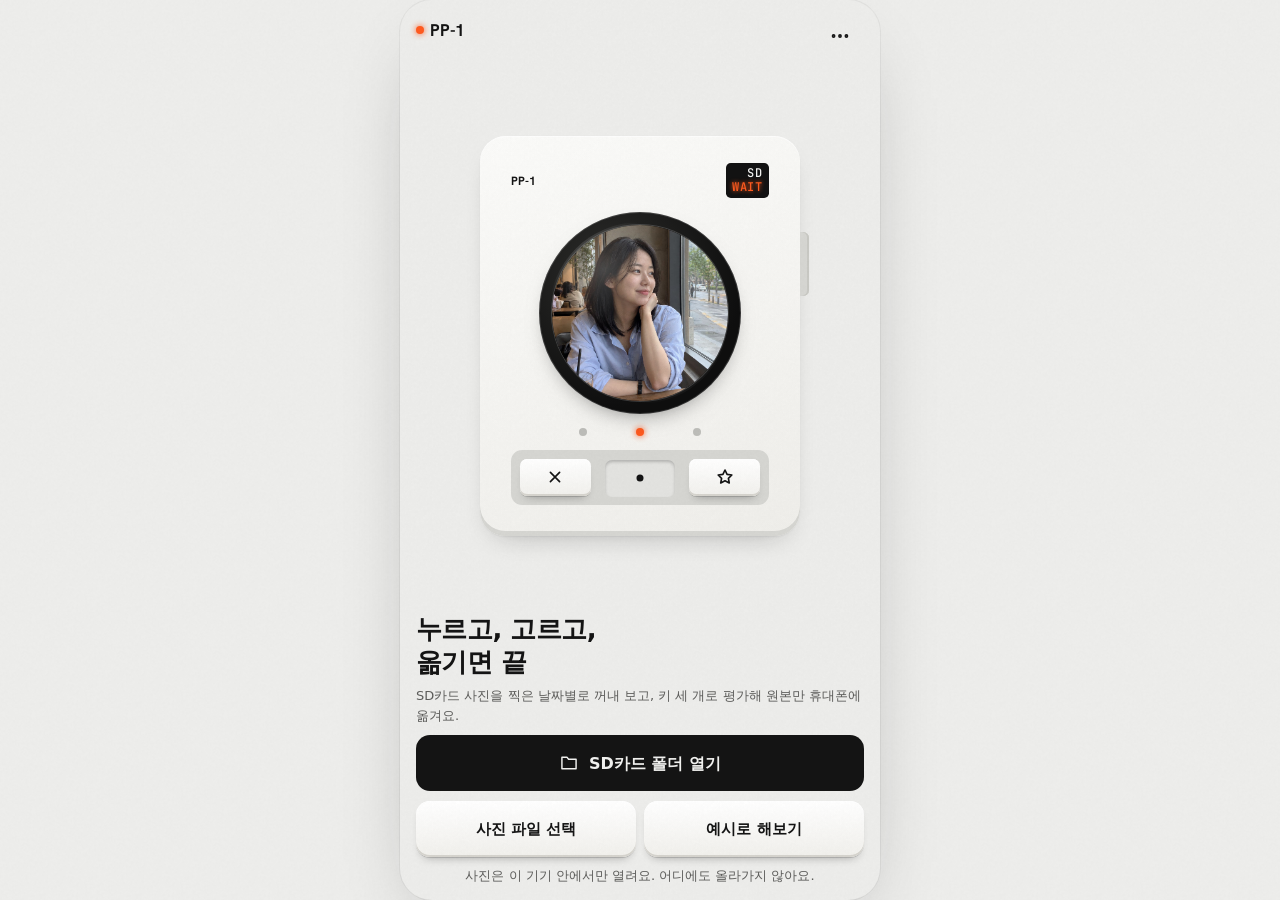
==== commit fbb6818e: "PP-1 0.5.0: 디자인 팀 제안 조합 적용 + 줄 스토리 카드 편집기 - 정리안: 버튼 앞 점 제거, 모노 한글 제거, 썸네일 규칙, 디코드 후 사진 교체 - 평가 화면 사진" ====
--- a/app/index.html
+++ b/app/index.html
@@ -7,13 +7,13 @@
 <meta name="color-scheme" content="light">
 <meta name="description" content="SD카드 사진을 날짜별로 꺼내 보고, 키 세 개로 평가해 원본만 휴대폰에 옮기는 앱">
 <title>Photo Pick · PP-1</title>
-<link rel="icon" href="../assets/app/icon.svg?v=0.4.0" type="image/svg+xml">
+<link rel="icon" href="../assets/app/icon.svg?v=0.5.0" type="image/svg+xml">
 <link rel="manifest" href="../manifest.webmanifest">
 <link rel="preload" href="../assets/pp1/fonts/hanken-grotesk-latin-600-normal.woff2" as="font" type="font/woff2" crossorigin>
-<link rel="stylesheet" href="../assets/pp1/fonts.css?v=0.4.0">
-<link rel="stylesheet" href="../assets/pp1/tokens.css?v=0.4.0">
-<link rel="stylesheet" href="../assets/pp1/components.css?v=0.4.0">
-<link rel="stylesheet" href="../assets/app/app.css?v=0.4.0">
+<link rel="stylesheet" href="../assets/pp1/fonts.css?v=0.5.0">
+<link rel="stylesheet" href="../assets/pp1/tokens.css?v=0.5.0">
+<link rel="stylesheet" href="../assets/pp1/components.css?v=0.5.0">
+<link rel="stylesheet" href="../assets/app/app.css?v=0.5.0">
 </head>
 <body class="pp-screen">
 <main class="app" aria-label="Photo Pick">
@@ -22,9 +22,9 @@
   <input id="dir-input" type="file" webkitdirectory multiple accept=".jpg,.jpeg,image/jpeg" hidden>
   <input id="file-input" type="file" multiple accept=".jpg,.jpeg,image/jpeg" hidden>
 </main>
-<script src="../assets/web-exif.js?v=0.4.0"></script>
-<script src="../assets/web-download.js?v=0.4.0"></script>
-<script src="../assets/app/story.js?v=0.4.0"></script>
-<script src="../assets/app/app.js?v=0.4.0"></script>
+<script src="../assets/web-exif.js?v=0.5.0"></script>
+<script src="../assets/web-download.js?v=0.5.0"></script>
+<script src="../assets/app/story.js?v=0.5.0"></script>
+<script src="../assets/app/app.js?v=0.5.0"></script>
 </body>
 </html>
--- a/assets/app/app.css
+++ b/assets/app/app.css
@@ -976,3 +976,133 @@
 @container (max-width:12rem){.pp-oled.res-o .pp-oled-sub{display:none}}
 .seg-row{container-type:inline-size}
 @container (max-width:20rem){.seg .opt{font-size:var(--pp-t-xs);gap:.3rem;padding:0 .3rem}.seg .opt .pp-led{display:none}}
+
+/* ══ 0.5 · 1단계 (A팀 정리안) ══ */
+/* 주 버튼 앞 점 없음: LED는 상태를 가진 키에만 */
+.pp-btn:not(.pp-btn--key)>.pp-led{display:none}
+.pp-btn>svg{width:1.25rem;height:1.25rem;flex:none}
+/* 한글은 한글 서체, 모노는 파일명·용량·영문 코드에만 */
+.poster-label,.file-oled em,.dn-meta,.dn-meta span{font-family:var(--pp-font-ko);letter-spacing:0}
+.dn-meta span.mono,.file-oled span{font-family:var(--pp-font-mono)}
+/* 썸네일 한 규칙: 반경 6 · 간격 4 · 홈 패딩 4 · 홈 반경 10 */
+.tile,.datecard .thumbs span,.strip span,.collage span,.stack span{border-radius:6px}
+.sheetgrid,.collage,.strip{gap:4px;padding:4px;border-radius:10px}
+.datecard .thumbs{gap:4px}
+.feed .tile{border-radius:0}
+.sheetgrid.feed{gap:2px;padding:0;border-radius:10px;overflow:hidden}
+
+/* ══ 0.5 · 2단계 (B팀 아이디어를 PP-1 언어로) ══ */
+/* 평가 사진은 화면 폭 가득, 뷰파인더 모서리 표시는 유지 */
+.vf .frame{margin-inline:calc(-1 * max(var(--pp-gutter), env(safe-area-inset-left)));padding:0;border-radius:0;background:transparent;box-shadow:none}
+.vf .view{border-radius:0}
+.vf .view .corner{margin:.25rem}
+/* 필름 릴: 진행 막대 자리. 가운데가 지금 사진, 지나간 사진엔 평가 흔적이 남음 */
+.reel{position:relative;flex:1 1 0;min-width:0;height:3rem;overflow:hidden;border-radius:var(--pp-r-key);background:#161615;box-shadow:inset 0 0 0 1px #2a2a28}
+.reel-in{position:absolute;inset:0 0 6px;display:flex;align-items:center;justify-content:center;gap:3px}
+.rf{position:relative;flex:none;width:1.75rem;height:2.125rem;padding:0;border:0;border-radius:4px;overflow:hidden;background:#2a2a28;cursor:pointer;transition:transform .18s cubic-bezier(.2,.8,.2,1),opacity .18s}
+.rf.empty{background:transparent;box-shadow:inset 0 0 0 1px #262624;cursor:default}
+.rf img{width:100%;height:100%;object-fit:cover;display:block}
+.rf.g-un img{opacity:.55}
+.rf.g-skip img{filter:grayscale(1) brightness(.45)}
+.rf.g-skip::after{content:"";position:absolute;inset:0;background:linear-gradient(45deg,transparent 46%,rgba(242,242,238,.8) 47%,rgba(242,242,238,.8) 53%,transparent 54%)}
+.rf.g-keep::after,.rf.g-best::after{content:"";position:absolute;left:50%;bottom:3px;width:6px;height:6px;margin-left:-3px;border-radius:50%}
+.rf.g-keep::after{box-shadow:inset 0 0 0 1.5px #FF5A1F,0 0 3px rgba(255,90,31,.7)}
+.rf.g-best::after{background:#FF5A1F;box-shadow:0 0 5px #FF5A1F}
+.rf.cur{width:2.25rem;height:2.625rem;box-shadow:0 0 0 2px #F2F2EE;z-index:1}
+.rf.cur img{opacity:1}
+.reel-bar{position:absolute;left:8px;right:8px;bottom:3px;height:2px;border-radius:1px;background:#2e2e2c;overflow:hidden}
+.reel-bar i{display:block;height:100%;background:#F2F2EE;transition:width .2s}
+@media (prefers-reduced-motion:reduce){.rf{transition:none}}
+/* 되돌리기는 아이콘만 (이름은 읽어 줌) */
+.navrow .undo-key span{display:none}
+.navrow .undo-key{flex:0 0 3rem;padding:0}
+.navrow .key[data-act="prev"],.navrow .key[data-act="next"]{flex:0 0 2.75rem;min-width:2.75rem}
+/* 모아보기·결과 평가 표시: 작고 어두운 칩을 오른쪽 아래에, 얼굴을 덜 가리게 */
+.tile .b,.tile .b.best,.tile .b.keep,.tile .b.skip{top:auto;left:auto;right:4px;bottom:4px;width:1.125rem;height:1.125rem;border-radius:5px;background:rgba(14,14,14,.72);box-shadow:none;backdrop-filter:blur(4px)}
+.tile .b svg{width:.625rem;height:.625rem;stroke:#F2F2EE;fill:none}
+.tile .b.keep svg{fill:#F2F2EE;stroke:none}
+.tile .b.best svg{fill:#FF5A1F;stroke:#FF5A1F}
+.reel{container-type:inline-size}
+@container (max-width:25.8rem){.rf.d6{display:none}}
+@container (max-width:21.9rem){.rf.d5{display:none}}
+@container (max-width:18rem){.rf.d4{display:none}}
+@container (max-width:14.1rem){.rf.d3{display:none}}
+@container (max-width:10.2rem){.rf.d2{display:none}}
+/* 이전·다음 키는 릴과 스와이프로 대신하고, 키보드 포커스 때만 나타남 */
+.navrow .key[data-act="prev"],.navrow .key[data-act="next"]{position:absolute;width:1px;height:1px;min-width:0;overflow:hidden;clip-path:inset(50%);padding:0;border:0}
+.navrow .key[data-act="prev"]:focus-visible,.navrow .key[data-act="next"]:focus-visible{position:static;width:2.75rem;height:3rem;min-width:2.75rem;clip-path:none;overflow:visible}
+.navrow{position:relative}
+.navrow .key[data-act="prev"]:not(:focus-visible),.navrow .key[data-act="next"]:not(:focus-visible){height:1px;min-height:0}
+
+/* ══ 0.5 · 전원 켜기 오프닝 ══ */
+.booting .device{position:relative;z-index:2}
+.boot-dim{position:absolute;inset:0;border-radius:inherit;background:#0B0B0C;pointer-events:none;z-index:5}
+.boot-sheen{position:absolute;inset:0;border-radius:inherit;overflow:hidden;pointer-events:none;z-index:6}
+.boot-sheen i{position:absolute;top:-40%;left:0;width:40%;height:180%;transform:translateX(-160%) rotate(22deg);background:linear-gradient(90deg,rgba(255,255,255,0),rgba(255,255,255,.5),rgba(255,255,255,0))}
+.device-head .ready{position:relative}
+.boot-test{position:absolute;inset:0;display:grid;place-items:center;border-radius:inherit;background:#0A0A0B;font:400 .8rem/1 "DSEG7",var(--pp-font-mono);color:#FF5A1F;text-shadow:0 0 6px rgba(255,90,31,.6);opacity:0;z-index:7}
+.device-lens .ring>div{position:relative}
+.boot-iris{position:absolute;inset:0;width:100%;height:100%;border-radius:50%}
+.booting .device-head .pp-led,.booting .brandbar .pp-led{transition:none}
+.boot-dim{z-index:1}
+.booting .device-head .ready{z-index:3}
+
+/* ══ 0.5 · Readout (숫자 블록 하나) ══ */
+.readout{display:flex;flex-direction:column;gap:.375rem;flex:none;padding:0;container-type:inline-size}
+.readout .ro-cap{display:flex;justify-content:space-between;gap:.75rem;font:500 .8125rem/1.3 var(--pp-font-ko);color:var(--pp-muted)}
+.readout .ro-cap b{font:600 .8125rem/1 var(--pp-font-num);font-variant-numeric:tabular-nums;color:var(--pp-ink)}
+.readout .ro-cap .mono{font-family:var(--pp-font-mono)}
+.readout .ro-row{display:flex;align-items:flex-end;gap:.5rem}
+.readout .bignum,.res-num .bignum,.done-num .bignum{margin:0;font:600 min(7rem,30cqw)/.84 var(--pp-font-num);letter-spacing:-.055em;font-variant-numeric:tabular-nums;color:var(--pp-ink)}
+.readout .bignum[data-digits="3"]{font-size:min(7rem,22cqw)}
+.readout .ro-unit{display:flex;flex-direction:column;gap:.15rem;padding-bottom:.35rem}
+.readout .ro-unit small{font:500 .8125rem/1.2 var(--pp-font-ko);color:var(--pp-muted);white-space:nowrap}
+.readout .ro-unit b{font:600 1.25rem/1 var(--pp-font-ko);color:var(--pp-ink)}
+.readout .ro-scale{position:relative;height:.6rem;margin-top:.25rem;background:repeating-linear-gradient(90deg,#9C9B96 0 1px,transparent 1px 7px) bottom/100% 4px no-repeat,repeating-linear-gradient(90deg,#9C9B96 0 1px,transparent 1px 35px) bottom/100% 9px no-repeat}
+.readout .ro-scale i{position:absolute;left:0;bottom:0;height:3px;background:var(--pp-ink);border-radius:1px}
+.readout.is-warn .ro-scale i{background:#B42318}
+.done-num.readout{border:0}
+.done-num .rule{display:none}
+@media (max-height:700px){.readout .bignum{font-size:min(4.75rem,24cqw)}.readout .ro-cap{display:none}}
+.readout.res-hero,.readout.done-num{align-items:stretch;justify-content:flex-start;padding:0}
+
+/* ══ 0.5 · 스토리 카드 편집기 ══ */
+.layer .pp-sheet.story-editor{max-height:96%;gap:.6rem;padding-bottom:calc(env(safe-area-inset-bottom) + 1rem)}
+.st-top{display:flex;align-items:center;justify-content:space-between;gap:.75rem}
+.st-top h2{margin:0}
+.st-n{flex:none;padding:.25rem}
+.st-n .opt{min-height:2.75rem;padding:0 .9rem}
+.st-stage{display:flex;justify-content:center;min-height:0;flex:1 1 auto}
+.st-card{position:relative;height:min(56dvh,30rem);aspect-ratio:9/16;max-width:100%;container-type:inline-size;border-radius:.6rem;background:#EDEDEB;box-shadow:0 18px 36px -18px rgba(0,0,0,.45),0 0 0 1px rgba(0,0,0,.06);overflow:hidden;user-select:none;-webkit-user-select:none}
+.st-head{position:absolute;left:5.56cqw;right:5.56cqw;top:0;height:var(--top);display:flex;align-items:center;gap:1.4cqw;font:700 3.7cqw/1 var(--pp-font-num);color:#141414}
+.st-head .pp-led{width:2cqw;height:2cqw}
+.st-head span:last-child{margin-left:auto;font:500 2.6cqw/1 var(--pp-font-mono);color:#5C5C5A}
+.st-rows{position:absolute;left:5.56cqw;right:5.56cqw;top:var(--top);bottom:var(--bot);display:flex;flex-direction:column;gap:var(--gap)}
+.st-row{position:relative;flex:1 1 0;min-height:0;border-radius:1.3cqw;overflow:hidden;background:#2a2a28;cursor:grab;touch-action:none;outline:none}
+.st-row img{width:100%;height:100%;object-fit:cover;display:block;pointer-events:none}
+.st-row.is-drag{cursor:grabbing}
+.st-row.is-sel{box-shadow:0 0 0 2px #EDEDEB,0 0 0 4px #FF5A1F}
+.st-row:focus-visible{box-shadow:0 0 0 2px #EDEDEB,0 0 0 4px #141414}
+.st-row.is-sel::after{content:"";position:absolute;inset:0;background:repeating-linear-gradient(0deg,transparent 0 33.2%,rgba(255,255,255,.35) 33.2% 33.5%),repeating-linear-gradient(90deg,transparent 0 33.2%,rgba(255,255,255,.35) 33.2% 33.5%);pointer-events:none}
+.st-no{position:absolute;left:1.5cqw;top:1.5cqw;min-width:4.5cqw;height:4.5cqw;padding:0 1cqw;border-radius:1cqw;background:rgba(14,14,14,.7);color:#F2F2EE;font:600 2.8cqw/4.5cqw var(--pp-font-num);text-align:center}
+.st-date{position:absolute;right:2.6cqw;bottom:2.2cqw;font:400 3cqw/1 "DSEG7",var(--pp-font-mono);letter-spacing:.08em;color:#FF7A1A;text-shadow:0 0 1px #FFB070,0 0 6px rgba(255,90,0,.55);pointer-events:none}
+.st-date i{font:500 3cqw/1 var(--pp-font-mono);font-style:normal}
+.st-foot{position:absolute;left:5.56cqw;right:5.56cqw;bottom:0;height:var(--bot);display:flex;align-items:center;gap:1.7cqw;padding-bottom:2cqw;color:#141414}
+.st-foot b{font:600 15cqw/.9 var(--pp-font-num);letter-spacing:-.05em}
+.st-foot span{display:flex;flex-direction:column;gap:.8cqw}
+.st-foot em{font:700 4cqw/1.1 var(--pp-font-ko);font-style:normal}
+.st-foot small{font:500 2.8cqw/1.2 var(--pp-font-ko);color:#5C5C5A}
+.st-edit{display:flex;flex-direction:column;gap:.5rem;min-height:3rem}
+.st-hint{margin:0;font-size:var(--pp-t-sm);color:var(--pp-muted);text-align:center}
+.st-tools{display:grid;grid-template-columns:3rem 3rem 1fr 3rem;gap:.4rem}
+.st-tools .key{min-height:3rem;font-weight:700;font-size:var(--pp-t-sm);gap:.4rem;position:relative}
+.st-swap .pp-led{position:absolute;left:.55rem;top:.55rem}
+.st-cands{display:flex;gap:4px;overflow-x:auto;padding:4px;border-radius:10px;background:var(--pp-well);scrollbar-width:none}
+.st-cand{position:relative;flex:none;width:3.25rem;aspect-ratio:1;padding:0;border:0;border-radius:6px;overflow:hidden;background:var(--pp-pressed)}
+.st-cand img{width:100%;height:100%;object-fit:cover;display:block}
+.st-cand.used{box-shadow:inset 0 0 0 2px #141414}
+.st-cand.used img{opacity:.55}
+.st-cand[aria-selected="true"]{box-shadow:inset 0 0 0 2px #FF5A1F}
+.st-star{position:absolute;right:3px;bottom:3px;display:grid;place-items:center;width:1rem;height:1rem;border-radius:4px;background:rgba(14,14,14,.72)}
+.st-star svg{width:.6rem;height:.6rem;fill:#FF5A1F;stroke:#FF5A1F}
+@media (max-height:700px){.st-card{height:min(50dvh,24rem)}}
